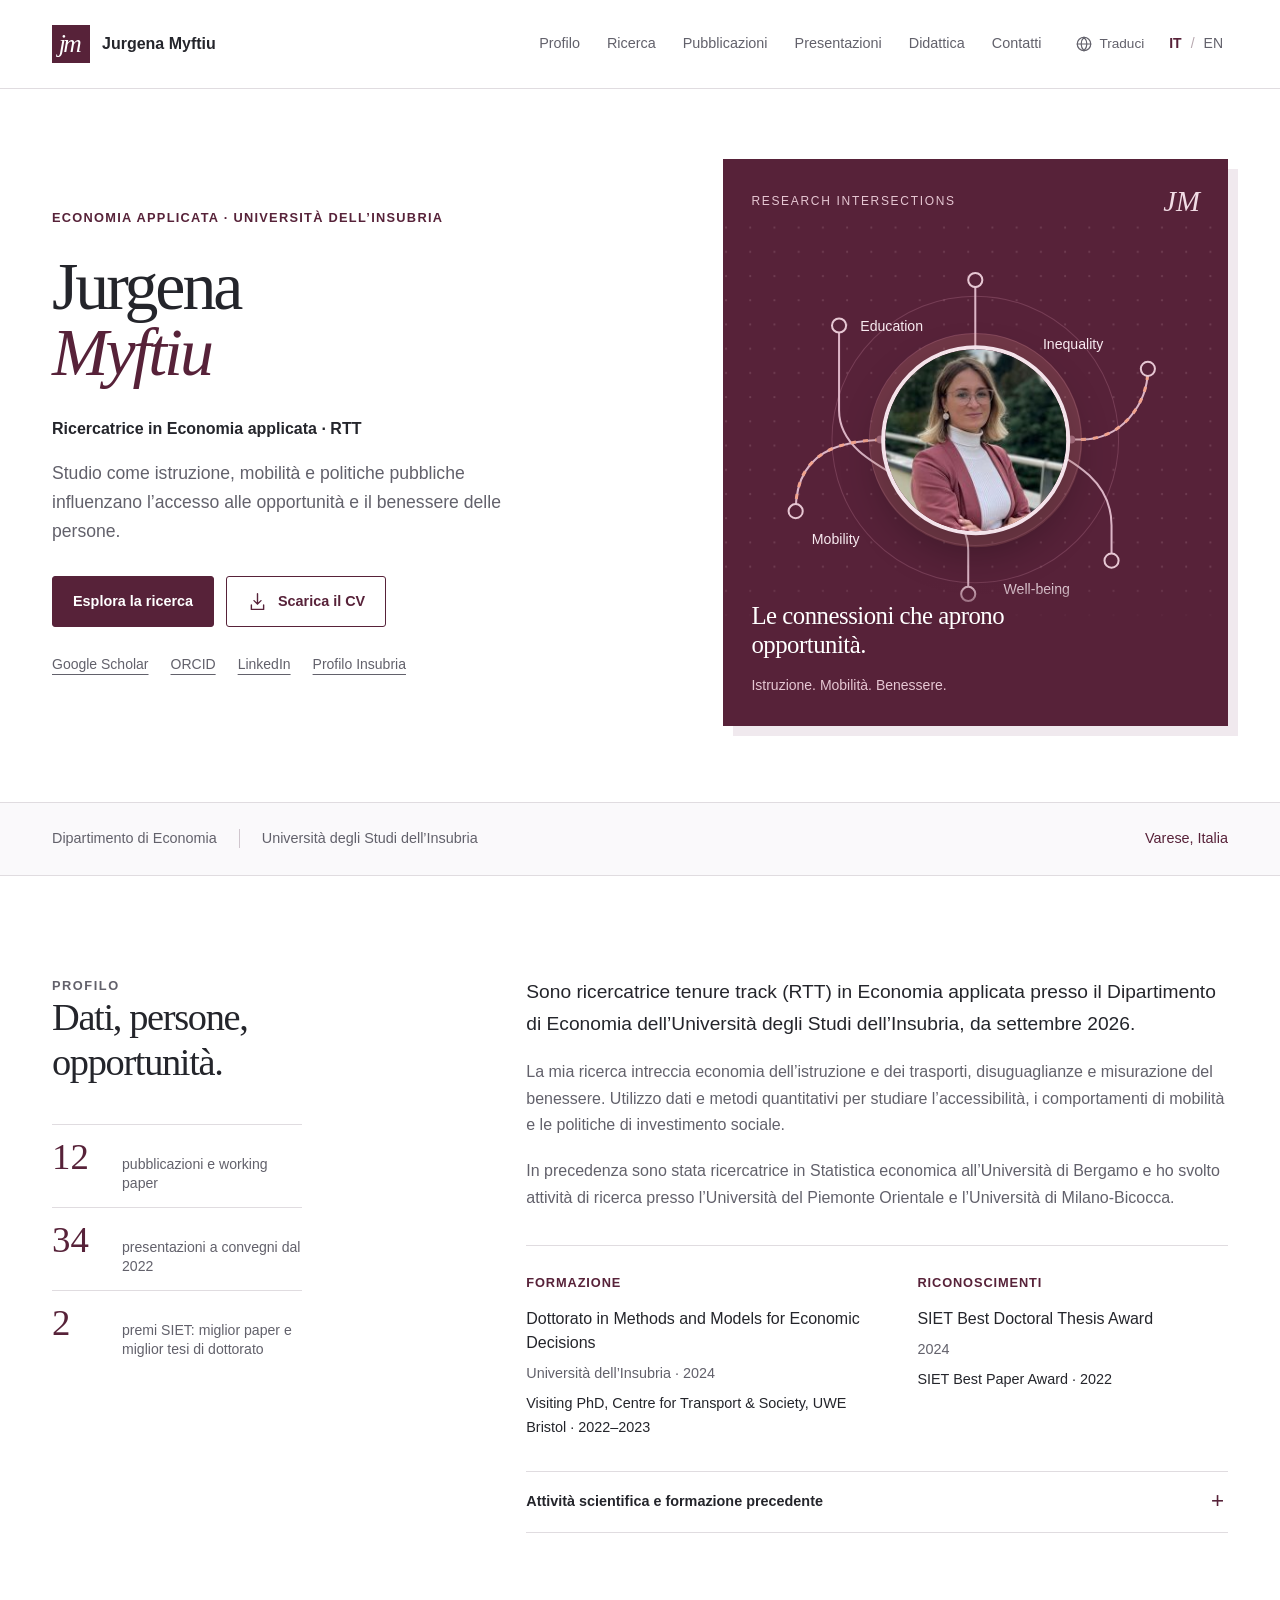
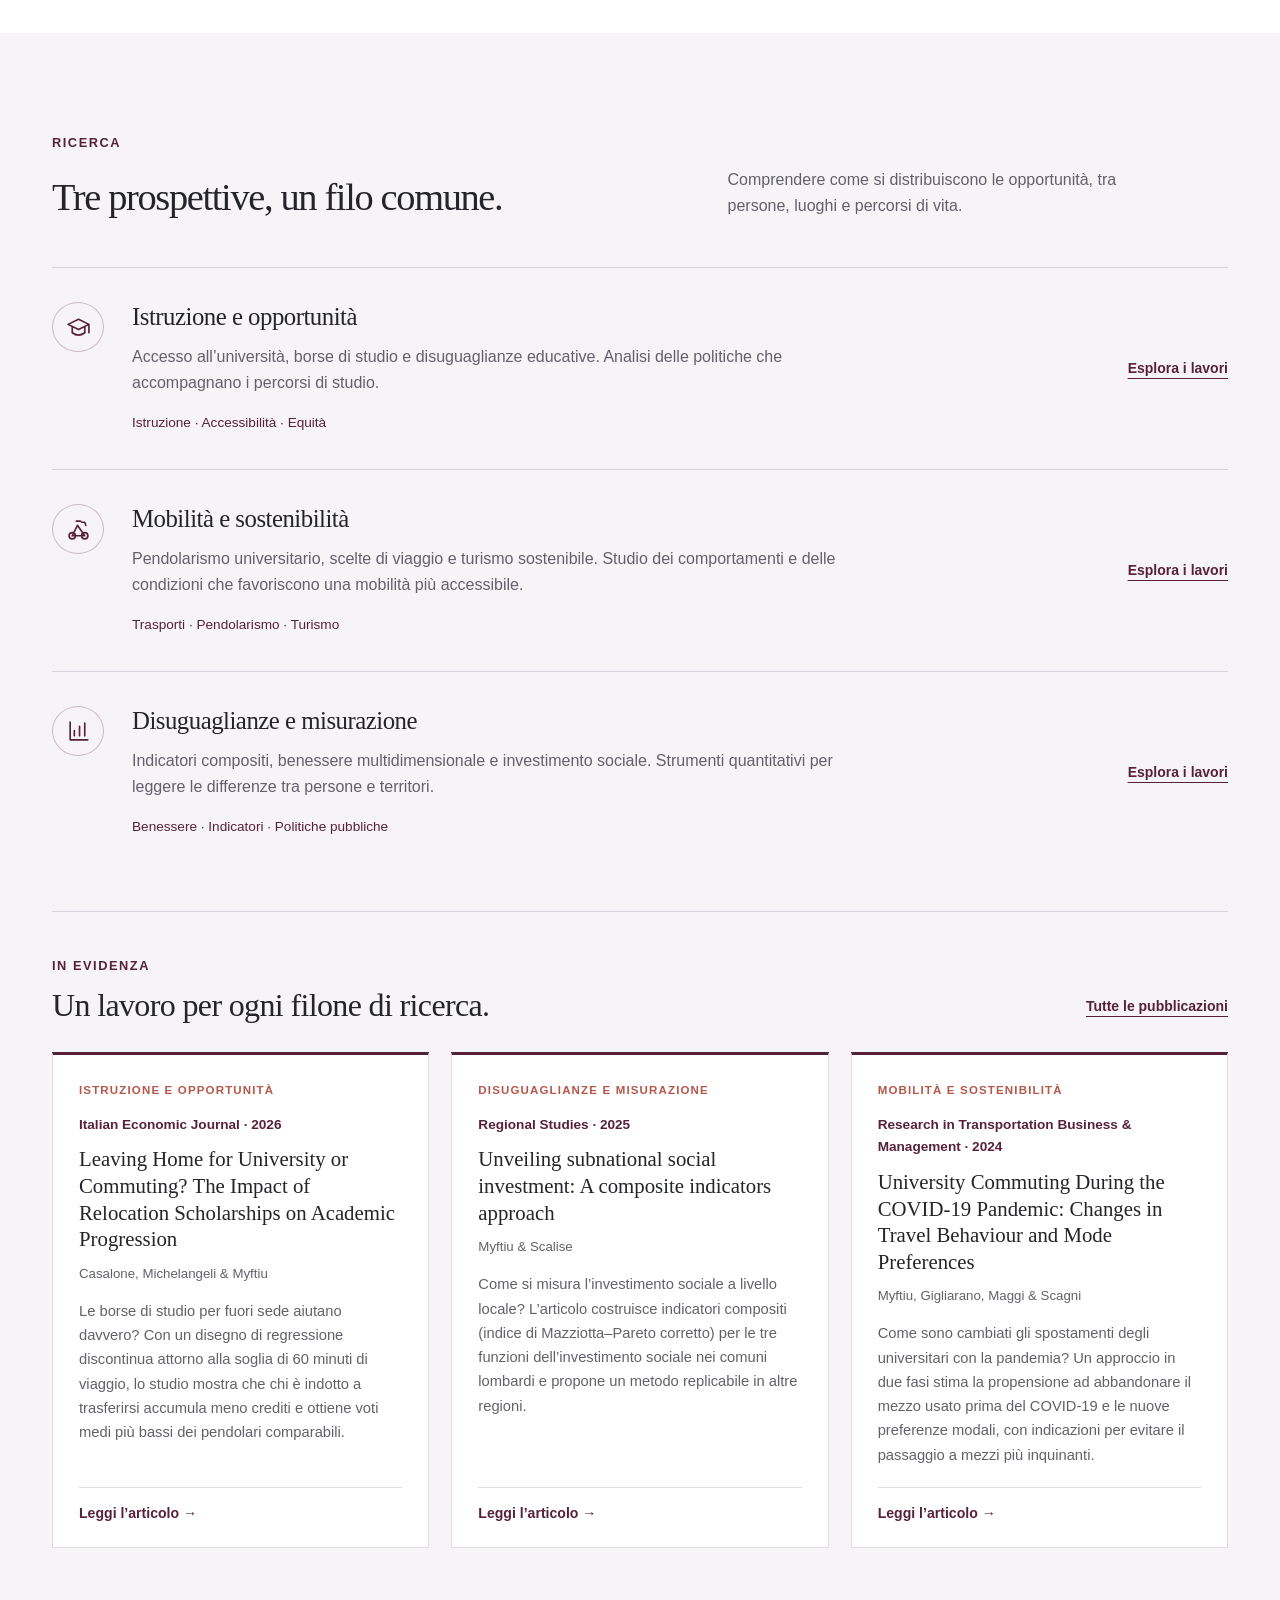
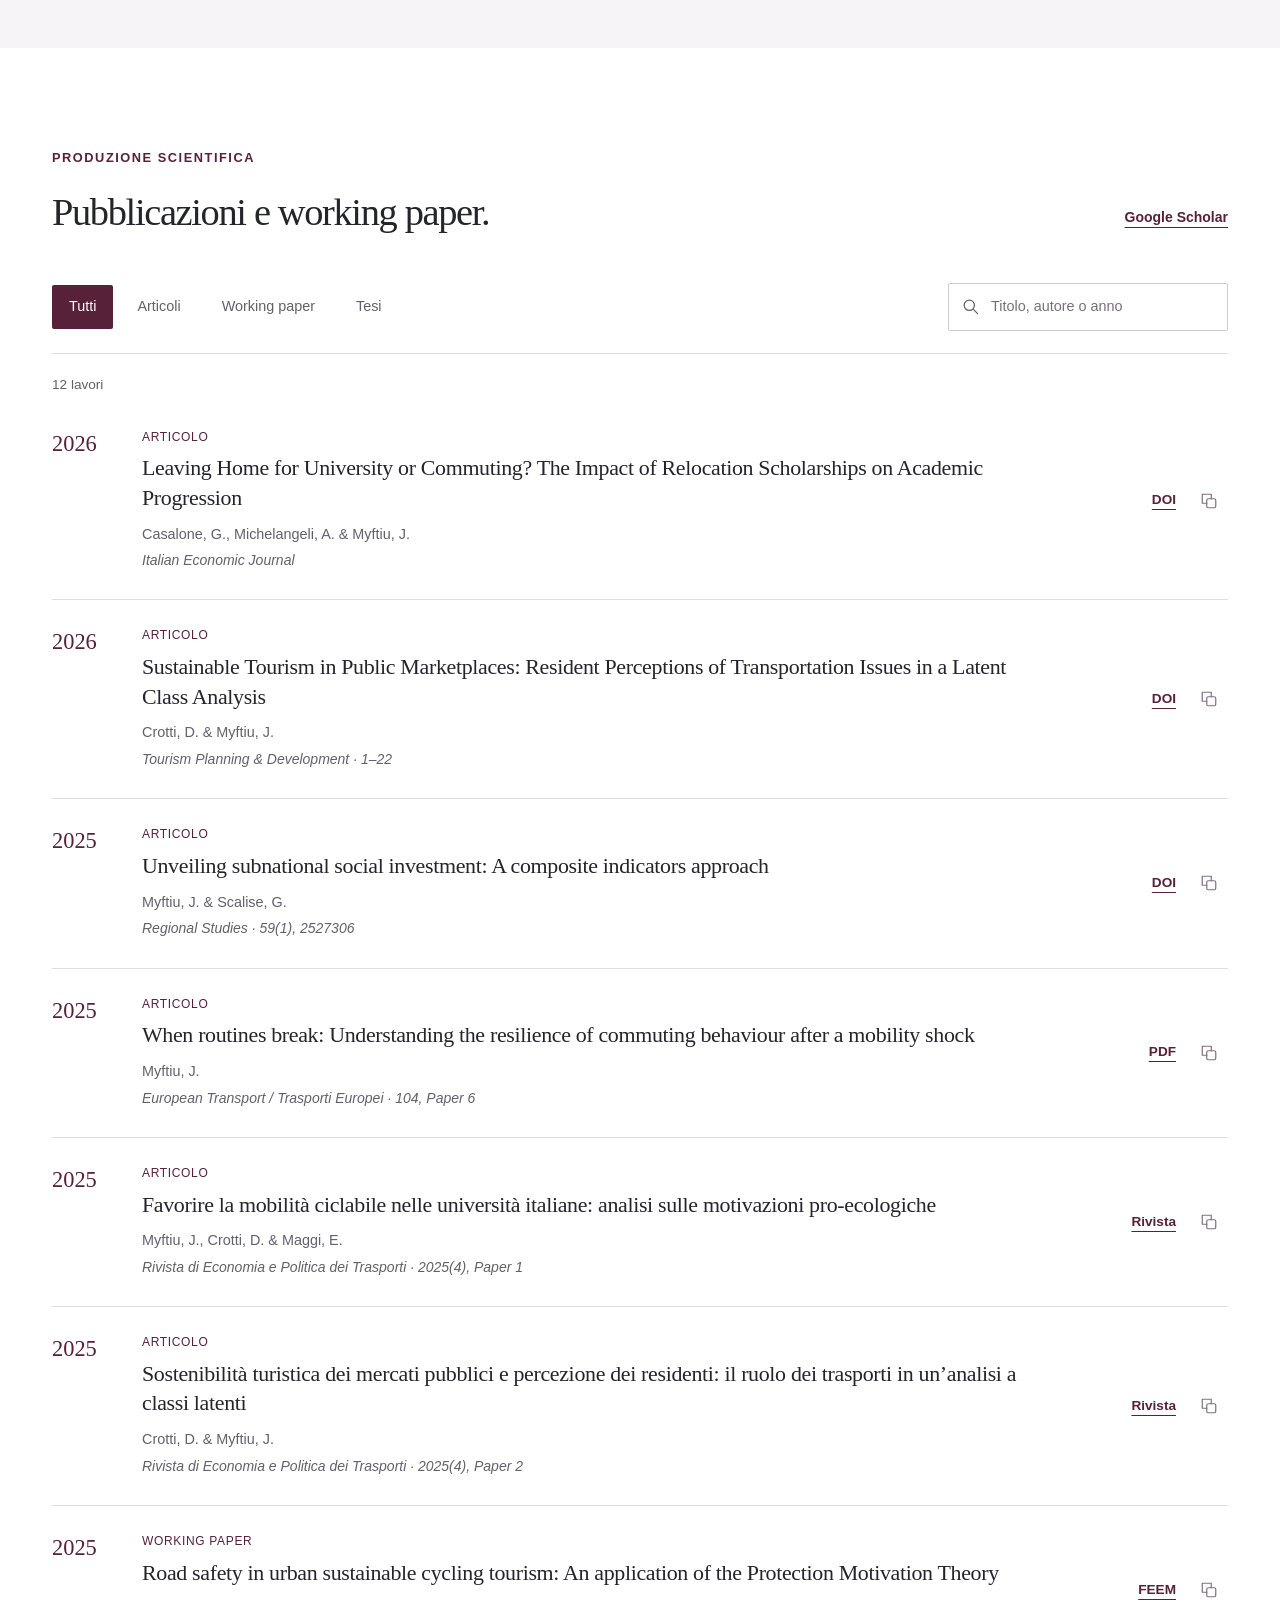
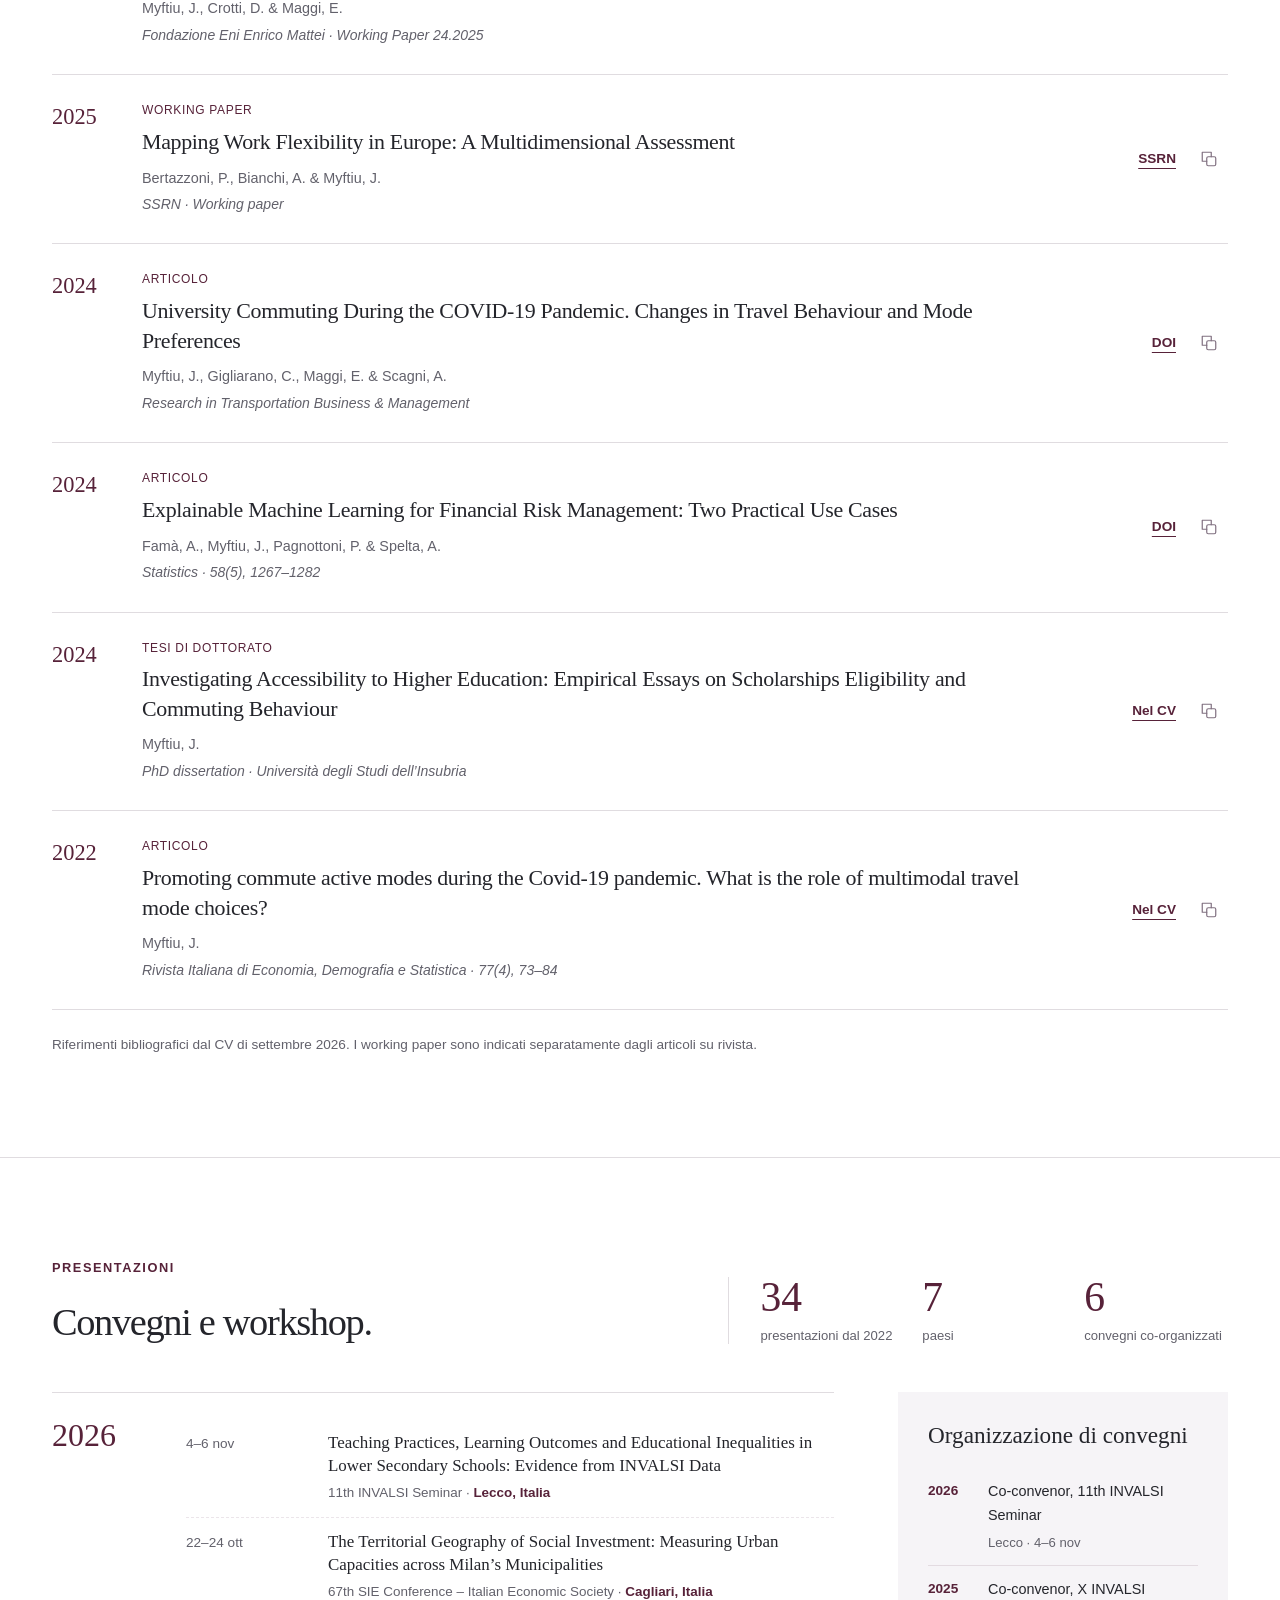
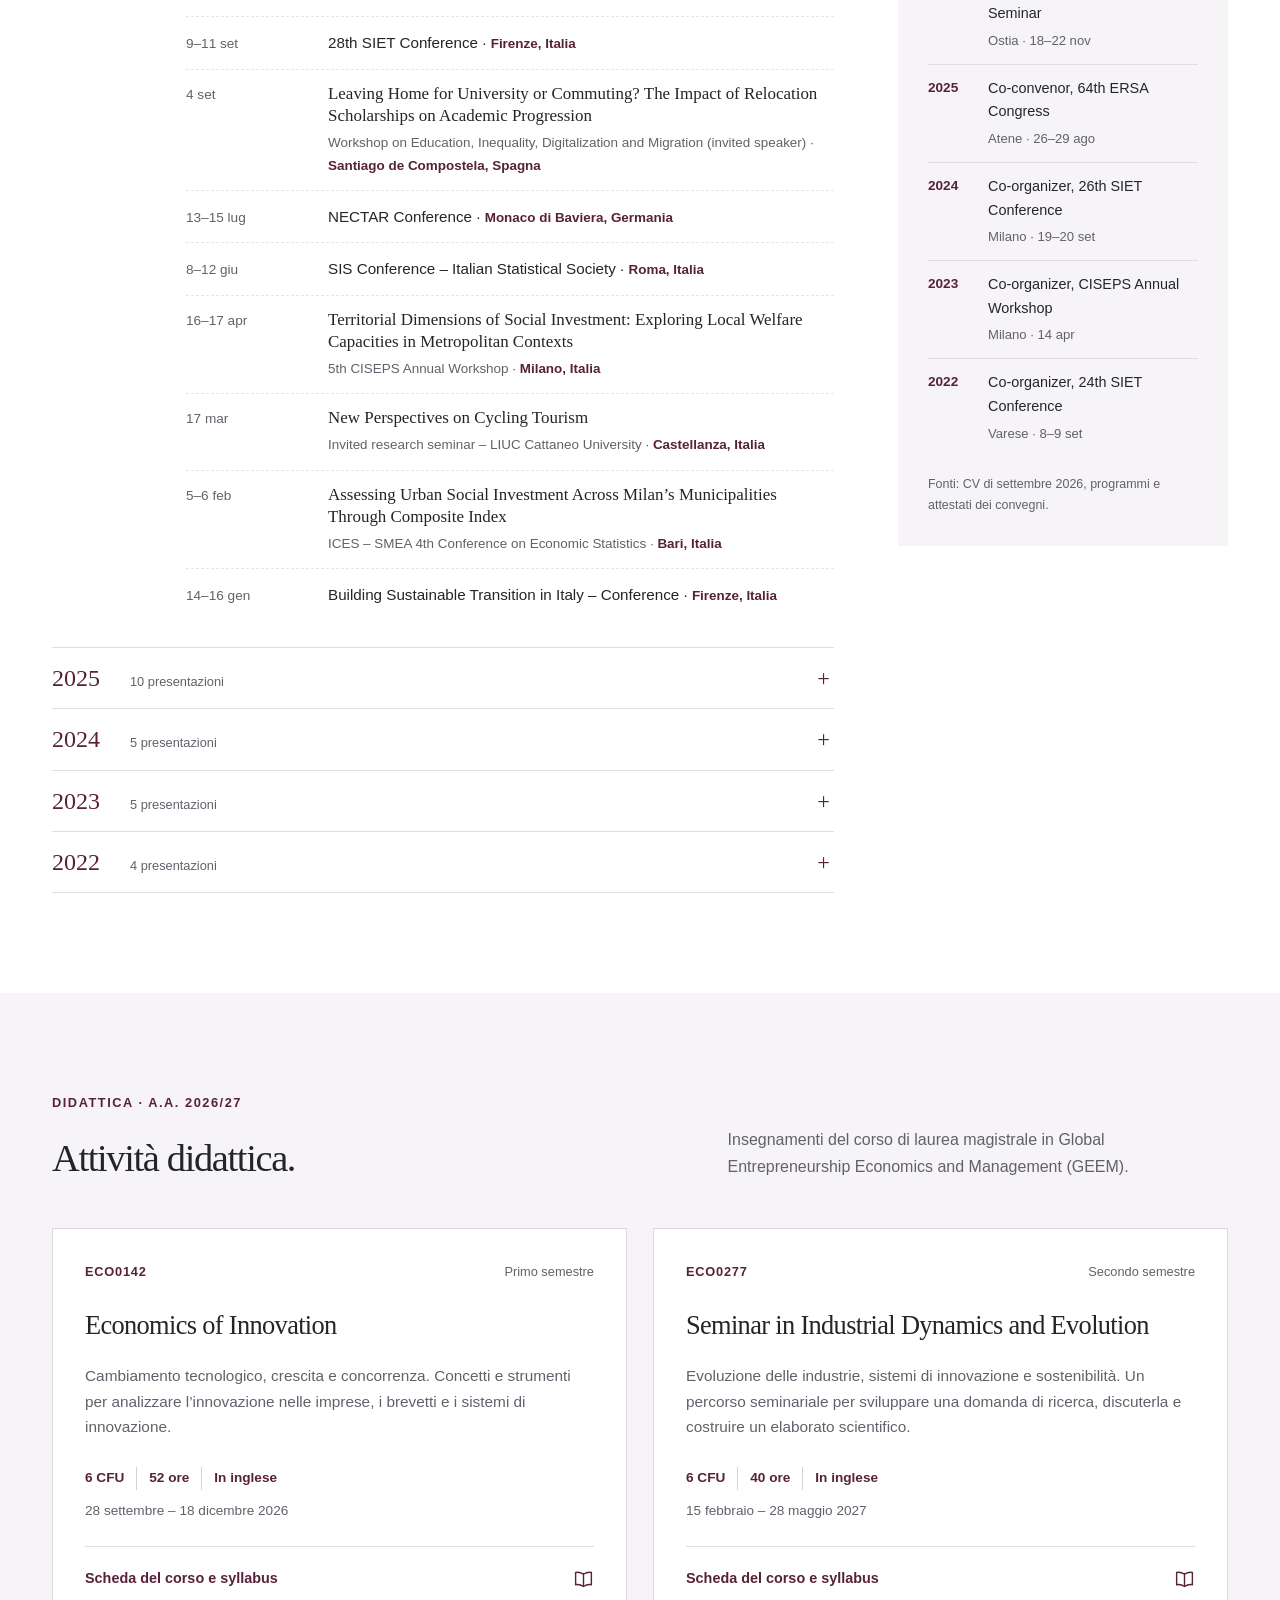
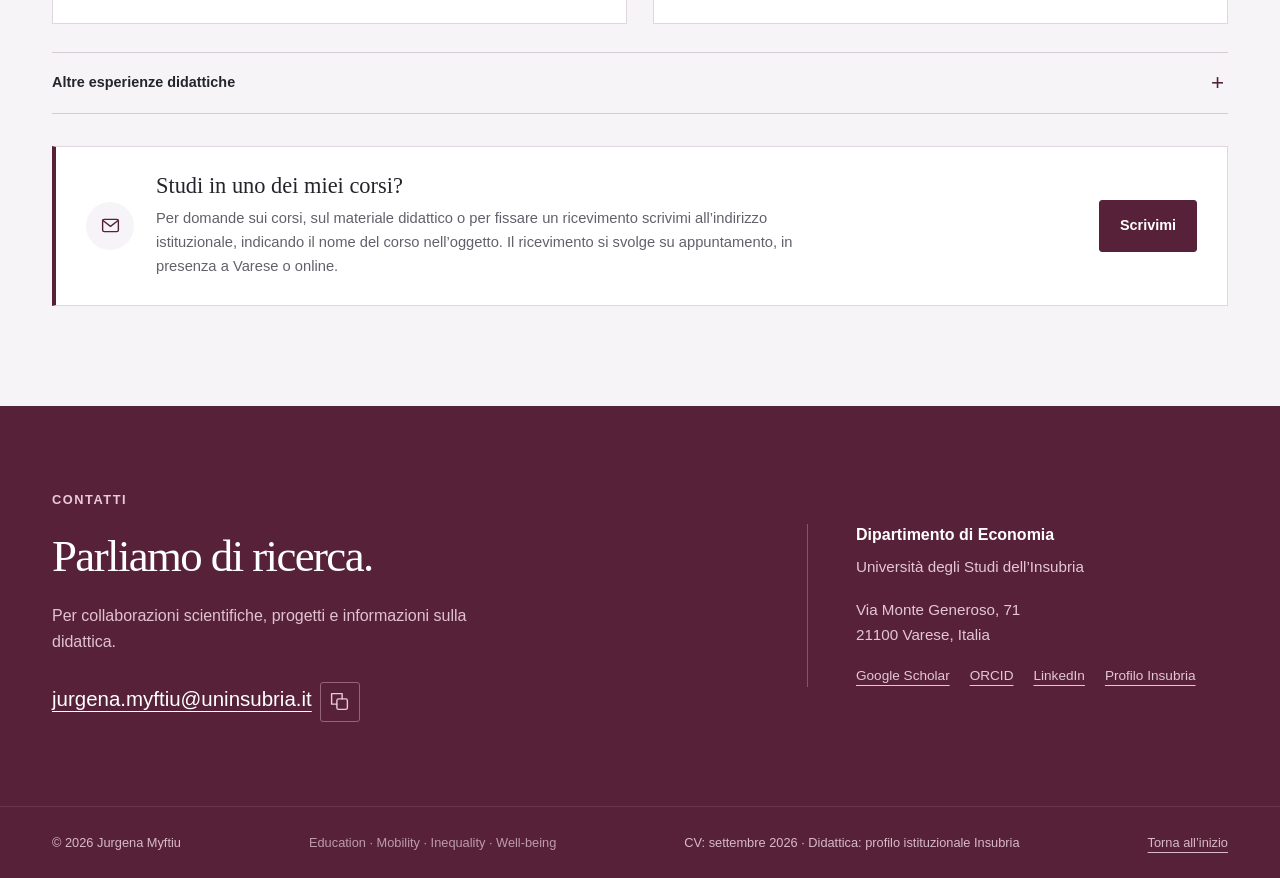
==== prova/index.html @ 6b708eaa "Create index.html" ====
<!doctype html>
<html lang="it"><head><meta charset="UTF-8"><meta name="viewport" content="width=device-width, initial-scale=1"><meta name="theme-color" content="#572239"><meta name="author" content="Jurgena Myftiu"><meta name="robots" content="noindex, nofollow">
<title>Jurgena Myftiu | Economia applicata · Università dell’Insubria</title>
<meta name="description" content="Jurgena Myftiu, ricercatrice RTT in Economia applicata all’Università degli Studi dell’Insubria. Ricerca su istruzione, mobilità, disuguaglianze e benessere.">
<link rel="canonical" href="https://myftiujurgena.github.io/"><meta property="og:title" content="Jurgena Myftiu · Applied Economics"><meta property="og:description" content="Education, mobility and inequality. Research, publications and teaching at the University of Insubria."><meta property="og:type" content="profile"><meta property="profile:first_name" content="Jurgena"><meta property="profile:last_name" content="Myftiu"><meta property="og:image" content="https://myftiujurgena.github.io/assets/jurgena-myftiu-portrait.png"><meta property="og:locale" content="it_IT"><meta property="og:locale:alternate" content="en_GB"><meta name="twitter:card" content="summary"><meta property="og:url" content="https://myftiujurgena.github.io/"><link rel="icon" type="image/svg+xml" href="../assets/favicon.svg"><link rel="stylesheet" href="../styles.css">
<style id="prova-css">
/* ---- trial: lighter typography ---- */
.hero h1{font-size:clamp(3.6rem,5.3vw,5rem);letter-spacing:-.045em}
.section-heading h2{font-size:clamp(2.05rem,3vw,2.7rem)}
.research-row h3{font-size:1.55rem}
.course h3{font-size:1.65rem}
.contact-section h2{font-size:2.8rem}
.art-bottom p{font-size:1.55rem}
.hero-art{box-shadow:10px 10px 0 #f0e9ee}
/* ---- trial: portrait in hero ---- */
.art-stage{position:absolute;inset:57px 0 auto;height:76%}
.art-stage .network-art{position:static;inset:auto;width:100%;height:100%;display:block}
.hero-photo{position:absolute;left:50%;top:52%;height:44%;width:auto;aspect-ratio:1;transform:translate(-50%,-50%);border-radius:50%;object-fit:cover;object-position:50% 20%;border:4px solid #f4e3ea;box-shadow:0 0 0 12px rgba(242,164,143,.16),0 18px 40px rgba(0,0,0,.28)}
@media(max-width:960px){.art-stage{inset:65px 0 auto;height:70%}}
@media(max-width:700px){.hero-art{aspect-ratio:.78;max-height:none}.art-stage{inset:52px 0 auto;height:66%}.art-stage .network-art{padding:0}.hero-photo{height:46%}.art-bottom p{font-size:1.35rem}}
.profile-stats{list-style:none;margin:40px 0 0;padding:0;display:grid;gap:0;max-width:250px}
.profile-stats li{display:flex;align-items:baseline;gap:14px;padding-block:14px;border-top:1px solid var(--line)}
.profile-stats strong{font:400 2.3rem/1 var(--serif);color:var(--wine);min-width:56px}
.profile-stats span{font-size:.88rem;color:var(--muted);line-height:1.35}
@media(max-width:700px){.profile-stats{grid-template-columns:repeat(3,1fr);max-width:none;gap:12px}.profile-stats li{flex-direction:column;gap:6px}}
/* ---- trial: featured papers ---- */
.featured{margin-top:72px;padding-top:44px;border-top:1px solid #dad3dd}
.featured-head{display:flex;justify-content:space-between;align-items:end;gap:30px;margin-bottom:28px}
.featured-head .eyebrow{margin-bottom:12px}
.featured-head h3{font:400 2rem/1.15 var(--serif);letter-spacing:-.02em;margin:0}
.featured-grid{display:grid;grid-template-columns:repeat(3,1fr);gap:22px}
.feature-card{background:#fff;border:1px solid #e3dbe1;border-top:3px solid var(--wine);padding:26px 26px 22px;display:flex;flex-direction:column;transition:transform .2s ease,box-shadow .2s ease}
.feature-card:hover{transform:translateY(-3px);box-shadow:0 16px 34px rgba(87,34,57,.10)}
.feature-strand{font-size:.72rem;font-weight:700;letter-spacing:.1em;text-transform:uppercase;color:#b4584a;margin-bottom:14px}
.feature-venue{font-size:.85rem;color:var(--wine);font-weight:600;margin:0 0 10px}
.feature-card h4{font:400 1.3rem/1.28 var(--serif);margin:0 0 10px;color:var(--ink)}
.feature-authors{font-size:.83rem;color:var(--muted);margin:0 0 14px}
.feature-summary{font-size:.92rem;color:var(--muted);margin:0 0 20px;flex:1}
.feature-link{color:var(--wine);font-weight:600;font-size:.88rem;text-decoration:none;border-top:1px solid var(--line);padding-top:14px}
.feature-link:hover{text-decoration:underline}
@media(max-width:1050px){.featured-grid{grid-template-columns:1fr}.featured-head{flex-direction:column;align-items:start}}
/* ---- trial: talks with titles ---- */
.talk{grid-template-columns:120px 1fr;gap:4px 22px;padding-block:13px}
.talk-body{min-width:0}
.talk-title{display:block;font:400 1.06rem/1.35 var(--serif);color:var(--ink)}
.talk-title+.talk-title{margin-top:4px}
.talk-meta{display:block;font-size:.84rem;color:var(--muted);margin-top:4px}
.talk-meta .talk-place{color:var(--wine);font-weight:600;font-size:.84rem;text-align:left}
.talk.no-title .talk-meta{font-size:.95rem;color:var(--ink);margin-top:0}
.talk-badge{display:inline-block;font:700 .66rem/1 var(--sans);letter-spacing:.08em;text-transform:uppercase;color:#fff;background:#b4584a;padding:4px 7px;margin-left:8px;vertical-align:2px}
.talks-years{border-top:1px solid var(--line)}
.talks-years details{border-bottom:1px solid var(--line)}
.talks-years summary{font:400 1.5rem/1 var(--serif);color:var(--wine);padding-block:18px;justify-content:flex-start;align-items:baseline}
.talks-years summary:after{margin-left:auto}
.talks-years summary small{font:500 .8rem var(--sans);color:var(--muted);margin-left:12px;letter-spacing:0}
.talks-years .talk-list{padding:0 0 14px 142px}
.talk-year .talk-list{padding:0}
@media(max-width:640px){.talk{grid-template-columns:1fr}.talks-years .talk-list{padding-left:0}}
</style>
<script type="application/ld+json">{"@context":"https://schema.org","@type":"ProfilePage","mainEntity":{"@type":"Person","name":"Jurgena Myftiu","image":"https://myftiujurgena.github.io/assets/jurgena-myftiu-portrait.png","jobTitle":"Assistant Professor in Applied Economics (Tenure Track)","affiliation":{"@type":"CollegeOrUniversity","name":"Università degli Studi dell’Insubria"},"email":"jurgena.myftiu@uninsubria.it","url":"https://myftiujurgena.github.io","sameAs":["https://uninsubria.unifind.cineca.it/individual?uri=http%3A%2F%2Firises.uninsubria.it%2Fresource%2Fperson%2F134957","https://scholar.google.com/citations?user=8hhi8RQAAAAJ&hl=it","https://orcid.org/0009-0006-5703-1846","https://www.linkedin.com/in/jurgena-myftiu-4376b6173/"],"knowsAbout":["Applied Economics","Education","Commuting","Social Investment","Composite Indicators","Sustainable Tourism"]}}</script>
<script src="../app.js" defer></script><script src="../extras.js" defer></script></head><body>
<a href="#main" class="skip-link"><span data-it="Vai al contenuto" data-en="Skip to content" >Vai al contenuto</span></a>
<header class="site-header"><div class="container header-inner"><a class="brand" href="#home" aria-label="Jurgena Myftiu, home"><span class="brand-mark">jm</span><span>Jurgena Myftiu</span></a><nav class="main-nav" id="main-nav" aria-label="Navigazione principale" data-aria-it="Navigazione principale" data-aria-en="Main navigation"><a href="#profilo"><span data-it="Profilo" data-en="About" >Profilo</span></a><a href="#ricerca"><span data-it="Ricerca" data-en="Research" >Ricerca</span></a><a href="#pubblicazioni"><span data-it="Pubblicazioni" data-en="Publications" >Pubblicazioni</span></a><a href="#presentazioni"><span data-it="Presentazioni" data-en="Talks">Presentazioni</span></a><a href="#didattica"><span data-it="Didattica" data-en="Teaching" >Didattica</span></a><a href="#contatti"><span data-it="Contatti" data-en="Contact" >Contatti</span></a></nav><div class="header-controls"><details class="translate-menu"><summary aria-label="Traduci la pagina" data-aria-it="Traduci la pagina" data-aria-en="Translate this page"><svg class="icon " viewBox="0 0 24 24" fill="none" stroke="currentColor" stroke-width="1.6" stroke-linecap="round" stroke-linejoin="round" aria-hidden="true"><circle cx="12" cy="12" r="9"/><path d="M3 12h18M12 3c2.5 2.5 3.8 5.5 3.8 9s-1.3 6.5-3.8 9c-2.5-2.5-3.8-5.5-3.8-9S9.5 5.5 12 3Z"/></svg><span class="translate-label" data-it="Traduci" data-en="Translate">Traduci</span></summary><div class="translate-panel"><p><span data-it="Traduzione automatica (Google Translate)" data-en="Machine translation (Google Translate)">Traduzione automatica (Google Translate)</span></p><ul><li><a href="#" data-translate="sq" lang="sq" rel="noopener" target="_blank">Shqip</a></li><li><a href="#" data-translate="es" lang="es" rel="noopener" target="_blank">Español</a></li><li><a href="#" data-translate="fr" lang="fr" rel="noopener" target="_blank">Français</a></li><li><a href="#" data-translate="de" lang="de" rel="noopener" target="_blank">Deutsch</a></li><li><a href="#" data-translate="pt" lang="pt" rel="noopener" target="_blank">Português</a></li><li><a href="#" data-translate="el" lang="el" rel="noopener" target="_blank">Ελληνικά</a></li><li><a href="#" data-translate="ro" lang="ro" rel="noopener" target="_blank">Română</a></li><li><a href="#" data-translate="tr" lang="tr" rel="noopener" target="_blank">Türkçe</a></li></ul></div></details><div class="language-switch" role="group" aria-label="Lingua / Language"><button type="button" data-lang="it" aria-pressed="true">IT</button><span aria-hidden="true">/</span><button type="button" data-lang="en" aria-pressed="false">EN</button></div><button type="button" class="menu-toggle" aria-controls="main-nav" aria-expanded="false" aria-label="Apri menu" data-aria-it="Apri menu" data-aria-en="Open menu"><svg class="icon " viewBox="0 0 24 24" fill="none" stroke="currentColor" stroke-width="1.6" stroke-linecap="round" stroke-linejoin="round" aria-hidden="true"><path d="M4 6h16M4 12h16M4 18h16"/></svg></button></div></div></header>
<main id="main">
<section class="hero container" id="home"><div class="hero-content"><p data-it="Economia applicata · Università dell’Insubria" data-en="Applied economics · University of Insubria" class="eyebrow">Economia applicata · Università dell’Insubria</p><h1>Jurgena<br><em>Myftiu</em></h1><p data-it="Ricercatrice in Economia applicata · RTT" data-en="Assistant Professor in Applied Economics · Tenure Track" class="hero-role">Ricercatrice in Economia applicata · RTT</p><p data-it="Studio come istruzione, mobilità e politiche pubbliche influenzano l’accesso alle opportunità e il benessere delle persone." data-en="I study how education, mobility and public policy shape access to opportunities and people’s well-being." class="hero-description">Studio come istruzione, mobilità e politiche pubbliche influenzano l’accesso alle opportunità e il benessere delle persone.</p><div class="hero-actions"><a href="#ricerca" class="button button-primary"><span data-it="Esplora la ricerca" data-en="Explore my research" >Esplora la ricerca</span></a><a href="../assets/jurgena-myftiu-cv.pdf" class="button button-outline" download="Jurgena-Myftiu-CV.pdf"><svg class="icon " viewBox="0 0 24 24" fill="none" stroke="currentColor" stroke-width="1.6" stroke-linecap="round" stroke-linejoin="round" aria-hidden="true"><path d="M12 3v12m-4-4 4 4 4-4M5 16v5h14v-5"/></svg><span data-it="Scarica il CV" data-en="Download CV" >Scarica il CV</span></a></div><div class="profile-links"><a href="https://scholar.google.com/citations?user=8hhi8RQAAAAJ&amp;hl=it" target="_blank" rel="noopener noreferrer">Google Scholar</a><a href="https://orcid.org/0009-0006-5703-1846" target="_blank" rel="noopener noreferrer">ORCID</a><a href="https://www.linkedin.com/in/jurgena-myftiu-4376b6173/" target="_blank" rel="noopener noreferrer">LinkedIn</a><a href="https://uninsubria.unifind.cineca.it/individual?uri=http%3A%2F%2Firises.uninsubria.it%2Fresource%2Fperson%2F134957" target="_blank" rel="noopener noreferrer"><span data-it="Profilo Insubria" data-en="Insubria profile" >Profilo Insubria</span></a></div></div>
<div class="hero-art" role="img" aria-label="Illustrazione di connessioni tra istruzione, mobilità e benessere" data-aria-it="Illustrazione di connessioni tra istruzione, mobilità e benessere" data-aria-en="Illustration of connections between education, mobility and well-being">
<div class="art-top"><span>RESEARCH INTERSECTIONS</span><span class="art-monogram">JM</span></div><div class="art-stage"><svg viewBox="0 0 500 410" class="network-art" aria-hidden="true"><defs><pattern id="dots" width="24" height="24" patternUnits="userSpaceOnUse"><circle cx="3" cy="3" r="1" fill="#e6bdc9" opacity=".18"/></pattern></defs><rect width="500" height="410" fill="url(#dots)"/><circle cx="250" cy="213" r="142" stroke="#a56680" fill="none" opacity=".4"/><circle cx="250" cy="213" r="105" stroke="#a56680" fill="none" opacity=".35"/><path d="M72 284C72 213 135 213 177 213H355c39 0 66-34 66-70M115 100v84c0 68 128 70 128 139v43M385 333v-35c0-84-135-76-135-151V55" stroke="#dcb5c6" stroke-width="2" fill="none"/><path d="M72 284C72 213 135 213 177 213H355c39 0 66-34 66-70" stroke="#f2a48f" stroke-width="3" fill="none" stroke-dasharray="5 7"/><circle cx="250" cy="213" r="35" fill="#6e324c" stroke="#e9c5d3" stroke-width="1.5"/><circle cx="250" cy="213" r="7" fill="#f2a48f"/><g fill="#572239" stroke="#e6c7d3" stroke-width="2"><circle cx="115" cy="100" r="7"/><circle cx="72" cy="284" r="7"/><circle cx="421" cy="143" r="7"/><circle cx="385" cy="333" r="7"/><circle cx="250" cy="55" r="7"/><circle cx="243" cy="366" r="7"/></g><g fill="#f8eaf0" font-family="Segoe UI,Arial,sans-serif" font-size="14"><text x="136" y="105">Education</text><text x="88" y="317">Mobility</text><text x="317" y="123">Inequality</text><text x="278" y="366">Well-being</text></g><g fill="#9c667e"><circle cx="156" cy="213" r="4"/><circle cx="345" cy="213" r="4"/><circle cx="293" cy="279" r="4"/></g></svg><img class="hero-photo" src="../assets/jurgena-myftiu-portrait.png" alt="Jurgena Myftiu" width="194" height="256" decoding="async" fetchpriority="high"></div>
<div class="art-bottom"><p data-it="Le connessioni che aprono opportunità." data-en="The connections that open opportunities." >Le connessioni che aprono opportunità.</p><span data-it="Istruzione. Mobilità. Benessere." data-en="Education. Mobility. Well-being." >Istruzione. Mobilità. Benessere.</span></div></div>
</section>
<div class="affiliation-bar"><div class="container affiliation-inner"><span data-it="Dipartimento di Economia" data-en="Department of Economics" >Dipartimento di Economia</span><span class="affiliation-divider" aria-hidden="true"></span><span data-it="Università degli Studi dell’Insubria" data-en="University of Insubria" >Università degli Studi dell’Insubria</span><span class="affiliation-location">Varese, Italia</span></div></div>
<section id="profilo" class="section container about"><div class="section-heading"><p data-it="Profilo" data-en="About" class="eyebrow">Profilo</p><h2 data-it="Dati, persone, opportunità." data-en="Data, people, opportunity." >Dati, persone, opportunità.</h2><ul class="profile-stats"><li><strong>12</strong><span data-it="pubblicazioni e working paper" data-en="publications and working papers">pubblicazioni e working paper</span></li><li><strong>34</strong><span data-it="presentazioni a convegni dal 2022" data-en="conference talks since 2022">presentazioni a convegni dal 2022</span></li><li><strong>2</strong><span data-it="premi SIET: miglior paper e miglior tesi di dottorato" data-en="SIET awards: best paper and best PhD thesis">premi SIET: miglior paper e miglior tesi di dottorato</span></li></ul></div><div class="about-content"><p data-it="Sono ricercatrice tenure track (RTT) in Economia applicata presso il Dipartimento di Economia dell’Università degli Studi dell’Insubria, da settembre 2026." data-en="I am a tenure-track Assistant Professor in Applied Economics in the Department of Economics at the University of Insubria, since September 2026." class="lead">Sono ricercatrice tenure track (RTT) in Economia applicata presso il Dipartimento di Economia dell’Università degli Studi dell’Insubria, da settembre 2026.</p><p data-it="La mia ricerca intreccia economia dell’istruzione e dei trasporti, disuguaglianze e misurazione del benessere. Utilizzo dati e metodi quantitativi per studiare l’accessibilità, i comportamenti di mobilità e le politiche di investimento sociale." data-en="My research connects the economics of education and transport with inequality and well-being measurement. I use data and quantitative methods to study accessibility, mobility behaviours and social investment policies." >La mia ricerca intreccia economia dell’istruzione e dei trasporti, disuguaglianze e misurazione del benessere. Utilizzo dati e metodi quantitativi per studiare l’accessibilità, i comportamenti di mobilità e le politiche di investimento sociale.</p><p data-it="In precedenza sono stata ricercatrice in Statistica economica all’Università di Bergamo e ho svolto attività di ricerca presso l’Università del Piemonte Orientale e l’Università di Milano-Bicocca." data-en="Previously, I was an Assistant Professor in Economic Statistics at the University of Bergamo and held research positions at the University of Piemonte Orientale and the University of Milano-Bicocca." >In precedenza sono stata ricercatrice in Statistica economica all’Università di Bergamo e ho svolto attività di ricerca presso l’Università del Piemonte Orientale e l’Università di Milano-Bicocca.</p>
<div class="about-facts"><div><h3 data-it="Formazione" data-en="Education" >Formazione</h3><p data-it="Dottorato in Methods and Models for Economic Decisions" data-en="PhD in Methods and Models for Economic Decisions" class="fact-title">Dottorato in Methods and Models for Economic Decisions</p><p data-it="Università dell’Insubria · 2024" data-en="University of Insubria · 2024" class="muted">Università dell’Insubria · 2024</p><p data-it="Visiting PhD, Centre for Transport &amp; Society, UWE Bristol · 2022–2023" data-en="Visiting PhD, Centre for Transport &amp; Society, UWE Bristol · 2022–2023" class="small">Visiting PhD, Centre for Transport &amp; Society, UWE Bristol · 2022–2023</p></div><div><h3 data-it="Riconoscimenti" data-en="Recognition" >Riconoscimenti</h3><p class="fact-title">SIET Best Doctoral Thesis Award</p><p class="muted">2024</p><p data-it="SIET Best Paper Award · 2022" data-en="SIET Best Paper Award · 2022" class="small">SIET Best Paper Award · 2022</p></div></div>
<details class="profile-details"><summary><span data-it="Attività scientifica e formazione precedente" data-en="Academic service and earlier education" >Attività scientifica e formazione precedente</span></summary><div class="details-content"><ul><li><span data-it="Associate Editor, Rivista di Economia e Politica dei Trasporti (REPoT), dal 2025." data-en="Associate Editor, Rivista di Economia e Politica dei Trasporti (REPoT), since 2025." >Associate Editor, Rivista di Economia e Politica dei Trasporti (REPoT), dal 2025.</span></li><li><span data-it="Membro del Gruppo di lavoro Mobilità RUS, sottogruppo SG3, dal 2025." data-en="Member of the RUS Mobility Working Group, subgroup SG3, since 2025." >Membro del Gruppo di lavoro Mobilità RUS, sottogruppo SG3, dal 2025.</span></li><li><span data-it="Laurea magistrale in Scienze statistiche ed economiche, Università di Milano-Bicocca · 2020." data-en="MSc in Statistical and Economic Sciences, University of Milano-Bicocca · 2020." >Laurea magistrale in Scienze statistiche ed economiche, Università di Milano-Bicocca · 2020.</span></li><li><span data-it="Laurea in Finanza, assicurazioni e impresa, Università di Bologna · 2017." data-en="BSc in Finance, Insurance and Enterprise, University of Bologna · 2017." >Laurea in Finanza, assicurazioni e impresa, Università di Bologna · 2017.</span></li><li><span data-it="Erasmus Traineeship, ESSEC Business School, Parigi · 2019." data-en="Erasmus Traineeship, ESSEC Business School, Paris · 2019.">Erasmus Traineeship, ESSEC Business School, Parigi · 2019.</span></li><li><span data-it="Cultrice della materia in Macroeconomia, Università dell’Insubria, dal 2023." data-en="Teaching expert (cultore della materia) in Macroeconomics, University of Insubria, since 2023.">Cultrice della materia in Macroeconomia, Università dell’Insubria, dal 2023.</span></li><li><span data-it="Selezionata tra i candidati al Premio SIE per le migliori tesi di dottorato in economia (XXIV edizione) · 2024." data-en="Shortlisted for the SIE Prize for the best PhD theses in economics (24th edition) · 2024.">Selezionata tra i candidati al Premio SIE per le migliori tesi di dottorato in economia (XXIV edizione) · 2024.</span></li><li><span data-it="Progetti finanziati da Fondazione Cariplo: disuguaglianze educative e ruolo delle scuole (2022-1548, 2024–2025); CITILab, investimento sociale e inclusione lavorativa (2022-1301, 2023–2024); scenari di povertà e vulnerabilità post-COVID (2020-4216, 2021–2022)." data-en="Cariplo Foundation funded projects: schools and educational inequalities (2022-1548, 2024–2025); CITILab, social investment and labour-market inclusion (2022-1301, 2023–2024); post-COVID poverty and vulnerability scenarios (2020-4216, 2021–2022).">Progetti finanziati da Fondazione Cariplo: disuguaglianze educative e ruolo delle scuole (2022-1548, 2024–2025); CITILab, investimento sociale e inclusione lavorativa (2022-1301, 2023–2024); scenari di povertà e vulnerabilità post-COVID (2020-4216, 2021–2022).</span></li><li><span data-it="Lingue: albanese e italiano (madrelingua), inglese (fluente), francese (base)." data-en="Languages: Albanian and Italian (native), English (fluent), French (basic).">Lingue: albanese e italiano (madrelingua), inglese (fluente), francese (base).</span></li></ul></div></details></div></section>
<section id="ricerca" class="research-section"><div class="container section"><div class="section-heading research-heading"><div><p data-it="Ricerca" data-en="Research" class="eyebrow">Ricerca</p><h2 data-it="Tre prospettive, un filo comune." data-en="Three perspectives, one common thread." >Tre prospettive, un filo comune.</h2></div><p data-it="Comprendere come si distribuiscono le opportunità, tra persone, luoghi e percorsi di vita." data-en="Understanding how opportunities are distributed across people, places and life paths." >Comprendere come si distribuiscono le opportunità, tra persone, luoghi e percorsi di vita.</p></div><div class="research-list"><article class="research-row"><div class="research-icon"><svg class="icon " viewBox="0 0 24 24" fill="none" stroke="currentColor" stroke-width="1.6" stroke-linecap="round" stroke-linejoin="round" aria-hidden="true"><path d="m2 9 10-5 10 5-10 5L2 9Zm4 2v6c4 3 8 3 12 0v-6M22 9v8"/></svg></div><div><h3 data-it="Istruzione e opportunità" data-en="Education and opportunity" >Istruzione e opportunità</h3><p data-it="Accesso all’università, borse di studio e disuguaglianze educative. Analisi delle politiche che accompagnano i percorsi di studio." data-en="Access to university, scholarships and educational inequalities. Analysis of policies supporting students’ educational pathways." >Accesso all’università, borse di studio e disuguaglianze educative. Analisi delle politiche che accompagnano i percorsi di studio.</p><span data-it="Istruzione · Accessibilità · Equità" data-en="Education · Accessibility · Equity" class="topic-meta">Istruzione · Accessibilità · Equità</span></div><button class="text-link research-filter" type="button" data-topic="education"><span data-it="Esplora i lavori" data-en="Explore papers" >Esplora i lavori</span></button></article><article class="research-row"><div class="research-icon"><svg class="icon " viewBox="0 0 24 24" fill="none" stroke="currentColor" stroke-width="1.6" stroke-linecap="round" stroke-linejoin="round" aria-hidden="true"><circle cx="6" cy="18" r="3"/><circle cx="18" cy="18" r="3"/><path d="m6 18 5-10 7 10H6m4-14h4m1 1h3l1 3"/></svg></div><div><h3 data-it="Mobilità e sostenibilità" data-en="Mobility and sustainability" >Mobilità e sostenibilità</h3><p data-it="Pendolarismo universitario, scelte di viaggio e turismo sostenibile. Studio dei comportamenti e delle condizioni che favoriscono una mobilità più accessibile." data-en="University commuting, travel choices and sustainable tourism. Studying behaviours and the conditions supporting more accessible mobility." >Pendolarismo universitario, scelte di viaggio e turismo sostenibile. Studio dei comportamenti e delle condizioni che favoriscono una mobilità più accessibile.</p><span data-it="Trasporti · Pendolarismo · Turismo" data-en="Transport · Commuting · Tourism" class="topic-meta">Trasporti · Pendolarismo · Turismo</span></div><button class="text-link research-filter" type="button" data-topic="mobility"><span data-it="Esplora i lavori" data-en="Explore papers" >Esplora i lavori</span></button></article><article class="research-row"><div class="research-icon"><svg class="icon " viewBox="0 0 24 24" fill="none" stroke="currentColor" stroke-width="1.6" stroke-linecap="round" stroke-linejoin="round" aria-hidden="true"><path d="M4 3v17h17M8 16v-5m5 5V7m5 9V4"/></svg></div><div><h3 data-it="Disuguaglianze e misurazione" data-en="Inequality and measurement" >Disuguaglianze e misurazione</h3><p data-it="Indicatori compositi, benessere multidimensionale e investimento sociale. Strumenti quantitativi per leggere le differenze tra persone e territori." data-en="Composite indicators, multidimensional well-being and social investment. Quantitative tools to understand differences across people and places." >Indicatori compositi, benessere multidimensionale e investimento sociale. Strumenti quantitativi per leggere le differenze tra persone e territori.</p><span data-it="Benessere · Indicatori · Politiche pubbliche" data-en="Well-being · Indicators · Public policy" class="topic-meta">Benessere · Indicatori · Politiche pubbliche</span></div><button class="text-link research-filter" type="button" data-topic="inequality"><span data-it="Esplora i lavori" data-en="Explore papers" >Esplora i lavori</span></button></article></div><div class="featured"><div class="featured-head"><div><p class="eyebrow" data-it="In evidenza" data-en="Featured papers">In evidenza</p><h3 data-it="Un lavoro per ogni filone di ricerca." data-en="One paper for each research strand.">Un lavoro per ogni filone di ricerca.</h3></div><a class="text-link" href="#pubblicazioni"><span data-it="Tutte le pubblicazioni" data-en="All publications">Tutte le pubblicazioni</span></a></div><div class="featured-grid"><article class="feature-card"><span class="feature-strand" data-it="Istruzione e opportunità" data-en="Education and opportunity">Istruzione e opportunità</span><p class="feature-venue">Italian Economic Journal · 2026</p><h4>Leaving Home for University or Commuting? The Impact of Relocation Scholarships on Academic Progression</h4><p class="feature-authors">Casalone, Michelangeli &amp; Myftiu</p><p class="feature-summary" data-it="Le borse di studio per fuori sede aiutano davvero? Con un disegno di regressione discontinua attorno alla soglia di 60 minuti di viaggio, lo studio mostra che chi è indotto a trasferirsi accumula meno crediti e ottiene voti medi più bassi dei pendolari comparabili." data-en="Do relocation grants really help? Using a fuzzy regression discontinuity design around a 60-minute travel-time threshold, the study shows that students induced to relocate earn fewer credits and lower average grades than comparable commuters.">Le borse di studio per fuori sede aiutano davvero? Con un disegno di regressione discontinua attorno alla soglia di 60 minuti di viaggio, lo studio mostra che chi è indotto a trasferirsi accumula meno crediti e ottiene voti medi più bassi dei pendolari comparabili.</p><a class="feature-link" href="https://doi.org/10.1007/s40797-026-00389-y" target="_blank" rel="noopener noreferrer"><span data-it="Leggi l’articolo →" data-en="Read the article →">Leggi l’articolo →</span></a></article><article class="feature-card"><span class="feature-strand" data-it="Disuguaglianze e misurazione" data-en="Inequality and measurement">Disuguaglianze e misurazione</span><p class="feature-venue">Regional Studies · 2025</p><h4>Unveiling subnational social investment: A composite indicators approach</h4><p class="feature-authors">Myftiu &amp; Scalise</p><p class="feature-summary" data-it="Come si misura l’investimento sociale a livello locale? L’articolo costruisce indicatori compositi (indice di Mazziotta–Pareto corretto) per le tre funzioni dell’investimento sociale nei comuni lombardi e propone un metodo replicabile in altre regioni." data-en="How can social investment be measured locally? The article builds composite indicators (adjusted Mazziotta–Pareto index) for the three social investment functions across Lombardy’s municipalities and offers a method that other regions can replicate.">Come si misura l’investimento sociale a livello locale? L’articolo costruisce indicatori compositi (indice di Mazziotta–Pareto corretto) per le tre funzioni dell’investimento sociale nei comuni lombardi e propone un metodo replicabile in altre regioni.</p><a class="feature-link" href="https://doi.org/10.1080/00343404.2025.2527306" target="_blank" rel="noopener noreferrer"><span data-it="Leggi l’articolo →" data-en="Read the article →">Leggi l’articolo →</span></a></article><article class="feature-card"><span class="feature-strand" data-it="Mobilità e sostenibilità" data-en="Mobility and sustainability">Mobilità e sostenibilità</span><p class="feature-venue">Research in Transportation Business &amp; Management · 2024</p><h4>University Commuting During the COVID-19 Pandemic: Changes in Travel Behaviour and Mode Preferences</h4><p class="feature-authors">Myftiu, Gigliarano, Maggi &amp; Scagni</p><p class="feature-summary" data-it="Come sono cambiati gli spostamenti degli universitari con la pandemia? Un approccio in due fasi stima la propensione ad abbandonare il mezzo usato prima del COVID-19 e le nuove preferenze modali, con indicazioni per evitare il passaggio a mezzi più inquinanti." data-en="How did university commuting change during the pandemic? A two-step approach estimates the propensity to abandon the pre-COVID-19 travel mode and the new mode preferences, with guidance on preventing a shift to more polluting modes.">Come sono cambiati gli spostamenti degli universitari con la pandemia? Un approccio in due fasi stima la propensione ad abbandonare il mezzo usato prima del COVID-19 e le nuove preferenze modali, con indicazioni per evitare il passaggio a mezzi più inquinanti.</p><a class="feature-link" href="https://doi.org/10.1016/j.rtbm.2023.101091" target="_blank" rel="noopener noreferrer"><span data-it="Leggi l’articolo →" data-en="Read the article →">Leggi l’articolo →</span></a></article></div></div></div></section>
<section id="pubblicazioni" class="section container"><div class="section-heading publications-heading"><div><p data-it="Produzione scientifica" data-en="Scientific work" class="eyebrow">Produzione scientifica</p><h2 data-it="Pubblicazioni e working paper." data-en="Publications and working papers." >Pubblicazioni e working paper.</h2></div><a href="https://scholar.google.com/citations?user=8hhi8RQAAAAJ&amp;hl=it" target="_blank" rel="noopener noreferrer" class="text-link">Google Scholar</a></div>
<div class="publication-tools"><div class="filter-tabs" role="group" aria-label="Tipo di pubblicazione" data-aria-it="Tipo di pubblicazione" data-aria-en="Publication type"><button type="button" data-filter="all" aria-pressed="true"><span data-it="Tutti" data-en="All" >Tutti</span></button><button type="button" data-filter="article" aria-pressed="false"><span data-it="Articoli" data-en="Articles" >Articoli</span></button><button type="button" data-filter="working" aria-pressed="false">Working paper</button><button type="button" data-filter="thesis" aria-pressed="false"><span data-it="Tesi" data-en="Dissertation" >Tesi</span></button></div><div class="publication-search"><svg class="icon " viewBox="0 0 24 24" fill="none" stroke="currentColor" stroke-width="1.6" stroke-linecap="round" stroke-linejoin="round" aria-hidden="true"><circle cx="10.5" cy="10.5" r="6.5"/><path d="m16 16 5 5"/></svg><label class="sr-only" for="publication-search"><span data-it="Cerca nelle pubblicazioni" data-en="Search publications" >Cerca nelle pubblicazioni</span></label><input id="publication-search" type="search" placeholder="Titolo, autore o anno" data-placeholder-it="Titolo, autore o anno" data-placeholder-en="Title, author or year" autocomplete="off"></div></div>
<div class="results-bar"><span id="publication-count" aria-live="polite">12 lavori</span><button type="button" id="clear-filters" class="text-link" hidden><span data-it="Rimuovi filtri" data-en="Clear filters" >Rimuovi filtri</span></button></div><div id="publication-list"><article class="publication" data-type="article" data-topic="education" data-index="0">
<div class="pub-year">2026</div><div class="pub-main"><div class="pub-kind"><span data-it="Articolo" data-en="Article" >Articolo</span></div><h3>Leaving Home for University or Commuting? The Impact of Relocation Scholarships on Academic Progression</h3><p class="authors">Casalone, G., Michelangeli, A. &amp; Myftiu, J.</p><p data-it="Italian Economic Journal" data-en="Italian Economic Journal" class="journal">Italian Economic Journal</p></div><div class="pub-actions"><a class="paper-link" href="https://doi.org/10.1007/s40797-026-00389-y" target="_blank" rel="noopener noreferrer"><span data-it="DOI" data-en="DOI" >DOI</span></a><button class="copy-citation" type="button" data-index="0" aria-label="Copia citazione: Leaving Home for University or Commuting? The Impact of Relocation Scholarships on Academic Progression" title="Copia citazione"><svg class="icon " viewBox="0 0 24 24" fill="none" stroke="currentColor" stroke-width="1.6" stroke-linecap="round" stroke-linejoin="round" aria-hidden="true"><rect x="9" y="9" width="12" height="12" rx="2"/><path d="M15 9V3H3v12h6"/></svg></button></div></article><article class="publication" data-type="article" data-topic="mobility" data-index="1">
<div class="pub-year">2026</div><div class="pub-main"><div class="pub-kind"><span data-it="Articolo" data-en="Article" >Articolo</span></div><h3>Sustainable Tourism in Public Marketplaces: Resident Perceptions of Transportation Issues in a Latent Class Analysis</h3><p class="authors">Crotti, D. &amp; Myftiu, J.</p><p data-it="Tourism Planning &amp; Development · 1–22" data-en="Tourism Planning &amp; Development · 1–22" class="journal">Tourism Planning &amp; Development · 1–22</p></div><div class="pub-actions"><a class="paper-link" href="https://doi.org/10.1080/21568316.2026.2656208" target="_blank" rel="noopener noreferrer"><span data-it="DOI" data-en="DOI" >DOI</span></a><button class="copy-citation" type="button" data-index="1" aria-label="Copia citazione: Sustainable Tourism in Public Marketplaces: Resident Perceptions of Transportation Issues in a Latent Class Analysis" title="Copia citazione"><svg class="icon " viewBox="0 0 24 24" fill="none" stroke="currentColor" stroke-width="1.6" stroke-linecap="round" stroke-linejoin="round" aria-hidden="true"><rect x="9" y="9" width="12" height="12" rx="2"/><path d="M15 9V3H3v12h6"/></svg></button></div></article><article class="publication" data-type="article" data-topic="inequality" data-index="2">
<div class="pub-year">2025</div><div class="pub-main"><div class="pub-kind"><span data-it="Articolo" data-en="Article" >Articolo</span></div><h3>Unveiling subnational social investment: A composite indicators approach</h3><p class="authors">Myftiu, J. &amp; Scalise, G.</p><p data-it="Regional Studies · 59(1), 2527306" data-en="Regional Studies · 59(1), 2527306" class="journal">Regional Studies · 59(1), 2527306</p></div><div class="pub-actions"><a class="paper-link" href="https://doi.org/10.1080/00343404.2025.2527306" target="_blank" rel="noopener noreferrer"><span data-it="DOI" data-en="DOI" >DOI</span></a><button class="copy-citation" type="button" data-index="2" aria-label="Copia citazione: Unveiling subnational social investment: A composite indicators approach" title="Copia citazione"><svg class="icon " viewBox="0 0 24 24" fill="none" stroke="currentColor" stroke-width="1.6" stroke-linecap="round" stroke-linejoin="round" aria-hidden="true"><rect x="9" y="9" width="12" height="12" rx="2"/><path d="M15 9V3H3v12h6"/></svg></button></div></article><article class="publication" data-type="article" data-topic="mobility" data-index="3">
<div class="pub-year">2025</div><div class="pub-main"><div class="pub-kind"><span data-it="Articolo" data-en="Article" >Articolo</span></div><h3>When routines break: Understanding the resilience of commuting behaviour after a mobility shock</h3><p class="authors">Myftiu, J.</p><p data-it="European Transport / Trasporti Europei · 104, Paper 6" data-en="European Transport / Trasporti Europei · 104, Paper 6" class="journal">European Transport / Trasporti Europei · 104, Paper 6</p></div><div class="pub-actions"><a class="paper-link" href="https://www.istiee.unict.it/sites/default/files/files/ET_2025_104_6.pdf" target="_blank" rel="noopener noreferrer"><span data-it="PDF" data-en="PDF" >PDF</span></a><button class="copy-citation" type="button" data-index="3" aria-label="Copia citazione: When routines break: Understanding the resilience of commuting behaviour after a mobility shock" title="Copia citazione"><svg class="icon " viewBox="0 0 24 24" fill="none" stroke="currentColor" stroke-width="1.6" stroke-linecap="round" stroke-linejoin="round" aria-hidden="true"><rect x="9" y="9" width="12" height="12" rx="2"/><path d="M15 9V3H3v12h6"/></svg></button></div></article><article class="publication" data-type="article" data-topic="mobility" data-index="4">
<div class="pub-year">2025</div><div class="pub-main"><div class="pub-kind"><span data-it="Articolo" data-en="Article" >Articolo</span></div><h3>Favorire la mobilità ciclabile nelle università italiane: analisi sulle motivazioni pro-ecologiche</h3><p class="authors">Myftiu, J., Crotti, D. &amp; Maggi, E.</p><p data-it="Rivista di Economia e Politica dei Trasporti · 2025(4), Paper 1" data-en="Rivista di Economia e Politica dei Trasporti · 2025(4), Paper 1" class="journal">Rivista di Economia e Politica dei Trasporti · 2025(4), Paper 1</p></div><div class="pub-actions"><a class="paper-link" href="http://www.sietitalia.org/sito%20REPT/iniziale.htm" target="_blank" rel="noopener noreferrer"><span data-it="Rivista" data-en="Journal" >Rivista</span></a><button class="copy-citation" type="button" data-index="4" aria-label="Copia citazione: Favorire la mobilità ciclabile nelle università italiane: analisi sulle motivazioni pro-ecologiche" title="Copia citazione"><svg class="icon " viewBox="0 0 24 24" fill="none" stroke="currentColor" stroke-width="1.6" stroke-linecap="round" stroke-linejoin="round" aria-hidden="true"><rect x="9" y="9" width="12" height="12" rx="2"/><path d="M15 9V3H3v12h6"/></svg></button></div></article><article class="publication" data-type="article" data-topic="mobility" data-index="5">
<div class="pub-year">2025</div><div class="pub-main"><div class="pub-kind"><span data-it="Articolo" data-en="Article" >Articolo</span></div><h3>Sostenibilità turistica dei mercati pubblici e percezione dei residenti: il ruolo dei trasporti in un’analisi a classi latenti</h3><p class="authors">Crotti, D. &amp; Myftiu, J.</p><p data-it="Rivista di Economia e Politica dei Trasporti · 2025(4), Paper 2" data-en="Rivista di Economia e Politica dei Trasporti · 2025(4), Paper 2" class="journal">Rivista di Economia e Politica dei Trasporti · 2025(4), Paper 2</p></div><div class="pub-actions"><a class="paper-link" href="http://www.sietitalia.org/sito%20REPT/iniziale.htm" target="_blank" rel="noopener noreferrer"><span data-it="Rivista" data-en="Journal" >Rivista</span></a><button class="copy-citation" type="button" data-index="5" aria-label="Copia citazione: Sostenibilità turistica dei mercati pubblici e percezione dei residenti: il ruolo dei trasporti in un’analisi a classi latenti" title="Copia citazione"><svg class="icon " viewBox="0 0 24 24" fill="none" stroke="currentColor" stroke-width="1.6" stroke-linecap="round" stroke-linejoin="round" aria-hidden="true"><rect x="9" y="9" width="12" height="12" rx="2"/><path d="M15 9V3H3v12h6"/></svg></button></div></article><article class="publication" data-type="working" data-topic="mobility" data-index="6">
<div class="pub-year">2025</div><div class="pub-main"><div class="pub-kind"><span data-it="Working paper" data-en="Working paper" >Working paper</span></div><h3>Road safety in urban sustainable cycling tourism: An application of the Protection Motivation Theory</h3><p class="authors">Myftiu, J., Crotti, D. &amp; Maggi, E.</p><p data-it="Fondazione Eni Enrico Mattei · Working Paper 24.2025" data-en="Fondazione Eni Enrico Mattei · Working Paper 24.2025" class="journal">Fondazione Eni Enrico Mattei · Working Paper 24.2025</p></div><div class="pub-actions"><a class="paper-link" href="https://www.feem.it/publications/road-safety-in-urban-sustainable-cycling-tourism-an-application-of-the-protection-motivation-theory/" target="_blank" rel="noopener noreferrer"><span data-it="FEEM" data-en="FEEM" >FEEM</span></a><button class="copy-citation" type="button" data-index="6" aria-label="Copia citazione: Road safety in urban sustainable cycling tourism: An application of the Protection Motivation Theory" title="Copia citazione"><svg class="icon " viewBox="0 0 24 24" fill="none" stroke="currentColor" stroke-width="1.6" stroke-linecap="round" stroke-linejoin="round" aria-hidden="true"><rect x="9" y="9" width="12" height="12" rx="2"/><path d="M15 9V3H3v12h6"/></svg></button></div></article><article class="publication" data-type="working" data-topic="inequality" data-index="7">
<div class="pub-year">2025</div><div class="pub-main"><div class="pub-kind"><span data-it="Working paper" data-en="Working paper" >Working paper</span></div><h3>Mapping Work Flexibility in Europe: A Multidimensional Assessment</h3><p class="authors">Bertazzoni, P., Bianchi, A. &amp; Myftiu, J.</p><p data-it="SSRN · Working paper" data-en="SSRN · Working paper" class="journal">SSRN · Working paper</p></div><div class="pub-actions"><a class="paper-link" href="https://ssrn.com/abstract=5732243" target="_blank" rel="noopener noreferrer"><span data-it="SSRN" data-en="SSRN" >SSRN</span></a><button class="copy-citation" type="button" data-index="7" aria-label="Copia citazione: Mapping Work Flexibility in Europe: A Multidimensional Assessment" title="Copia citazione"><svg class="icon " viewBox="0 0 24 24" fill="none" stroke="currentColor" stroke-width="1.6" stroke-linecap="round" stroke-linejoin="round" aria-hidden="true"><rect x="9" y="9" width="12" height="12" rx="2"/><path d="M15 9V3H3v12h6"/></svg></button></div></article><article class="publication" data-type="article" data-topic="mobility" data-index="8">
<div class="pub-year">2024</div><div class="pub-main"><div class="pub-kind"><span data-it="Articolo" data-en="Article" >Articolo</span></div><h3>University Commuting During the COVID-19 Pandemic. Changes in Travel Behaviour and Mode Preferences</h3><p class="authors">Myftiu, J., Gigliarano, C., Maggi, E. &amp; Scagni, A.</p><p data-it="Research in Transportation Business &amp; Management" data-en="Research in Transportation Business &amp; Management" class="journal">Research in Transportation Business &amp; Management</p></div><div class="pub-actions"><a class="paper-link" href="https://doi.org/10.1016/j.rtbm.2023.101091" target="_blank" rel="noopener noreferrer"><span data-it="DOI" data-en="DOI" >DOI</span></a><button class="copy-citation" type="button" data-index="8" aria-label="Copia citazione: University Commuting During the COVID-19 Pandemic. Changes in Travel Behaviour and Mode Preferences" title="Copia citazione"><svg class="icon " viewBox="0 0 24 24" fill="none" stroke="currentColor" stroke-width="1.6" stroke-linecap="round" stroke-linejoin="round" aria-hidden="true"><rect x="9" y="9" width="12" height="12" rx="2"/><path d="M15 9V3H3v12h6"/></svg></button></div></article><article class="publication" data-type="article" data-topic="methods" data-index="9">
<div class="pub-year">2024</div><div class="pub-main"><div class="pub-kind"><span data-it="Articolo" data-en="Article" >Articolo</span></div><h3>Explainable Machine Learning for Financial Risk Management: Two Practical Use Cases</h3><p class="authors">Famà, A., Myftiu, J., Pagnottoni, P. &amp; Spelta, A.</p><p data-it="Statistics · 58(5), 1267–1282" data-en="Statistics · 58(5), 1267–1282" class="journal">Statistics · 58(5), 1267–1282</p></div><div class="pub-actions"><a class="paper-link" href="https://doi.org/10.1080/02331888.2024.2401078" target="_blank" rel="noopener noreferrer"><span data-it="DOI" data-en="DOI" >DOI</span></a><button class="copy-citation" type="button" data-index="9" aria-label="Copia citazione: Explainable Machine Learning for Financial Risk Management: Two Practical Use Cases" title="Copia citazione"><svg class="icon " viewBox="0 0 24 24" fill="none" stroke="currentColor" stroke-width="1.6" stroke-linecap="round" stroke-linejoin="round" aria-hidden="true"><rect x="9" y="9" width="12" height="12" rx="2"/><path d="M15 9V3H3v12h6"/></svg></button></div></article><article class="publication" data-type="thesis" data-topic="education" data-index="10">
<div class="pub-year">2024</div><div class="pub-main"><div class="pub-kind"><span data-it="Tesi di dottorato" data-en="PhD dissertation" >Tesi di dottorato</span></div><h3>Investigating Accessibility to Higher Education: Empirical Essays on Scholarships Eligibility and Commuting Behaviour</h3><p class="authors">Myftiu, J.</p><p data-it="PhD dissertation · Università degli Studi dell’Insubria" data-en="PhD dissertation · University of Insubria" class="journal">PhD dissertation · Università degli Studi dell’Insubria</p></div><div class="pub-actions"><a class="paper-link" href="../assets/jurgena-myftiu-cv.pdf#page=7" target="_blank" rel="noopener noreferrer"><span data-it="Nel CV" data-en="In the CV" >Nel CV</span></a><button class="copy-citation" type="button" data-index="10" aria-label="Copia citazione: Investigating Accessibility to Higher Education: Empirical Essays on Scholarships Eligibility and Commuting Behaviour" title="Copia citazione"><svg class="icon " viewBox="0 0 24 24" fill="none" stroke="currentColor" stroke-width="1.6" stroke-linecap="round" stroke-linejoin="round" aria-hidden="true"><rect x="9" y="9" width="12" height="12" rx="2"/><path d="M15 9V3H3v12h6"/></svg></button></div></article><article class="publication" data-type="article" data-topic="mobility" data-index="11">
<div class="pub-year">2022</div><div class="pub-main"><div class="pub-kind"><span data-it="Articolo" data-en="Article" >Articolo</span></div><h3>Promoting commute active modes during the Covid-19 pandemic. What is the role of multimodal travel mode choices?</h3><p class="authors">Myftiu, J.</p><p data-it="Rivista Italiana di Economia, Demografia e Statistica · 77(4), 73–84" data-en="Rivista Italiana di Economia, Demografia e Statistica · 77(4), 73–84" class="journal">Rivista Italiana di Economia, Demografia e Statistica · 77(4), 73–84</p></div><div class="pub-actions"><a class="paper-link" href="../assets/jurgena-myftiu-cv.pdf#page=6" target="_blank" rel="noopener noreferrer"><span data-it="Nel CV" data-en="In the CV" >Nel CV</span></a><button class="copy-citation" type="button" data-index="11" aria-label="Copia citazione: Promoting commute active modes during the Covid-19 pandemic. What is the role of multimodal travel mode choices?" title="Copia citazione"><svg class="icon " viewBox="0 0 24 24" fill="none" stroke="currentColor" stroke-width="1.6" stroke-linecap="round" stroke-linejoin="round" aria-hidden="true"><rect x="9" y="9" width="12" height="12" rx="2"/><path d="M15 9V3H3v12h6"/></svg></button></div></article></div><p id="no-results" hidden><span data-it="Nessun lavoro trovato. Prova un’altra ricerca o rimuovi i filtri." data-en="No papers found. Try another search or clear the filters." >Nessun lavoro trovato. Prova un’altra ricerca o rimuovi i filtri.</span></p><p data-it="Riferimenti bibliografici dal CV di settembre 2026. I working paper sono indicati separatamente dagli articoli su rivista." data-en="Bibliographic references from the September 2026 CV. Working papers are identified separately from journal articles." class="publications-note">Riferimenti bibliografici dal CV di settembre 2026. I working paper sono indicati separatamente dagli articoli su rivista.</p></section>
<section id="presentazioni" class="talks-section"><div class="container section"><div class="section-heading talks-heading"><div><p class="eyebrow" data-it="Presentazioni" data-en="Talks">Presentazioni</p><h2 data-it="Convegni e workshop." data-en="Conferences and workshops.">Convegni e workshop.</h2></div><div class="talks-stats"><div><strong>34</strong><span data-it="presentazioni dal 2022" data-en="talks since 2022">presentazioni dal 2022</span></div><div><strong>7</strong><span data-it="paesi" data-en="countries">paesi</span></div><div><strong>6</strong><span data-it="convegni co-organizzati" data-en="events co-organised">convegni co-organizzati</span></div></div></div><div class="talks-grid"><div class="talks-main"><div class="talk-year"><h3>2026</h3><ol class="talk-list"><li class="talk"><span class="talk-date" data-it="4–6 nov" data-en="4–6 Nov">4–6 nov</span><div class="talk-body"><span class="talk-title">Teaching Practices, Learning Outcomes and Educational Inequalities in Lower Secondary Schools: Evidence from INVALSI Data</span><span class="talk-meta">11th INVALSI Seminar · <span class="talk-place" data-it="Lecco, Italia" data-en="Lecco, Italy">Lecco, Italia</span></span></div></li><li class="talk"><span class="talk-date" data-it="22–24 ott" data-en="22–24 Oct">22–24 ott</span><div class="talk-body"><span class="talk-title">The Territorial Geography of Social Investment: Measuring Urban Capacities across Milan’s Municipalities</span><span class="talk-meta">67th SIE Conference – Italian Economic Society · <span class="talk-place" data-it="Cagliari, Italia" data-en="Cagliari, Italy">Cagliari, Italia</span></span></div></li><li class="talk no-title"><span class="talk-date" data-it="9–11 set" data-en="9–11 Sep">9–11 set</span><div class="talk-body"><span class="talk-meta">28th SIET Conference · <span class="talk-place" data-it="Firenze, Italia" data-en="Florence, Italy">Firenze, Italia</span></span></div></li><li class="talk"><span class="talk-date" data-it="4 set" data-en="4 Sep">4 set</span><div class="talk-body"><span class="talk-title">Leaving Home for University or Commuting? The Impact of Relocation Scholarships on Academic Progression</span><span class="talk-meta">Workshop on Education, Inequality, Digitalization and Migration (invited speaker) · <span class="talk-place" data-it="Santiago de Compostela, Spagna" data-en="Santiago de Compostela, Spain">Santiago de Compostela, Spagna</span></span></div></li><li class="talk no-title"><span class="talk-date" data-it="13–15 lug" data-en="13–15 Jul">13–15 lug</span><div class="talk-body"><span class="talk-meta">NECTAR Conference · <span class="talk-place" data-it="Monaco di Baviera, Germania" data-en="Munich, Germany">Monaco di Baviera, Germania</span></span></div></li><li class="talk no-title"><span class="talk-date" data-it="8–12 giu" data-en="8–12 Jun">8–12 giu</span><div class="talk-body"><span class="talk-meta">SIS Conference – Italian Statistical Society · <span class="talk-place" data-it="Roma, Italia" data-en="Rome, Italy">Roma, Italia</span></span></div></li><li class="talk"><span class="talk-date" data-it="16–17 apr" data-en="16–17 Apr">16–17 apr</span><div class="talk-body"><span class="talk-title">Territorial Dimensions of Social Investment: Exploring Local Welfare Capacities in Metropolitan Contexts</span><span class="talk-meta">5th CISEPS Annual Workshop · <span class="talk-place" data-it="Milano, Italia" data-en="Milan, Italy">Milano, Italia</span></span></div></li><li class="talk"><span class="talk-date" data-it="17 mar" data-en="17 Mar">17 mar</span><div class="talk-body"><span class="talk-title">New Perspectives on Cycling Tourism</span><span class="talk-meta">Invited research seminar – LIUC Cattaneo University · <span class="talk-place" data-it="Castellanza, Italia" data-en="Castellanza, Italy">Castellanza, Italia</span></span></div></li><li class="talk"><span class="talk-date" data-it="5–6 feb" data-en="5–6 Feb">5–6 feb</span><div class="talk-body"><span class="talk-title">Assessing Urban Social Investment Across Milan’s Municipalities Through Composite Index</span><span class="talk-meta">ICES – SMEA 4th Conference on Economic Statistics · <span class="talk-place" data-it="Bari, Italia" data-en="Bari, Italy">Bari, Italia</span></span></div></li><li class="talk no-title"><span class="talk-date" data-it="14–16 gen" data-en="14–16 Jan">14–16 gen</span><div class="talk-body"><span class="talk-meta">Building Sustainable Transition in Italy – Conference · <span class="talk-place" data-it="Firenze, Italia" data-en="Florence, Italy">Firenze, Italia</span></span></div></li></ol></div><div class="talks-years"><details><summary>2025<small><span data-it="10 presentazioni" data-en="10 talks">10 presentazioni</span></small></summary><ol class="talk-list"><li class="talk no-title"><span class="talk-date" data-it="23–25 ott" data-en="23–25 Oct">23–25 ott</span><div class="talk-body"><span class="talk-meta">66th SIE Conference – Italian Economic Society · <span class="talk-place" data-it="Napoli, Italia" data-en="Naples, Italy">Napoli, Italia</span></span></div></li><li class="talk"><span class="talk-date" data-it="19–22 ott" data-en="19–22 Oct">19–22 ott</span><div class="talk-body"><span class="talk-title">Why Do Some Schools Perform Better Than Others? Exploring the Black Box of the School Effect</span><span class="talk-meta">10th INVALSI Seminar · <span class="talk-place" data-it="Roma, Italia" data-en="Rome, Italy">Roma, Italia</span></span></div></li><li class="talk"><span class="talk-date" data-it="7–8 ott" data-en="7–8 Oct">7–8 ott</span><div class="talk-body"><span class="talk-title">Far from the madding crowd on two wheels: Applying Protection Motivation Theory to extra-urban cycling tourism in Italy</span><span class="talk-meta">NECTAR Cluster 5 Workshop · <span class="talk-place" data-it="Kyoto, Giappone" data-en="Kyoto, Japan">Kyoto, Giappone</span></span></div></li><li class="talk no-title"><span class="talk-date" data-it="18–19 set" data-en="18–19 Sep">18–19 set</span><div class="talk-body"><span class="talk-meta">37th SIEP Conference – Italian Society of Public Economics · <span class="talk-place" data-it="Napoli, Italia" data-en="Naples, Italy">Napoli, Italia</span></span></div></li><li class="talk"><span class="talk-date" data-it="10–11 set" data-en="10–11 Sep">10–11 set</span><div class="talk-body"><span class="talk-title">From Metrics to Meaning: Developing a Composite Index for Tourism Degrowth using the Adjusted Mazziotta-Pareto Index</span><span class="talk-meta">NECTAR Cluster 5 Workshop · <span class="talk-place" data-it="Como, Italia" data-en="Como, Italy">Como, Italia</span></span></div></li><li class="talk no-title"><span class="talk-date" data-it="8–9 set" data-en="8–9 Sep">8–9 set</span><div class="talk-body"><span class="talk-meta">27th SIET Conference · <span class="talk-place" data-it="Monopoli, Italia" data-en="Monopoli, Italy">Monopoli, Italia</span></span></div></li><li class="talk"><span class="talk-date" data-it="26–29 ago" data-en="26–29 Aug">26–29 ago</span><div class="talk-body"><span class="talk-title">Measuring Work Flexibility Across Europe: A Multidimensional Composite Indicator Approach</span><span class="talk-title">Why Do Some Schools Perform Better Than Others? Exploring the Black Box of the School Effect</span><span class="talk-meta">64th ERSA Congress · <span class="talk-place" data-it="Atene, Grecia" data-en="Athens, Greece">Atene, Grecia</span></span></div></li><li class="talk"><span class="talk-date" data-it="16–18 giu" data-en="16–18 Jun">16–18 giu</span><div class="talk-body"><span class="talk-title">Road risks and cyclists’ accidents as obstacles to urban bike tourism: A protection motivation approach</span><span class="talk-meta">SIS Conference – Italian Statistical Society · <span class="talk-place" data-it="Genova, Italia" data-en="Genoa, Italy">Genova, Italia</span></span></div></li><li class="talk no-title"><span class="talk-date" data-it="28–30 mag" data-en="28–30 May">28–30 mag</span><div class="talk-body"><span class="talk-meta">61st SIEDS Conference · <span class="talk-place" data-it="Roma, Italia" data-en="Rome, Italy">Roma, Italia</span></span></div></li><li class="talk"><span class="talk-date" data-it="22 gen" data-en="22 Jan">22 gen</span><div class="talk-body"><span class="talk-title">Unveiling subnational social investment: a composite indicators approach</span><span class="talk-meta">DSE Winter Workshop – University of Bergamo · <span class="talk-place" data-it="Bratto, Italia" data-en="Bratto, Italy">Bratto, Italia</span></span></div></li></ol></details><details><summary>2024<small><span data-it="5 presentazioni" data-en="5 talks">5 presentazioni</span></small></summary><ol class="talk-list"><li class="talk"><span class="talk-date" data-it="18–20 set" data-en="18–20 Sep">18–20 set</span><div class="talk-body"><span class="talk-title">Health issues in cycling tourism and the role of road safety: an application of the Protection Motivation Theory</span><span class="talk-title">Scholarship eligibility criteria based on public transport home–college distance</span><span class="talk-meta">26th SIET Conference · <span class="talk-place" data-it="Milano, Italia" data-en="Milan, Italy">Milano, Italia</span></span></div></li><li class="talk"><span class="talk-date" data-it="2–5 lug" data-en="2–5 Jul">2–5 lug</span><div class="talk-body"><span class="talk-title">Residents’ perspective on sustainable tourism: the role of transportation issues</span><span class="talk-title">Health issues in cycling tourism and the role of road safety: an application of the Protection Motivation Theory</span><span class="talk-meta">NECTAR Conference · <span class="talk-place" data-it="Bruxelles, Belgio" data-en="Brussels, Belgium">Bruxelles, Belgio</span></span></div></li><li class="talk no-title"><span class="talk-date" data-it="19–21 giu" data-en="19–21 Jun">19–21 giu</span><div class="talk-body"><span class="talk-meta">10th International ASTMed Conference · <span class="talk-place" data-it="Bertinoro, Italia" data-en="Bertinoro, Italy">Bertinoro, Italia</span></span></div></li><li class="talk"><span class="talk-date" data-it="22–24 mag" data-en="22–24 May">22–24 mag</span><div class="talk-body"><span class="talk-title">Unveiling social investment in metropolitan regions: a composite indicators approach</span><span class="talk-title">Health issues in cycling tourism and the role of road safety: an application of the Protection Motivation Theory</span><span class="talk-meta">60th SIEDS Conference · <span class="talk-place" data-it="Milano e Castellanza, Italia" data-en="Milan and Castellanza, Italy">Milano e Castellanza, Italia</span></span></div></li><li class="talk"><span class="talk-date" data-it="31 gen – 3 feb" data-en="31 Jan – 3 Feb">31 gen – 3 feb</span><div class="talk-body"><span class="talk-title">Do social investment policies work for vulnerable workers? A comparison between two metropolitan regions in Europe</span><span class="talk-meta">8th SISEC Conference – Italian Society of Economic Sociology · <span class="talk-place" data-it="Cagliari, Italia" data-en="Cagliari, Italy">Cagliari, Italia</span></span></div></li></ol></details><details><summary>2023<small><span data-it="5 presentazioni" data-en="5 talks">5 presentazioni</span></small></summary><ol class="talk-list"><li class="talk"><span class="talk-date" data-it="16–18 nov" data-en="16–18 Nov">16–18 nov</span><div class="talk-body"><span class="talk-title">Residents’ perspective on sustainable tourism in local marketplaces. A tourism lifecycle approach</span><span class="talk-meta">15th SISTUR Conference · <span class="talk-place" data-it="Taormina, Italia" data-en="Taormina, Italy">Taormina, Italia</span></span></div></li><li class="talk no-title"><span class="talk-date" data-it="13–15 set" data-en="13–15 Sep">13–15 set</span><div class="talk-body"><span class="talk-meta">16th ESPAnet Italia Conference · <span class="talk-place" data-it="Milano, Italia" data-en="Milan, Italy">Milano, Italia</span></span></div></li><li class="talk"><span class="talk-date" data-it="28 ago – 1 set" data-en="28 Aug – 1 Sep">28 ago – 1 set</span><div class="talk-body"><span class="talk-title">Residents’ perspective on sustainable tourism in local marketplaces. A tourism lifecycle approach</span><span class="talk-title">Do birds of a feather flock together? Eligibility criteria for higher education scholarships and inequality in academic outcomes</span><span class="talk-meta">62nd ERSA Congress · <span class="talk-place" data-it="Alicante, Spagna" data-en="Alicante, Spain">Alicante, Spagna</span></span></div></li><li class="talk"><span class="talk-date" data-it="22–23 giu" data-en="22–23 Jun">22–23 giu</span><div class="talk-body"><span class="talk-title">Travel to work behaviour during the Covid-19 pandemic</span><span class="talk-meta">25th SIET Conference · <span class="talk-place" data-it="Trieste, Italia" data-en="Trieste, Italy">Trieste, Italia</span></span></div></li><li class="talk"><span class="talk-date" data-it="25–26 mag" data-en="25–26 May">25–26 mag</span><div class="talk-body"><span class="talk-title">Do birds of a feather flock together? Eligibility criteria for higher education scholarships and inequality in academic outcomes</span><span class="talk-meta">59th SIEDS Conference · <span class="talk-place" data-it="Napoli, Italia" data-en="Naples, Italy">Napoli, Italia</span></span></div></li></ol></details><details><summary>2022<small><span data-it="4 presentazioni" data-en="4 talks">4 presentazioni</span></small></summary><ol class="talk-list"><li class="talk"><span class="talk-date" data-it="8–9 set" data-en="8–9 Sep">8–9 set</span><div class="talk-body"><span class="talk-title">Promoting commute active modes during the Covid-19 pandemic. What is the role of multimodal travel mode choices?<span class="talk-badge">Best Paper Award</span></span><span class="talk-title">Commuting to university in times of Covid-19. Changes in travel behavior and mode preferences</span><span class="talk-meta">24th SIET Conference · <span class="talk-place" data-it="Varese, Italia" data-en="Varese, Italy">Varese, Italia</span></span></div></li><li class="talk no-title"><span class="talk-date" data-it="5–7 set" data-en="5–7 Sep">5–7 set</span><div class="talk-body"><span class="talk-meta">43rd AISRe Conference · <span class="talk-place" data-it="Milano, Italia" data-en="Milan, Italy">Milano, Italia</span></span></div></li><li class="talk"><span class="talk-date" data-it="22–26 ago" data-en="22–26 Aug">22–26 ago</span><div class="talk-body"><span class="talk-title">Commuting to university in times of Covid-19. Changes in travel behavior and mode preferences</span><span class="talk-meta">61st ERSA Congress · <span class="talk-place" data-it="Pécs, Ungheria" data-en="Pécs, Hungary">Pécs, Ungheria</span></span></div></li><li class="talk"><span class="talk-date" data-it="26–27 mag" data-en="26–27 May">26–27 mag</span><div class="talk-body"><span class="talk-title">Promoting commute active modes during the Covid-19 pandemic. What is the role of multimodal travel mode choices?</span><span class="talk-meta">58th SIEDS Conference · <span class="talk-place" data-it="Palermo, Italia" data-en="Palermo, Italy">Palermo, Italia</span></span></div></li></ol></details></div></div><aside class="talks-org"><h3><span data-it="Organizzazione di convegni" data-en="Conference organisation">Organizzazione di convegni</span></h3><ul><li><span class="org-year">2026</span><span class="org-event">Co-convenor, 11th INVALSI Seminar</span><span class="org-meta" data-it="Lecco · 4–6 nov" data-en="Lecco · 4–6 Nov">Lecco · 4–6 nov</span></li><li><span class="org-year">2025</span><span class="org-event">Co-convenor, X INVALSI Seminar</span><span class="org-meta" data-it="Ostia · 18–22 nov" data-en="Ostia · 18–22 Nov">Ostia · 18–22 nov</span></li><li><span class="org-year">2025</span><span class="org-event">Co-convenor, 64th ERSA Congress</span><span class="org-meta" data-it="Atene · 26–29 ago" data-en="Athens · 26–29 Aug">Atene · 26–29 ago</span></li><li><span class="org-year">2024</span><span class="org-event">Co-organizer, 26th SIET Conference</span><span class="org-meta" data-it="Milano · 19–20 set" data-en="Milan · 19–20 Sep">Milano · 19–20 set</span></li><li><span class="org-year">2023</span><span class="org-event">Co-organizer, CISEPS Annual Workshop</span><span class="org-meta" data-it="Milano · 14 apr" data-en="Milan · 14 Apr">Milano · 14 apr</span></li><li><span class="org-year">2022</span><span class="org-event">Co-organizer, 24th SIET Conference</span><span class="org-meta" data-it="Varese · 8–9 set" data-en="Varese · 8–9 Sep">Varese · 8–9 set</span></li></ul><p class="talks-note" data-it="Fonti: CV di settembre 2026, programmi e attestati dei convegni." data-en="Sources: September 2026 CV, conference programmes and certificates.">Fonti: CV di settembre 2026, programmi e attestati dei convegni.</p></aside></div></div></section>
<section id="didattica" class="teaching-section"><div class="section container"><div class="section-heading teaching-heading"><div><p data-it="Didattica · a.a. 2026/27" data-en="Teaching · academic year 2026/27" class="eyebrow">Didattica · a.a. 2026/27</p><h2 data-it="Attività didattica." data-en="Teaching activities." >Attività didattica.</h2></div><p data-it="Insegnamenti del corso di laurea magistrale in Global Entrepreneurship Economics and Management (GEEM)." data-en="Courses in the MSc in Global Entrepreneurship Economics and Management (GEEM)." >Insegnamenti del corso di laurea magistrale in Global Entrepreneurship Economics and Management (GEEM).</p></div><div class="courses-grid"><article class="course"><div class="course-top"><span class="course-code">ECO0142</span><span data-it="Primo semestre" data-en="First semester" class="semester">Primo semestre</span></div><h3>Economics of Innovation</h3><p data-it="Cambiamento tecnologico, crescita e concorrenza. Concetti e strumenti per analizzare l’innovazione nelle imprese, i brevetti e i sistemi di innovazione." data-en="Technological change, growth and competition. Concepts and tools to analyse innovation in firms, patents and innovation systems." class="course-description">Cambiamento tecnologico, crescita e concorrenza. Concetti e strumenti per analizzare l’innovazione nelle imprese, i brevetti e i sistemi di innovazione.</p><div class="course-meta"><span>6 CFU</span><span data-it="52 ore" data-en="52 hours" >52 ore</span><span data-it="In inglese" data-en="Taught in English" >In inglese</span></div><p data-it="28 settembre – 18 dicembre 2026" data-en="28 September – 18 December 2026" class="course-dates">28 settembre – 18 dicembre 2026</p><a href="https://uninsubria.unifind.cineca.it/individual?uri=http%3A%2F%2Firises.uninsubria.it%2Fresource%2Faf%2F366551%255F455342" target="_blank" rel="noopener noreferrer" class="course-link"><span data-it="Scheda del corso e syllabus" data-en="Course details and syllabus" >Scheda del corso e syllabus</span><svg class="icon " viewBox="0 0 24 24" fill="none" stroke="currentColor" stroke-width="1.6" stroke-linecap="round" stroke-linejoin="round" aria-hidden="true"><path d="M12 5v15M3 4c4-1 6 0 9 2 3-2 5-3 9-2v14c-4-1-6 0-9 2-3-2-5-3-9-2V4Z"/></svg></a></article><article class="course"><div class="course-top"><span class="course-code">ECO0277</span><span data-it="Secondo semestre" data-en="Second semester" class="semester">Secondo semestre</span></div><h3>Seminar in Industrial Dynamics and Evolution</h3><p data-it="Evoluzione delle industrie, sistemi di innovazione e sostenibilità. Un percorso seminariale per sviluppare una domanda di ricerca, discuterla e costruire un elaborato scientifico." data-en="Industry evolution, innovation systems and sustainability. A seminar-based course to develop and discuss a research question and produce an academic paper." class="course-description">Evoluzione delle industrie, sistemi di innovazione e sostenibilità. Un percorso seminariale per sviluppare una domanda di ricerca, discuterla e costruire un elaborato scientifico.</p><div class="course-meta"><span>6 CFU</span><span data-it="40 ore" data-en="40 hours" >40 ore</span><span data-it="In inglese" data-en="Taught in English" >In inglese</span></div><p data-it="15 febbraio – 28 maggio 2027" data-en="15 February – 28 May 2027" class="course-dates">15 febbraio – 28 maggio 2027</p><a href="https://uninsubria.unifind.cineca.it/individual?uri=http%3A%2F%2Firises.uninsubria.it%2Fresource%2Faf%2F366540%255F455340" target="_blank" rel="noopener noreferrer" class="course-link"><span data-it="Scheda del corso e syllabus" data-en="Course details and syllabus" >Scheda del corso e syllabus</span><svg class="icon " viewBox="0 0 24 24" fill="none" stroke="currentColor" stroke-width="1.6" stroke-linecap="round" stroke-linejoin="round" aria-hidden="true"><path d="M12 5v15M3 4c4-1 6 0 9 2 3-2 5-3 9-2v14c-4-1-6 0-9 2-3-2-5-3-9-2V4Z"/></svg></a></article></div><details class="teaching-history"><summary><span data-it="Altre esperienze didattiche" data-en="Earlier teaching experience" >Altre esperienze didattiche</span></summary><div class="details-content"><div class="teaching-history-row"><div><h3 data-it="Università di Bergamo" data-en="University of Bergamo" >Università di Bergamo</h3><span>2024–2026</span></div><p>Statistics for Accounting · Statistica Aziendale Avanzata · CSR for Management and Marketing</p></div><div class="teaching-history-row"><div><h3 data-it="Università dell’Insubria" data-en="University of Insubria" >Università dell’Insubria</h3><span>2020–2026</span></div><p data-it="Docenze di dottorato su economia dei trasporti, innovazione e sostenibilità; cultrice della materia in Macroeconomia; attività integrativa e tutorato in statistica, matematica, microeconomia e macroeconomia." data-en="PhD lectures on transport economics, innovation and sustainability; teaching expert (cultore della materia) in Macroeconomics; teaching assistance and tutoring in statistics, mathematics, microeconomics and macroeconomics." >Docenze di dottorato su economia dei trasporti, innovazione e sostenibilità; cultrice della materia in Macroeconomia; attività integrativa e tutorato in statistica, matematica, microeconomia e macroeconomia.</p></div><div class="teaching-history-row"><div><h3 data-it="Università di Prishtina" data-en="University of Prishtina" >Università di Prishtina</h3><span>2026</span></div><p>Processing and Visualisation of Tourism Data</p></div></div></details><div class="student-box"><div class="student-icon"><svg class="icon " viewBox="0 0 24 24" fill="none" stroke="currentColor" stroke-width="1.6" stroke-linecap="round" stroke-linejoin="round" aria-hidden="true"><rect x="3" y="5" width="18" height="14" rx="2"/><path d="m3 6 9 7 9-7"/></svg></div><div><h3 data-it="Studi in uno dei miei corsi?" data-en="Are you one of my students?">Studi in uno dei miei corsi?</h3><p data-it="Per domande sui corsi, sul materiale didattico o per fissare un ricevimento scrivimi all’indirizzo istituzionale, indicando il nome del corso nell’oggetto. Il ricevimento si svolge su appuntamento, in presenza a Varese o online." data-en="For questions about the courses or teaching materials, or to book office hours, email me at my institutional address with the course name in the subject line. Office hours are by appointment, in person in Varese or online.">Per domande sui corsi, sul materiale didattico o per fissare un ricevimento scrivimi all’indirizzo istituzionale, indicando il nome del corso nell’oggetto. Il ricevimento si svolge su appuntamento, in presenza a Varese o online.</p></div><a class="button button-primary" href="mailto:jurgena.myftiu@uninsubria.it?subject=%5BGEEM%5D%20"><span data-it="Scrivimi" data-en="Email me">Scrivimi</span></a></div></div></section>
<section id="contatti" class="contact-section"><div class="container contact-inner"><div><p data-it="Contatti" data-en="Contact" class="eyebrow">Contatti</p><h2 data-it="Parliamo di ricerca." data-en="Let’s talk research." >Parliamo di ricerca.</h2><p data-it="Per collaborazioni scientifiche, progetti e informazioni sulla didattica." data-en="For research collaborations, projects and teaching enquiries." class="contact-intro">Per collaborazioni scientifiche, progetti e informazioni sulla didattica.</p><a class="contact-email" href="mailto:jurgena.myftiu@uninsubria.it">jurgena.myftiu@uninsubria.it</a><button type="button" class="copy-email" aria-label="Copia indirizzo email" data-aria-it="Copia indirizzo email" data-aria-en="Copy email address"><svg class="icon " viewBox="0 0 24 24" fill="none" stroke="currentColor" stroke-width="1.6" stroke-linecap="round" stroke-linejoin="round" aria-hidden="true"><rect x="9" y="9" width="12" height="12" rx="2"/><path d="M15 9V3H3v12h6"/></svg></button></div><div class="contact-address"><h3 data-it="Dipartimento di Economia" data-en="Department of Economics" >Dipartimento di Economia</h3><p data-it="Università degli Studi dell’Insubria" data-en="University of Insubria" >Università degli Studi dell’Insubria</p><p>Via Monte Generoso, 71<br>21100 Varese, Italia</p><div class="contact-profiles"><a href="https://scholar.google.com/citations?user=8hhi8RQAAAAJ&amp;hl=it" target="_blank" rel="noopener noreferrer">Google Scholar</a><a href="https://orcid.org/0009-0006-5703-1846" target="_blank" rel="noopener noreferrer">ORCID</a><a href="https://www.linkedin.com/in/jurgena-myftiu-4376b6173/" target="_blank" rel="noopener noreferrer">LinkedIn</a><a href="https://uninsubria.unifind.cineca.it/individual?uri=http%3A%2F%2Firises.uninsubria.it%2Fresource%2Fperson%2F134957" target="_blank" rel="noopener noreferrer"><span data-it="Profilo Insubria" data-en="Insubria profile" >Profilo Insubria</span></a></div></div></div></section>
</main><footer><div class="container footer-inner"><span>© 2026 Jurgena Myftiu</span><span class="footer-tags">Education · Mobility · Inequality · Well-being</span><p data-it="CV: settembre 2026 · Didattica: profilo istituzionale Insubria" data-en="CV: September 2026 · Teaching: Insubria institutional profile" >CV: settembre 2026 · Didattica: profilo istituzionale Insubria</p><a href="#home"><span data-it="Torna all’inizio" data-en="Back to top" >Torna all’inizio</span></a></div></footer><div class="toast" id="toast" role="status" aria-live="polite"></div><dialog id="copy-dialog"><form method="dialog"><button class="dialog-close" aria-label="Chiudi / Close">×</button><h2 data-it="Testo da copiare" data-en="Text to copy" >Testo da copiare</h2><p data-it="Seleziona e copia il testo qui sotto." data-en="Select and copy the text below." >Seleziona e copia il testo qui sotto.</p><textarea id="copy-text" readonly rows="6" aria-label="Testo da copiare / Text to copy"></textarea><button class="button button-primary"><span data-it="Chiudi" data-en="Close" >Chiudi</span></button></form></dialog>
</body></html>
---- styles.css ----
:root{--ink:#24252b;--muted:#62616b;--wine:#572239;--wine-dark:#42172b;--coral:#e99d8c;--line:#e0dce0;--soft:#f6f4f7;--white:#fff;--max:1232px;--serif:Georgia,"Times New Roman",serif;--sans:"Segoe UI",Arial,sans-serif}
*{box-sizing:border-box}html{scroll-behavior:smooth;scroll-padding-top:104px}body{margin:0;color:var(--ink);background:var(--white);font-family:var(--sans);font-size:1rem;line-height:1.65;-webkit-font-smoothing:antialiased}button,input,textarea{font:inherit}button,a{-webkit-tap-highlight-color:transparent}a{color:inherit;text-underline-offset:5px}button{cursor:pointer}button:disabled{cursor:default}a:focus-visible,button:focus-visible,input:focus-visible,summary:focus-visible,textarea:focus-visible{outline:3px solid #a94c70;outline-offset:5px}button{color:inherit}button svg{pointer-events:none}[hidden]{display:none!important}.container{width:min(calc(100% - 104px),var(--max));margin-inline:auto}.icon{width:21px;height:21px;flex:none;vertical-align:middle}.eyebrow{font-size:.8rem;line-height:1.5;font-weight:650;letter-spacing:.12em;text-transform:uppercase;color:var(--wine);margin:0 0 23px}.section{padding-top:100px;padding-bottom:100px}.section-heading h2{font-family:var(--serif);font-weight:400;font-size:clamp(2.35rem,3.5vw,3.25rem);line-height:1.16;letter-spacing:-.035em;margin:0}.section-heading>p{max-width:410px;color:var(--muted);margin:0}.section-heading{margin-bottom:48px}p{margin:0 0 20px}h3{line-height:1.35}.muted{color:var(--muted)}.small{font-size:.9rem}.sr-only{position:absolute;width:1px;height:1px;overflow:hidden;clip:rect(0,0,0,0);white-space:nowrap}.skip-link{position:fixed;left:20px;top:-100px;padding:12px 20px;background:var(--wine);color:white;z-index:100}.skip-link:focus{top:12px}
.site-header{position:sticky;top:0;z-index:30;background:rgba(255,255,255,.96);border-bottom:1px solid var(--line);backdrop-filter:blur(12px)}.header-inner{height:88px;display:flex;align-items:center;justify-content:space-between;gap:28px}.brand{display:flex;align-items:center;gap:12px;text-decoration:none;font-size:1rem;font-weight:600;white-space:nowrap}.brand-mark{display:inline-grid;place-items:center;width:38px;height:38px;background:var(--wine);color:#fff;font:italic 1.6rem var(--serif);letter-spacing:-.1em;padding-right:4px}.main-nav{display:flex;gap:27px;margin-left:auto;align-items:center}.main-nav a{font-size:.9rem;text-decoration:none;color:var(--muted);padding-block:10px;position:relative}.main-nav a:hover,.main-nav a[aria-current]{color:var(--wine)}.main-nav a[aria-current]:after{content:"";position:absolute;bottom:1px;left:0;width:100%;height:2px;background:var(--wine)}.header-controls{display:flex;align-items:center;gap:14px}.language-switch{display:flex;align-items:center;gap:4px;font-size:.875rem}.language-switch button{border:0;background:transparent;padding:8px 5px;color:var(--muted);min-height:40px}.language-switch button[aria-pressed=true]{color:var(--wine);font-weight:700}.language-switch>span{color:#b7a8af}.menu-toggle{display:none;padding:10px;background:none;border:1px solid var(--line);width:44px;height:44px}
.hero{display:grid;grid-template-columns:1.18fr 1fr;align-items:center;gap:76px;padding-block:70px 76px}.hero-content .eyebrow{letter-spacing:.1em;font-size:.8rem;margin-bottom:26px}.hero h1{font-family:var(--serif);font-size:clamp(4.25rem,6.6vw,6rem);font-weight:400;line-height:.98;letter-spacing:-.055em;margin:0 0 30px}.hero h1 em{font-weight:400;color:var(--wine)}.hero-role{font-weight:600;font-size:1rem;line-height:1.5;max-width:470px;margin-bottom:18px}.hero-description{font-size:1.1rem;line-height:1.65;max-width:490px;color:var(--muted);margin-bottom:30px}.hero-actions{display:flex;align-items:center;gap:12px;flex-wrap:wrap}.button{display:inline-flex;align-items:center;justify-content:center;gap:10px;text-decoration:none;font-size:.9rem;font-weight:600;padding:13px 20px;min-height:50px;border:1px solid var(--wine);border-radius:3px;transition:background .15s,color .15s}.button-primary{background:var(--wine);color:#fff}.button-primary:hover{background:var(--wine-dark)}.button-outline{color:var(--wine);background:transparent}.button-outline:hover{background:var(--soft)}.profile-links{display:flex;gap:22px;flex-wrap:wrap;margin-top:26px}.profile-links a{font-size:.875rem;color:var(--muted);text-decoration-thickness:1px}.profile-links a:hover{color:var(--wine)}
.hero-art{isolation:isolate;position:relative;overflow:hidden;background:var(--wine);color:#fff;min-width:0;aspect-ratio:.89;display:flex;flex-direction:column;justify-content:space-between;box-shadow:16px 16px 0 #f0e9ee}.art-top{padding:26px 28px 0;display:flex;align-items:center;justify-content:space-between;gap:16px}.art-top>span:first-child{font-size:.75rem;letter-spacing:.14em;color:#e6c7d3}.art-monogram{font:italic 1.8rem var(--serif);color:#f1dce5}.network-art{width:100%;position:absolute;inset:57px 0 auto;height:76%}.art-bottom{position:relative;padding:22px 28px 28px;background:linear-gradient(transparent,var(--wine) 30%)}.art-bottom p{font:1.85rem/1.18 var(--serif);max-width:330px;margin:0 0 12px;letter-spacing:-.02em}.art-bottom>span{font-size:.875rem;color:#e6c7d3}.affiliation-bar{border-top:1px solid var(--line);border-bottom:1px solid var(--line);background:#faf9fb}.affiliation-inner{display:flex;align-items:center;gap:22px;min-height:72px;font-size:.9rem;color:var(--muted);padding-block:18px}.affiliation-divider{width:1px;height:19px;background:#d0c6ce}.affiliation-location{margin-left:auto;color:var(--wine)}
.about{display:grid;grid-template-columns:.8fr 1.5fr;gap:100px}.about .section-heading{max-width:300px}.about-content .lead{font-size:1.2rem;line-height:1.65;color:var(--ink)}.about-content>p{color:var(--muted)}.about-facts{display:grid;grid-template-columns:1.15fr 1fr;gap:34px;border-top:1px solid var(--line);margin-top:34px;padding-top:28px}.about-facts h3{font-weight:650;font-size:.8rem;text-transform:uppercase;letter-spacing:.07em;color:var(--wine);margin:0 0 15px}.about-facts p{margin-bottom:7px;font-size:.9rem}.about-facts .fact-title{color:var(--ink);font-size:1rem;line-height:1.5}.profile-details{margin-top:24px;border-top:1px solid var(--line);border-bottom:1px solid var(--line)}details summary{cursor:pointer;display:flex;justify-content:space-between;gap:18px;align-items:center;list-style:none;font-weight:600;font-size:.9rem;padding-block:18px}details summary::-webkit-details-marker{display:none}details summary:after{content:"+";font-size:1.4rem;font-weight:400;line-height:1;color:var(--wine);margin-right:4px}details[open] summary:after{content:"−"}.details-content{padding-block:0 24px}.details-content ul{padding-left:20px;margin:0;color:var(--muted);font-size:.95rem}.details-content li+li{margin-top:12px}
.research-section{background:var(--soft)}.research-heading{display:grid;grid-template-columns:1.15fr 1fr;align-items:end;gap:100px}.research-heading h2{max-width:500px}.research-row{display:grid;grid-template-columns:52px 1fr auto;gap:28px;align-items:start;padding:34px 0;border-top:1px solid #dad3dd}.research-row:last-child{padding-bottom:0}.research-icon{border:1px solid #cbb9c5;border-radius:50%;height:50px;display:grid;place-items:center;color:var(--wine)}.research-icon .icon{width:25px;height:25px}.research-row h3{font:1.8rem/1.2 var(--serif);letter-spacing:-.02em;margin:0 0 12px}.research-row p{max-width:730px;margin:0 0 12px;color:var(--muted)}.topic-meta{font-size:.85rem;color:var(--wine)}.text-link{font-size:.875rem;border:0;background:transparent;color:var(--wine);text-decoration:underline;text-underline-offset:5px;font-weight:600;padding:6px 0;white-space:nowrap}.research-row .text-link{align-self:center;margin-left:28px}
.publications-heading{display:flex;align-items:end;justify-content:space-between;gap:40px}.publications-heading h2{max-width:650px}.publication-tools{display:flex;justify-content:space-between;gap:24px;align-items:center;border-bottom:1px solid var(--line);padding-bottom:22px}.filter-tabs{display:flex;gap:7px;flex-wrap:wrap}.filter-tabs button{padding:9px 16px;border:1px solid transparent;border-radius:2px;background:transparent;font-size:.9rem;color:var(--muted)}.filter-tabs button:hover{background:var(--soft)}.filter-tabs button[aria-pressed=true]{background:var(--wine);color:white}.publication-search{position:relative;width:280px;flex-shrink:0}.publication-search>.icon{position:absolute;left:13px;top:14px;width:19px;height:19px;color:var(--muted)}.publication-search input{padding:11px 12px 11px 42px;width:100%;min-height:46px;border:1px solid #d4cbd2;border-radius:2px;font-size:.9rem;background:#fff;color:var(--ink)}.publication-search input::placeholder{color:#75707a;opacity:1}.results-bar{display:flex;align-items:center;justify-content:space-between;gap:20px;padding-top:15px;min-height:48px;font-size:.85rem;color:var(--muted)}.publication{display:grid;grid-template-columns:66px 1fr 92px;gap:24px;padding:27px 0;border-bottom:1px solid var(--line)}.pub-year{font-family:var(--serif);font-size:1.4rem;color:var(--wine);line-height:1.35}.pub-kind{font-size:.75rem;line-height:1.4;letter-spacing:.055em;text-transform:uppercase;color:var(--wine);margin-bottom:8px}.pub-main h3{font-family:var(--serif);font-size:1.37rem;line-height:1.35;font-weight:400;letter-spacing:-.015em;margin:0 0 10px;max-width:880px}.authors{font-size:.9rem;color:var(--muted);margin:0 0 3px}.journal{font-size:.875rem;color:var(--muted);font-style:italic;margin:0}.pub-actions{display:flex;align-items:center;justify-content:flex-end;gap:14px;align-self:center}.paper-link{color:var(--wine);font-weight:600;font-size:.85rem;white-space:nowrap}.copy-citation{display:grid;place-items:center;flex-shrink:0;width:38px;height:38px;padding:9px;border:1px solid transparent;background:none;color:#807080;border-radius:2px}.copy-citation:hover{border-color:var(--line);background:var(--soft);color:var(--wine)}.copy-citation .icon{width:18px;height:18px}.publications-note{font-size:.85rem;color:var(--muted);margin:24px 0 0;max-width:750px}#no-results{padding:40px 0;border-bottom:1px solid var(--line);color:var(--muted)}
.teaching-section{background:var(--soft)}.teaching-heading{display:grid;grid-template-columns:1.15fr 1fr;align-items:end;gap:100px}.courses-grid{display:grid;grid-template-columns:1fr 1fr;gap:26px}.course{display:flex;flex-direction:column;background:white;border:1px solid #dfd7de;padding:32px}.course-top{display:flex;justify-content:space-between;align-items:center;gap:16px;margin-bottom:28px;font-size:.8rem}.course-code{color:var(--wine);font-weight:650;letter-spacing:.06em}.semester{color:var(--muted)}.course h3{font:1.9rem/1.18 var(--serif);letter-spacing:-.025em;font-weight:400;margin:0 0 22px;max-width:470px}.course-description{color:var(--muted);font-size:.96rem;flex:1;margin:0 0 28px}.course-meta{display:flex;flex-wrap:wrap;gap:10px 0;align-items:center;color:var(--wine);font-size:.85rem;font-weight:600;margin-bottom:10px}.course-meta span+span{border-left:1px solid #d9cdd6;padding-left:12px;margin-left:12px}.course-dates{color:var(--muted);font-size:.85rem;margin:0 0 24px}.course-link{border-top:1px solid var(--line);padding-top:20px;display:flex;justify-content:space-between;align-items:center;gap:18px;text-decoration:none;color:var(--wine);font-size:.9rem;font-weight:600}.course-link:hover>span{text-decoration:underline}.teaching-history{border-top:1px solid #d5cbd3;border-bottom:1px solid #d5cbd3;margin-top:28px}.teaching-history-row{display:grid;grid-template-columns:220px 1fr;gap:24px;padding-top:18px}.teaching-history-row+.teaching-history-row{border-top:1px solid var(--line);margin-top:18px}.teaching-history-row h3{font-size:.95rem;margin:0}.teaching-history-row span,.teaching-history-row p{font-size:.9rem;color:var(--muted);margin:0}.office-hours{display:flex;align-items:center;gap:14px;margin-top:28px;color:var(--muted);font-size:.9rem}.office-hours .icon{color:var(--wine)}.office-hours p{margin:0}.office-hours a{color:var(--wine)}
.contact-section{background:var(--wine);color:#fff;padding-block:84px}.contact-inner{display:grid;grid-template-columns:1.4fr .9fr;gap:100px;align-items:center}.contact-section .eyebrow{color:#ecc9d8}.contact-section h2{font:400 3.4rem/1.1 var(--serif);letter-spacing:-.035em;margin:0 0 22px}.contact-intro{color:#e2c2d1;max-width:470px;margin-bottom:26px}.contact-email{font-size:clamp(1rem,1.6vw,1.35rem);text-decoration-thickness:1px;overflow-wrap:anywhere}.copy-email{display:inline-grid;place-items:center;width:40px;height:40px;border:1px solid #96647a;border-radius:3px;color:#e9cbd8;background:transparent;margin-left:8px;vertical-align:middle}.copy-email:hover{background:#6a304b}.contact-address{border-left:1px solid #885269;padding-left:48px;font-size:.95rem;color:#e4c7d5}.contact-address h3{color:#fff;font-size:1rem;font-weight:600;margin:0 0 8px}.contact-address p{margin-bottom:18px}.contact-profiles{display:flex;flex-wrap:wrap;gap:10px 20px;font-size:.85rem}.contact-profiles a:hover{color:white}footer{border-top:1px solid #68354b;background:var(--wine);color:#d9b9c8;padding-block:25px}.footer-inner{display:flex;align-items:center;justify-content:space-between;gap:24px;font-size:.8rem}.footer-inner p{margin:0}.footer-inner a{white-space:nowrap}
.toast{position:fixed;left:50%;bottom:30px;transform:translate(-50%,15px);background:var(--ink);color:white;padding:13px 24px;border-radius:4px;font-size:.9rem;box-shadow:0 5px 20px #0002;z-index:60;opacity:0;visibility:hidden;transition:opacity .2s,transform .2s;max-width:90vw;text-align:center}.toast.visible{opacity:1;visibility:visible;transform:translate(-50%,0)}dialog{border:1px solid var(--line);border-radius:5px;padding:32px;max-width:600px;width:calc(100% - 40px);color:var(--ink)}dialog::backdrop{background:#24101dbb}dialog h2{font:2rem var(--serif);margin-top:0}dialog textarea{width:100%;resize:vertical;min-height:140px;font-size:1rem;margin-bottom:20px}.dialog-close{float:right;font-size:1.8rem;border:0;background:none;padding:0 7px}
@media(min-width:1500px){.hero{gap:110px}.hero-art{aspect-ratio:.96}}
@media(max-width:1150px){.container{width:calc(100% - 72px)}.header-inner{gap:20px}.main-nav{gap:17px}.brand{font-size:.95rem}.hero{gap:46px}.hero h1{font-size:5rem}.hero-role{font-size:.95rem}.hero-content .eyebrow{font-size:.75rem}.hero-description{font-size:1rem}.about{gap:65px}.research-heading,.teaching-heading{gap:60px}.contact-inner{gap:60px}.contact-address{padding-left:35px}.art-bottom p{font-size:1.65rem}.publication-tools{gap:12px}.filter-tabs{gap:3px}.filter-tabs button{padding-inline:13px}.publication-search{width:250px}}
@media(max-width:960px){.header-inner{height:76px}.main-nav{display:none;position:absolute;top:75px;left:0;right:0;background:white;padding:20px 36px 28px;border-bottom:1px solid var(--line);box-shadow:0 16px 20px #3012260c;align-items:stretch}.main-nav.open{display:flex;flex-direction:column;gap:5px}.main-nav a{padding:9px 0;max-width:max-content;font-size:1rem}.header-controls{margin-left:auto}.menu-toggle{display:grid;place-items:center}.hero{gap:35px;grid-template-columns:1.1fr 1fr;padding-block:50px 65px}.hero h1{font-size:4.4rem}.hero-description{font-size:1rem}.hero-actions{gap:9px}.button{padding-inline:14px}.hero-art{aspect-ratio:.75}.art-top{padding:22px 20px 0}.art-top>span:first-child{font-size:.75rem;letter-spacing:.08em}.network-art{inset:65px 0 auto;height:70%}.art-bottom{padding:20px}.art-bottom p{font-size:1.5rem}.art-bottom>span{font-size:.8rem}.about{grid-template-columns:.75fr 1.25fr;gap:50px}.section{padding-block:78px}.about-facts{grid-template-columns:1fr;gap:24px}.research-row{grid-template-columns:46px 1fr;gap:22px}.research-row .text-link{grid-column:2;margin:0;justify-self:start;align-self:start}.research-icon{height:46px}.research-heading,.teaching-heading{gap:45px}.publication-tools{align-items:stretch;flex-direction:column;gap:20px}.publication-search{width:min(100%,400px)}.course{padding:26px}.course h3{font-size:1.65rem}.course-top{gap:10px}.course-meta{font-size:.8rem}.contact-inner{grid-template-columns:1.1fr .9fr;gap:40px}.contact-section h2{font-size:2.8rem}.contact-address{padding-left:28px}.contact-email{font-size:1rem}.copy-email{margin-left:0;width:34px;height:34px}.footer-inner{flex-wrap:wrap;gap:14px 28px}.footer-inner p{order:3;flex-basis:100%}.footer-inner a{margin-left:auto}}
@media(max-width:700px){html{scroll-padding-top:91px}.container{width:calc(100% - 40px)}.header-inner{gap:8px;height:72px}.brand{gap:9px;font-size:.9rem}.brand-mark{width:32px;height:32px;font-size:1.4rem}.header-controls{gap:9px}.language-switch{font-size:.8rem;gap:0}.language-switch button{padding-inline:5px}.menu-toggle{width:38px;height:38px;padding:7px}.main-nav{top:71px;padding-inline:20px}.hero{display:flex;flex-direction:column;align-items:stretch;gap:42px;padding-block:44px 52px}.hero-content .eyebrow{font-size:.75rem;margin-bottom:23px;letter-spacing:.08em}.hero h1{font-size:5rem;line-height:.95;margin-bottom:25px}.hero-role{font-size:.95rem;max-width:360px}.hero-description{font-size:1.05rem;max-width:480px}.hero-actions{gap:11px}.button{font-size:.875rem;padding-inline:17px}.profile-links{gap:19px;margin-top:23px}.profile-links a{font-size:.85rem}.hero-art{aspect-ratio:1.12;max-height:420px;box-shadow:9px 9px 0 #f0e9ee}.art-top{padding:20px 23px 0}.art-top>span:first-child{font-size:.75rem;letter-spacing:.12em}.art-monogram{font-size:1.6rem}.network-art{inset:15px 0 auto;height:95%;width:100%;padding-bottom:35px}.art-bottom{padding:20px 23px}.art-bottom p{max-width:260px;font-size:1.6rem;margin-bottom:7px}.art-bottom>span{font-size:.8rem}.affiliation-inner{flex-wrap:wrap;gap:3px 16px;font-size:.8rem;min-height:80px;padding-block:15px}.affiliation-divider{display:none}.affiliation-inner>span:first-child{flex-basis:100%}.affiliation-location{margin-left:auto}.section{padding-block:60px}.section-heading{margin-bottom:30px}.section-heading h2{font-size:2.5rem;max-width:470px}.eyebrow{margin-bottom:17px;font-size:.75rem}.about{display:block}.about .section-heading{max-width:400px}.about-content .lead{font-size:1.1rem}.about-facts{grid-template-columns:1fr 1fr;gap:24px}.about-facts .fact-title{font-size:.95rem}.about-facts .small{font-size:.85rem}.research-heading,.teaching-heading{display:block}.research-heading>p,.teaching-heading>p{margin-top:22px;max-width:480px}.research-row{gap:20px;padding-block:28px;grid-template-columns:38px 1fr}.research-icon{height:38px}.research-icon .icon{width:21px;height:21px}.research-row h3{font-size:1.6rem}.research-row p{font-size:.96rem}.topic-meta{font-size:.8rem}.research-row .text-link{font-size:.85rem}.publications-heading{display:block}.publications-heading>.text-link{display:inline-block;margin-top:20px}.publication-tools{padding-bottom:18px}.filter-tabs{gap:4px}.filter-tabs button{padding:8px 12px;font-size:.85rem}.publication-search{width:100%}.publication{grid-template-columns:45px 1fr;gap:10px 16px;padding-block:24px}.pub-year{font-size:1.2rem}.pub-kind{font-size:.75rem}.pub-main h3{font-size:1.25rem}.authors,.journal{font-size:.85rem}.pub-actions{grid-column:2;justify-content:flex-start;gap:20px}.copy-citation{width:36px;height:36px}.publications-note{font-size:.8rem}.courses-grid{grid-template-columns:1fr;gap:22px}.course{padding:27px}.course h3{font-size:1.9rem}.course-top{margin-bottom:24px;font-size:.8rem}.course-meta{font-size:.85rem}.course-description{font-size:1rem}.course-dates{font-size:.85rem}.teaching-history-row{grid-template-columns:1fr;gap:10px}.office-hours{align-items:flex-start}.contact-section{padding-block:60px}.contact-inner{display:block}.contact-section h2{font-size:2.8rem}.contact-email{font-size:1rem;display:inline}.copy-email{margin-left:5px}.contact-address{margin-top:40px;padding:28px 0 0;border-left:0;border-top:1px solid #885269}.contact-profiles{gap:13px 23px}.footer-inner{font-size:.75rem;gap:14px}.footer-inner p{max-width:300px}footer{padding-block:22px}}
@media(max-width:370px){.container{width:calc(100% - 32px)}.brand>span:last-child{font-size:.84rem}.hero h1{font-size:4.5rem}.hero-actions .button{padding-inline:12px}.about-facts{grid-template-columns:1fr}.filter-tabs button{padding-inline:10px}.course{padding:22px}.course-top{font-size:.75rem}.contact-email{font-size:.91rem}.copy-email{margin-left:0}.affiliation-location{margin-left:0}}
@media(prefers-reduced-motion:reduce){html{scroll-behavior:auto}*,*:before,*:after{transition:none!important;animation:none!important}}

/* Portrait supplied by the Site owner, in the profile section. */
.profile-portrait{margin:30px 0 0;width:100%;max-width:232px;box-shadow:10px 10px 0 #f0e9ee;overflow:hidden}.profile-portrait img{display:block;width:100%;height:auto}@media(max-width:700px){.profile-portrait{max-width:210px;margin-top:28px;box-shadow:8px 8px 0 #f0e9ee}}

/* --- additions: translate menu, talks, student box --- */
.translate-menu{position:relative;font-size:.85rem}
.translate-menu summary{display:flex;align-items:center;gap:6px;padding:8px 6px;min-height:40px;color:var(--muted);font-weight:500;font-size:.85rem}
.translate-menu summary:after{content:none}
.translate-menu summary:hover,.translate-menu[open] summary{color:var(--wine)}
.translate-menu .icon{width:18px;height:18px}
.translate-panel{position:absolute;right:0;top:calc(100% + 6px);background:#fff;border:1px solid var(--line);box-shadow:0 14px 40px rgba(36,37,43,.12);padding:14px 16px;min-width:230px;z-index:60}
.translate-panel p{margin:0 0 8px;font-size:.75rem;color:var(--muted)}
.translate-panel ul{list-style:none;margin:0;padding:0;display:grid;grid-template-columns:1fr 1fr;gap:2px 14px}
.translate-panel a{display:block;padding:6px 0;text-decoration:none;color:var(--ink)}
.translate-panel a:hover{color:var(--wine);text-decoration:underline}
.talks-section{border-top:1px solid var(--line)}
.talks-heading{display:grid;grid-template-columns:1.15fr 1fr;align-items:end;gap:100px}
.talks-stats{display:grid;grid-template-columns:repeat(3,1fr);gap:18px;border-left:1px solid var(--line);padding-left:32px}
.talks-stats strong{display:block;font:400 2.6rem/1 var(--serif);color:var(--wine);margin-bottom:8px}
.talks-stats span{font-size:.82rem;color:var(--muted);line-height:1.35;display:block}
.talks-grid{display:grid;grid-template-columns:1fr 330px;gap:64px;align-items:start}
.talk-year{display:grid;grid-template-columns:110px 1fr;gap:24px;border-top:1px solid var(--line);padding-block:26px}
.talk-year h3{font:400 2rem/1 var(--serif);color:var(--wine);margin:0}
.talk-list{list-style:none;margin:0;padding:0}
.talk{display:grid;grid-template-columns:130px 1fr 190px;gap:18px;padding-block:10px;font-size:.93rem;align-items:baseline}
.talk+.talk{border-top:1px dashed #ebe5ea}
.talk-date{color:var(--muted);font-size:.85rem;font-variant-numeric:tabular-nums}
.talk-event{color:var(--ink)}
.talk-place{color:var(--wine);font-size:.85rem;font-weight:600;text-align:right}
.talks-older{border-top:1px solid var(--line);border-bottom:1px solid var(--line)}
.talks-older .talk-year:first-child{border-top:0;padding-top:4px}
.talks-org{background:var(--soft);padding:30px;position:sticky;top:100px}
.talks-org h3{font:400 1.45rem/1.2 var(--serif);margin:0 0 18px}
.talks-org ul{list-style:none;margin:0;padding:0}
.talks-org li{display:grid;grid-template-columns:48px 1fr;gap:4px 12px;padding-block:12px;font-size:.9rem}
.talks-org li+li{border-top:1px solid #e3dbe1}
.org-year{grid-row:span 2;color:var(--wine);font-weight:700;font-size:.85rem}
.org-meta{color:var(--muted);font-size:.82rem}
.talks-note{font-size:.78rem;color:var(--muted);margin:18px 0 0}
.student-box{display:grid;grid-template-columns:auto 1fr auto;gap:22px;align-items:center;margin-top:32px;background:#fff;border:1px solid #dfd7de;border-left:4px solid var(--wine);padding:26px 30px}
.student-icon{width:48px;height:48px;border-radius:50%;background:var(--soft);display:grid;place-items:center;color:var(--wine)}
.student-box h3{font:400 1.4rem/1.2 var(--serif);margin:0 0 6px}
.student-box p{margin:0;color:var(--muted);font-size:.92rem;max-width:680px}
.footer-tags{opacity:.8}
@media (max-width:1180px){.talk{grid-template-columns:110px 1fr}.talk-place{grid-column:2;text-align:left;margin-top:-6px}.talks-grid{grid-template-columns:1fr 300px;gap:40px}}
@media (max-width:960px){.talks-heading{grid-template-columns:1fr;gap:32px}.talks-stats{border-left:0;padding-left:0;border-top:1px solid var(--line);padding-top:24px}.talks-grid{grid-template-columns:1fr}.talks-org{position:static}.translate-label{display:none}}
@media (max-width:640px){.talk-year{grid-template-columns:1fr;gap:10px}.talk{grid-template-columns:1fr;gap:2px}.talk-place{grid-column:auto;margin-top:0}.talks-stats strong{font-size:2.1rem}.student-box{grid-template-columns:1fr;padding:22px}.student-icon{display:none}.translate-panel{right:-60px}}
.translate-menu[open] summary:after{content:none}
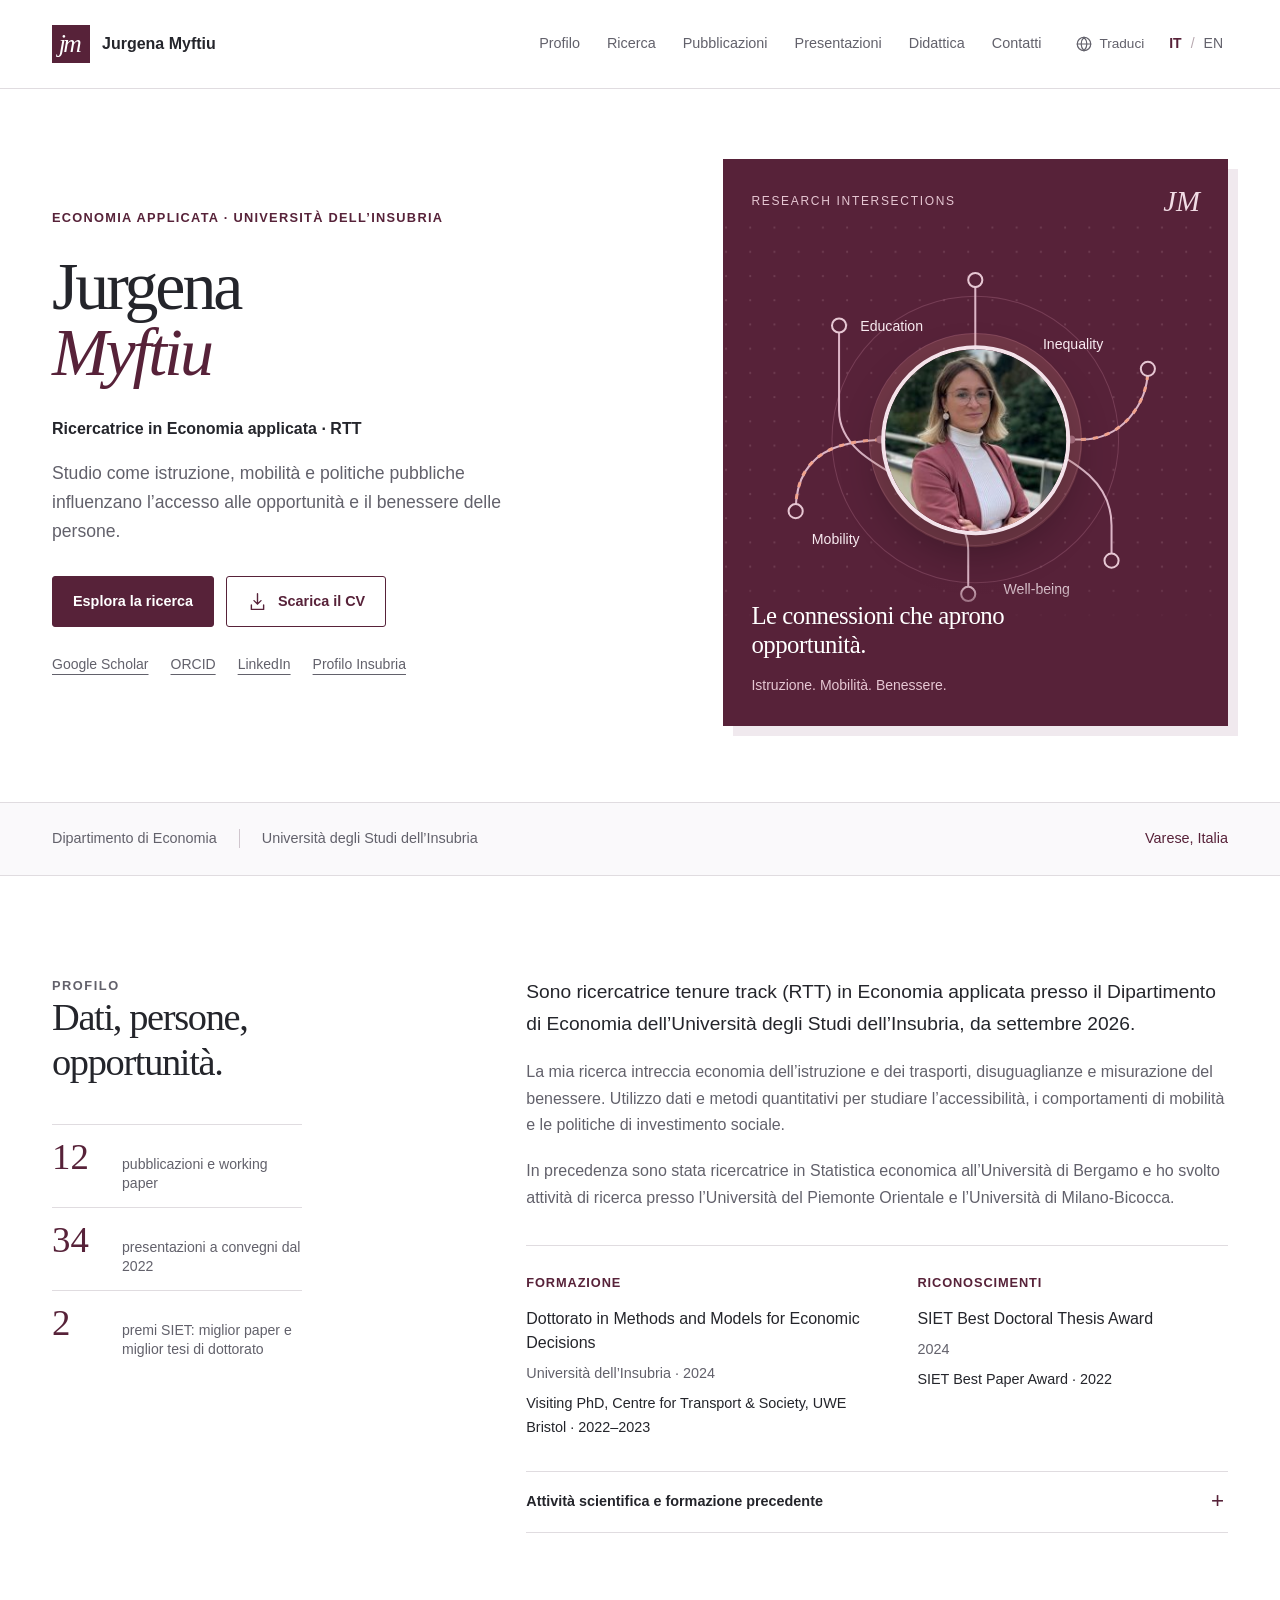
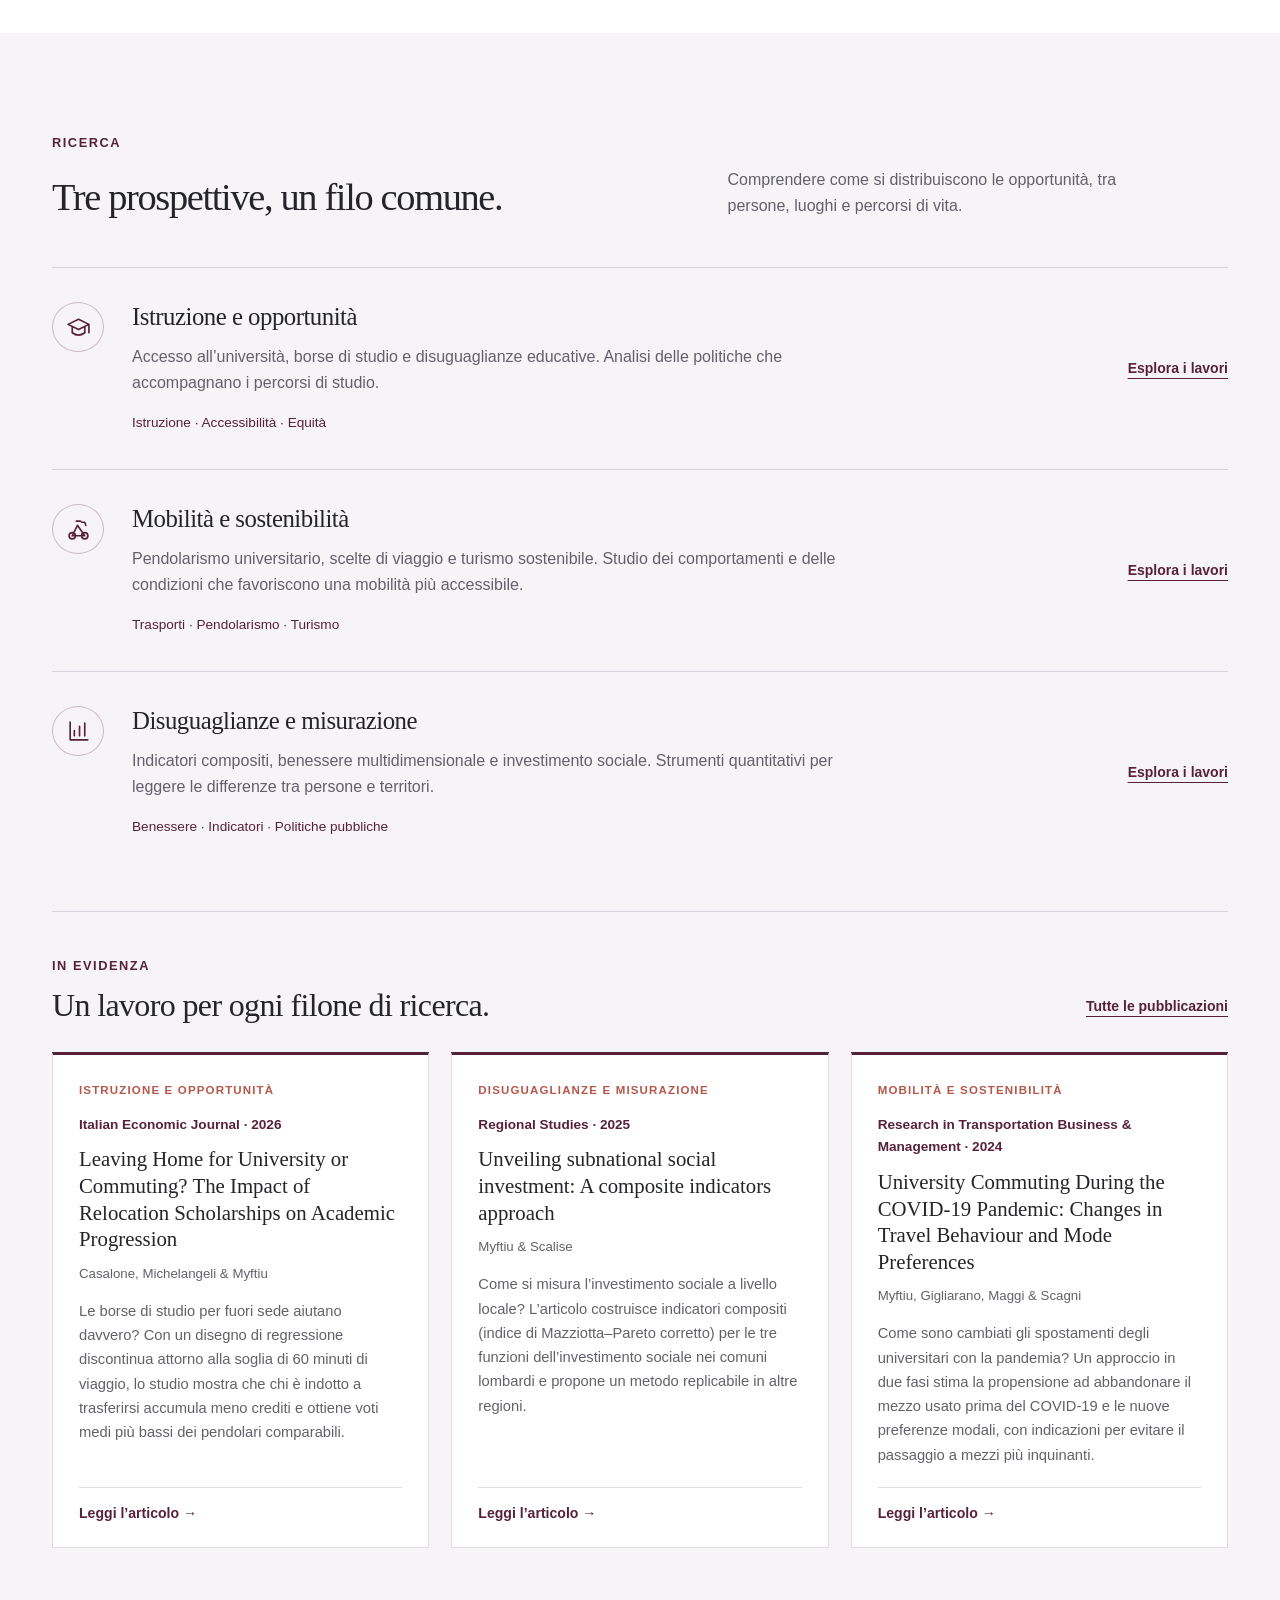
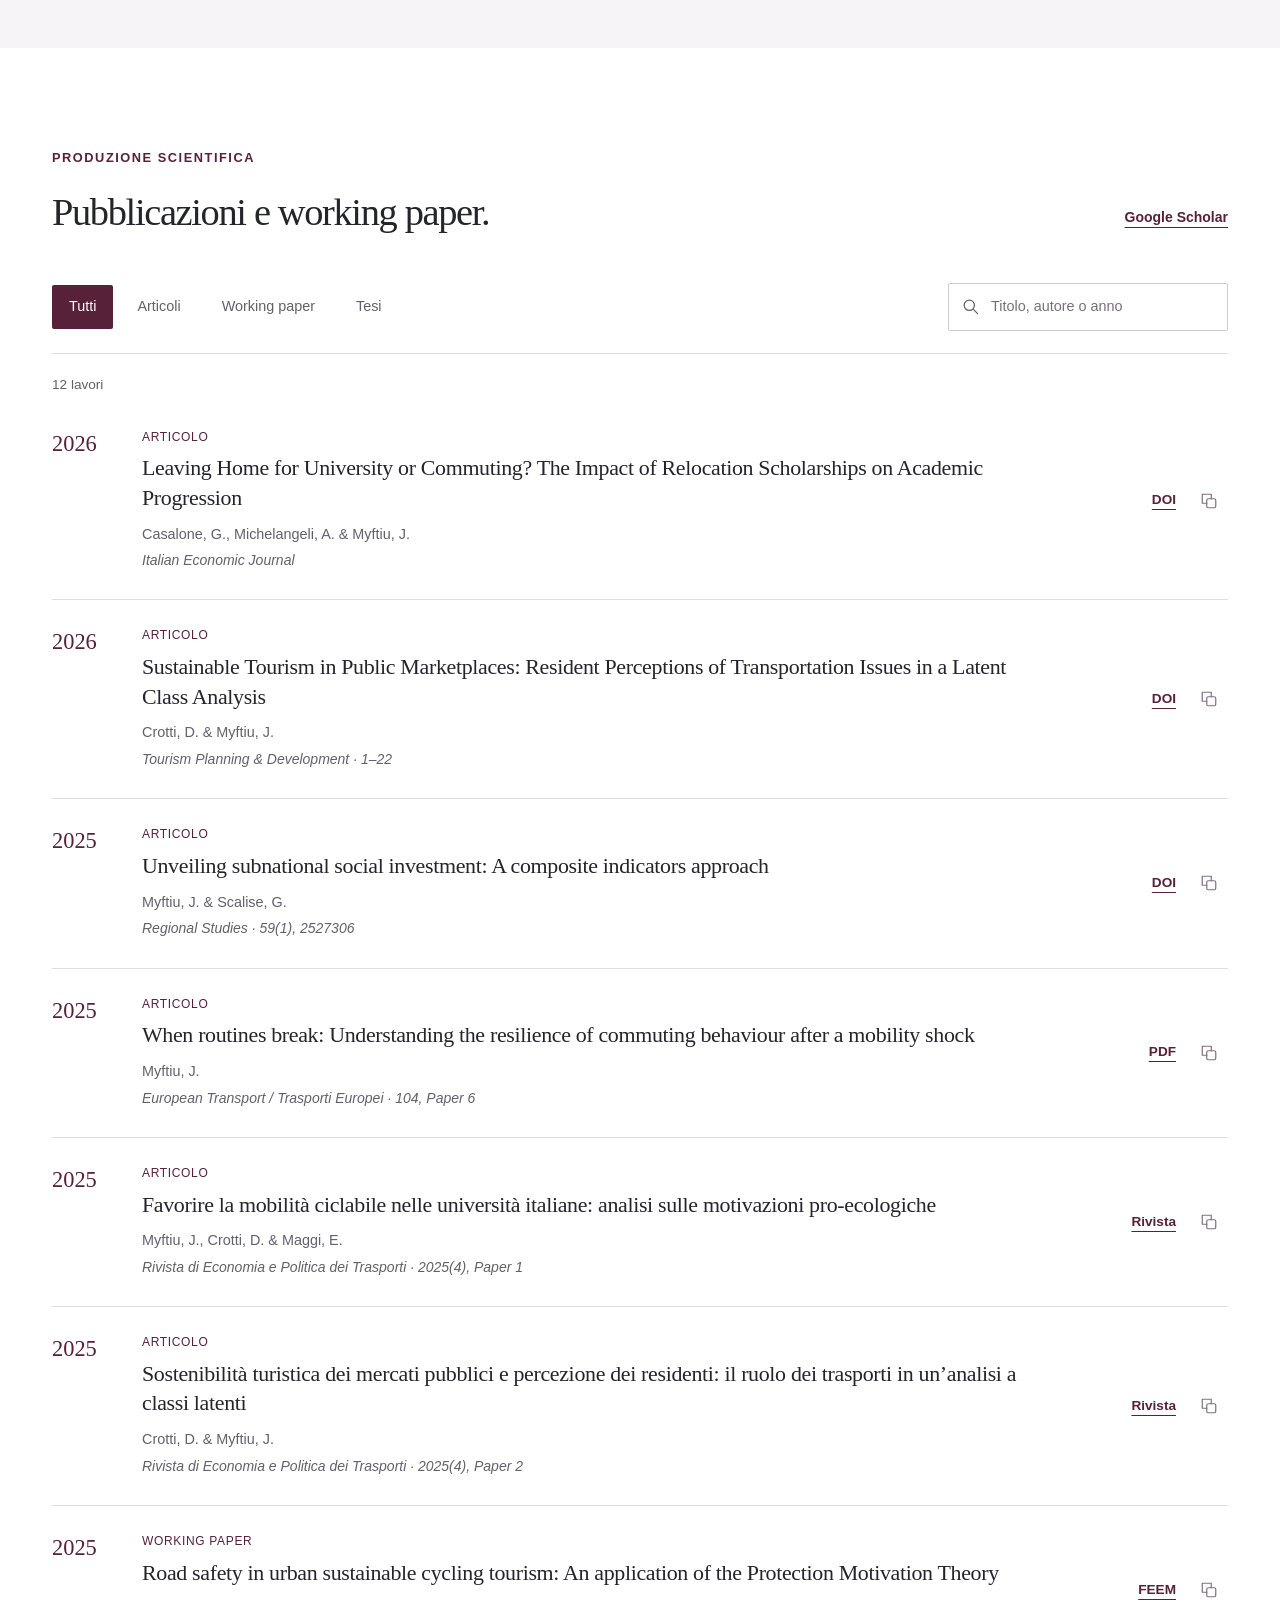
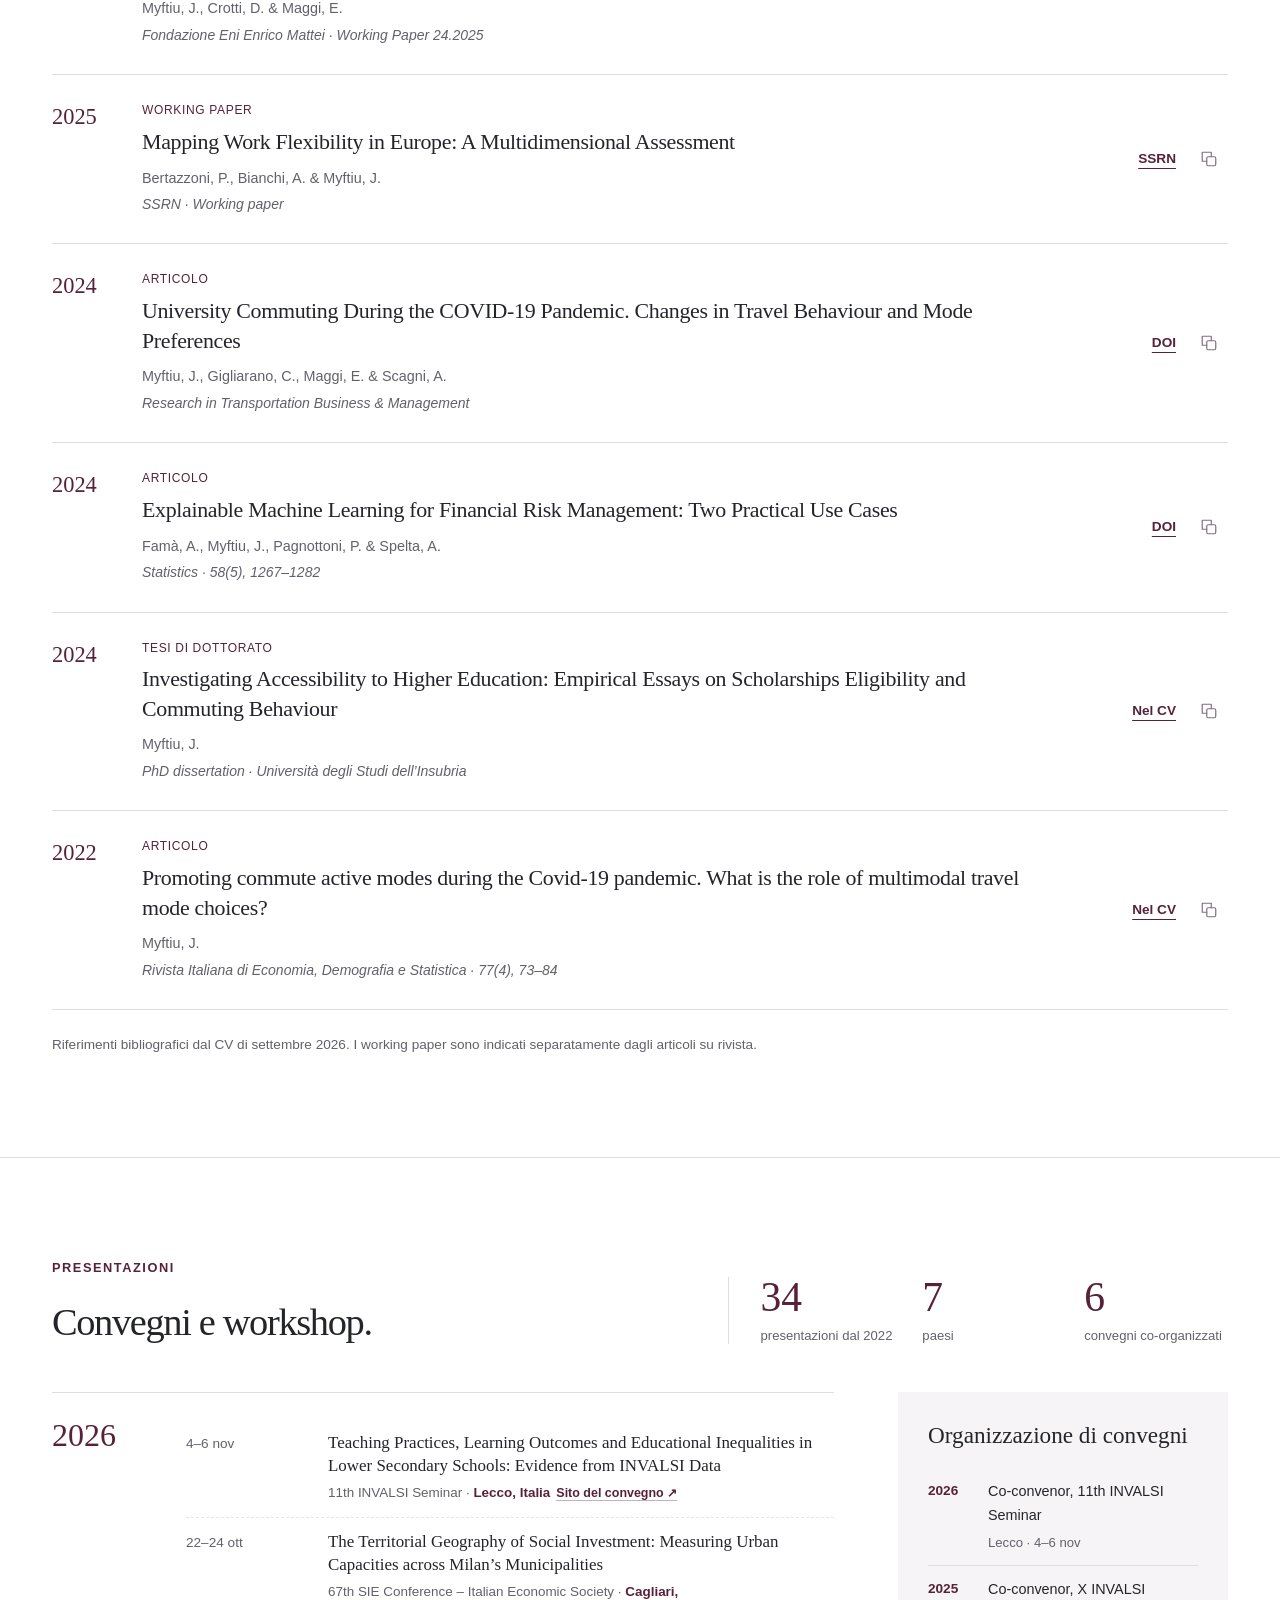
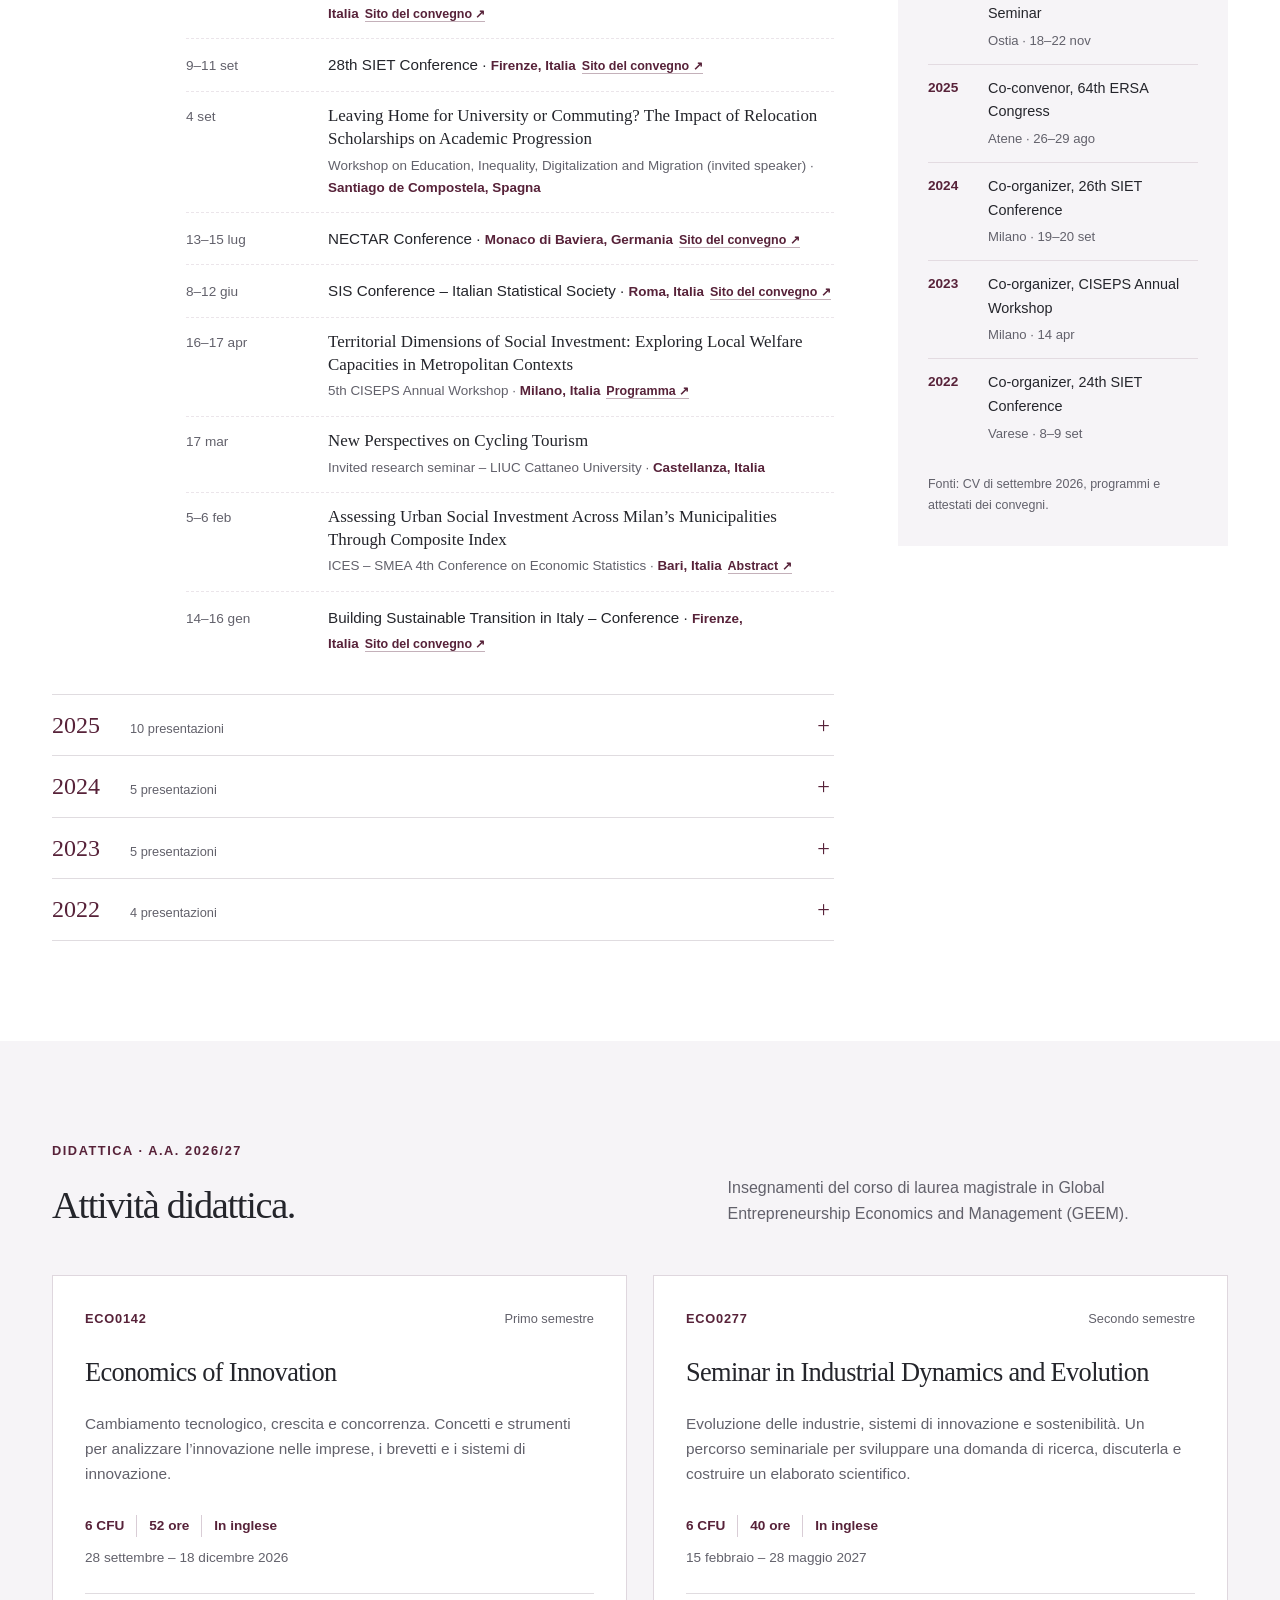
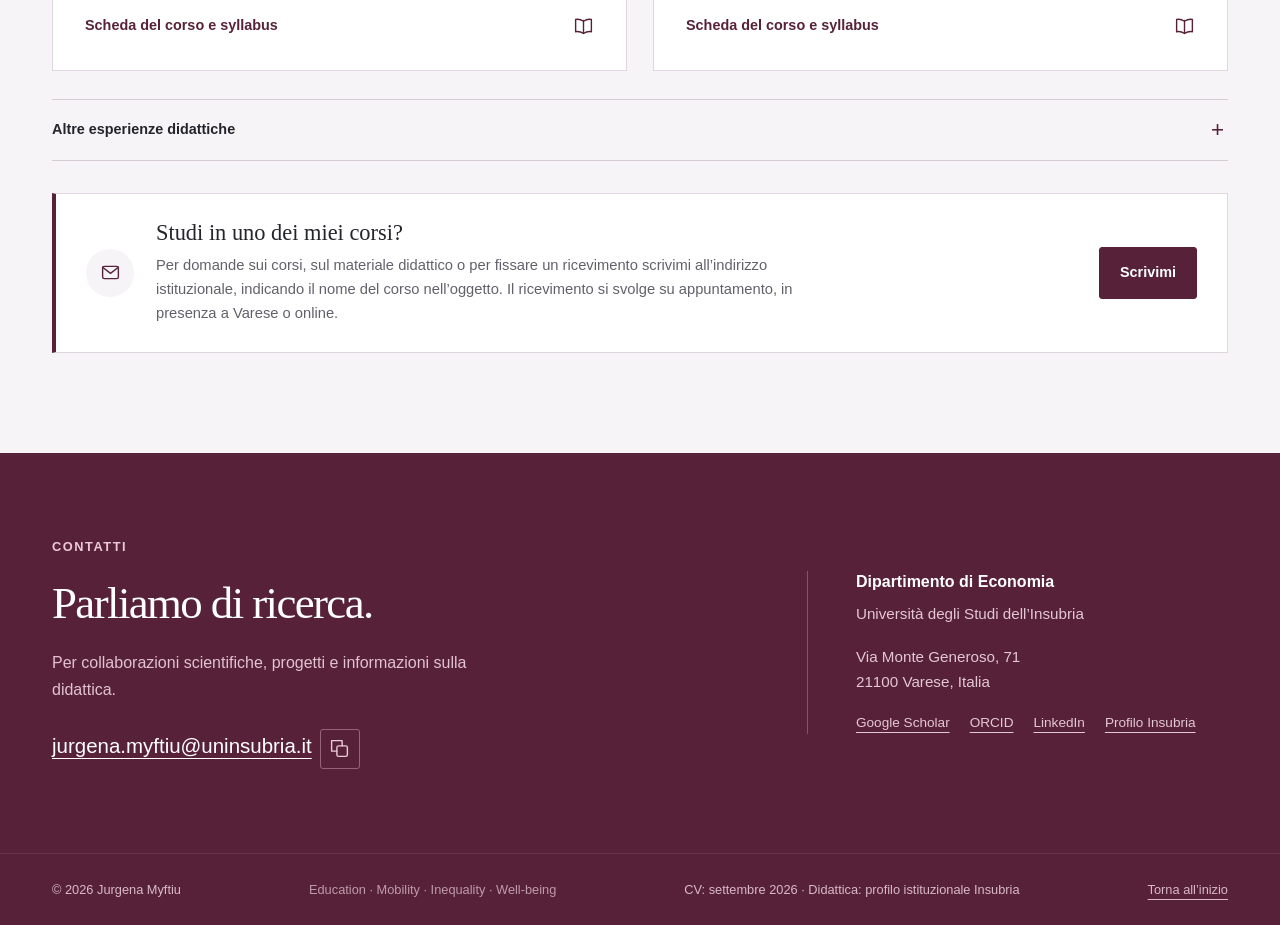
==== commit be25f83f: "Update index.html" ====
--- a/prova/index.html
+++ b/prova/index.html
@@ -56,6 +56,8 @@
 .talks-years .talk-list{padding:0 0 14px 142px}
 .talk-year .talk-list{padding:0}
 @media(max-width:640px){.talk{grid-template-columns:1fr}.talks-years .talk-list{padding-left:0}}
+.talk-link{color:var(--wine);font-weight:600;font-size:.78rem;text-decoration:none;border-bottom:1px solid rgba(87,34,57,.35);white-space:nowrap;margin-left:6px}
+.talk-link:hover{border-bottom-color:var(--wine)}
 </style>
 <script type="application/ld+json">{"@context":"https://schema.org","@type":"ProfilePage","mainEntity":{"@type":"Person","name":"Jurgena Myftiu","image":"https://myftiujurgena.github.io/assets/jurgena-myftiu-portrait.png","jobTitle":"Assistant Professor in Applied Economics (Tenure Track)","affiliation":{"@type":"CollegeOrUniversity","name":"Università degli Studi dell’Insubria"},"email":"jurgena.myftiu@uninsubria.it","url":"https://myftiujurgena.github.io","sameAs":["https://uninsubria.unifind.cineca.it/individual?uri=http%3A%2F%2Firises.uninsubria.it%2Fresource%2Fperson%2F134957","https://scholar.google.com/citations?user=8hhi8RQAAAAJ&hl=it","https://orcid.org/0009-0006-5703-1846","https://www.linkedin.com/in/jurgena-myftiu-4376b6173/"],"knowsAbout":["Applied Economics","Education","Commuting","Social Investment","Composite Indicators","Sustainable Tourism"]}}</script>
 <script src="../app.js" defer></script><script src="../extras.js" defer></script></head><body>
@@ -87,7 +89,7 @@
 <div class="pub-year">2024</div><div class="pub-main"><div class="pub-kind"><span data-it="Articolo" data-en="Article" >Articolo</span></div><h3>Explainable Machine Learning for Financial Risk Management: Two Practical Use Cases</h3><p class="authors">Famà, A., Myftiu, J., Pagnottoni, P. &amp; Spelta, A.</p><p data-it="Statistics · 58(5), 1267–1282" data-en="Statistics · 58(5), 1267–1282" class="journal">Statistics · 58(5), 1267–1282</p></div><div class="pub-actions"><a class="paper-link" href="https://doi.org/10.1080/02331888.2024.2401078" target="_blank" rel="noopener noreferrer"><span data-it="DOI" data-en="DOI" >DOI</span></a><button class="copy-citation" type="button" data-index="9" aria-label="Copia citazione: Explainable Machine Learning for Financial Risk Management: Two Practical Use Cases" title="Copia citazione"><svg class="icon " viewBox="0 0 24 24" fill="none" stroke="currentColor" stroke-width="1.6" stroke-linecap="round" stroke-linejoin="round" aria-hidden="true"><rect x="9" y="9" width="12" height="12" rx="2"/><path d="M15 9V3H3v12h6"/></svg></button></div></article><article class="publication" data-type="thesis" data-topic="education" data-index="10">
 <div class="pub-year">2024</div><div class="pub-main"><div class="pub-kind"><span data-it="Tesi di dottorato" data-en="PhD dissertation" >Tesi di dottorato</span></div><h3>Investigating Accessibility to Higher Education: Empirical Essays on Scholarships Eligibility and Commuting Behaviour</h3><p class="authors">Myftiu, J.</p><p data-it="PhD dissertation · Università degli Studi dell’Insubria" data-en="PhD dissertation · University of Insubria" class="journal">PhD dissertation · Università degli Studi dell’Insubria</p></div><div class="pub-actions"><a class="paper-link" href="../assets/jurgena-myftiu-cv.pdf#page=7" target="_blank" rel="noopener noreferrer"><span data-it="Nel CV" data-en="In the CV" >Nel CV</span></a><button class="copy-citation" type="button" data-index="10" aria-label="Copia citazione: Investigating Accessibility to Higher Education: Empirical Essays on Scholarships Eligibility and Commuting Behaviour" title="Copia citazione"><svg class="icon " viewBox="0 0 24 24" fill="none" stroke="currentColor" stroke-width="1.6" stroke-linecap="round" stroke-linejoin="round" aria-hidden="true"><rect x="9" y="9" width="12" height="12" rx="2"/><path d="M15 9V3H3v12h6"/></svg></button></div></article><article class="publication" data-type="article" data-topic="mobility" data-index="11">
 <div class="pub-year">2022</div><div class="pub-main"><div class="pub-kind"><span data-it="Articolo" data-en="Article" >Articolo</span></div><h3>Promoting commute active modes during the Covid-19 pandemic. What is the role of multimodal travel mode choices?</h3><p class="authors">Myftiu, J.</p><p data-it="Rivista Italiana di Economia, Demografia e Statistica · 77(4), 73–84" data-en="Rivista Italiana di Economia, Demografia e Statistica · 77(4), 73–84" class="journal">Rivista Italiana di Economia, Demografia e Statistica · 77(4), 73–84</p></div><div class="pub-actions"><a class="paper-link" href="../assets/jurgena-myftiu-cv.pdf#page=6" target="_blank" rel="noopener noreferrer"><span data-it="Nel CV" data-en="In the CV" >Nel CV</span></a><button class="copy-citation" type="button" data-index="11" aria-label="Copia citazione: Promoting commute active modes during the Covid-19 pandemic. What is the role of multimodal travel mode choices?" title="Copia citazione"><svg class="icon " viewBox="0 0 24 24" fill="none" stroke="currentColor" stroke-width="1.6" stroke-linecap="round" stroke-linejoin="round" aria-hidden="true"><rect x="9" y="9" width="12" height="12" rx="2"/><path d="M15 9V3H3v12h6"/></svg></button></div></article></div><p id="no-results" hidden><span data-it="Nessun lavoro trovato. Prova un’altra ricerca o rimuovi i filtri." data-en="No papers found. Try another search or clear the filters." >Nessun lavoro trovato. Prova un’altra ricerca o rimuovi i filtri.</span></p><p data-it="Riferimenti bibliografici dal CV di settembre 2026. I working paper sono indicati separatamente dagli articoli su rivista." data-en="Bibliographic references from the September 2026 CV. Working papers are identified separately from journal articles." class="publications-note">Riferimenti bibliografici dal CV di settembre 2026. I working paper sono indicati separatamente dagli articoli su rivista.</p></section>
-<section id="presentazioni" class="talks-section"><div class="container section"><div class="section-heading talks-heading"><div><p class="eyebrow" data-it="Presentazioni" data-en="Talks">Presentazioni</p><h2 data-it="Convegni e workshop." data-en="Conferences and workshops.">Convegni e workshop.</h2></div><div class="talks-stats"><div><strong>34</strong><span data-it="presentazioni dal 2022" data-en="talks since 2022">presentazioni dal 2022</span></div><div><strong>7</strong><span data-it="paesi" data-en="countries">paesi</span></div><div><strong>6</strong><span data-it="convegni co-organizzati" data-en="events co-organised">convegni co-organizzati</span></div></div></div><div class="talks-grid"><div class="talks-main"><div class="talk-year"><h3>2026</h3><ol class="talk-list"><li class="talk"><span class="talk-date" data-it="4–6 nov" data-en="4–6 Nov">4–6 nov</span><div class="talk-body"><span class="talk-title">Teaching Practices, Learning Outcomes and Educational Inequalities in Lower Secondary Schools: Evidence from INVALSI Data</span><span class="talk-meta">11th INVALSI Seminar · <span class="talk-place" data-it="Lecco, Italia" data-en="Lecco, Italy">Lecco, Italia</span></span></div></li><li class="talk"><span class="talk-date" data-it="22–24 ott" data-en="22–24 Oct">22–24 ott</span><div class="talk-body"><span class="talk-title">The Territorial Geography of Social Investment: Measuring Urban Capacities across Milan’s Municipalities</span><span class="talk-meta">67th SIE Conference – Italian Economic Society · <span class="talk-place" data-it="Cagliari, Italia" data-en="Cagliari, Italy">Cagliari, Italia</span></span></div></li><li class="talk no-title"><span class="talk-date" data-it="9–11 set" data-en="9–11 Sep">9–11 set</span><div class="talk-body"><span class="talk-meta">28th SIET Conference · <span class="talk-place" data-it="Firenze, Italia" data-en="Florence, Italy">Firenze, Italia</span></span></div></li><li class="talk"><span class="talk-date" data-it="4 set" data-en="4 Sep">4 set</span><div class="talk-body"><span class="talk-title">Leaving Home for University or Commuting? The Impact of Relocation Scholarships on Academic Progression</span><span class="talk-meta">Workshop on Education, Inequality, Digitalization and Migration (invited speaker) · <span class="talk-place" data-it="Santiago de Compostela, Spagna" data-en="Santiago de Compostela, Spain">Santiago de Compostela, Spagna</span></span></div></li><li class="talk no-title"><span class="talk-date" data-it="13–15 lug" data-en="13–15 Jul">13–15 lug</span><div class="talk-body"><span class="talk-meta">NECTAR Conference · <span class="talk-place" data-it="Monaco di Baviera, Germania" data-en="Munich, Germany">Monaco di Baviera, Germania</span></span></div></li><li class="talk no-title"><span class="talk-date" data-it="8–12 giu" data-en="8–12 Jun">8–12 giu</span><div class="talk-body"><span class="talk-meta">SIS Conference – Italian Statistical Society · <span class="talk-place" data-it="Roma, Italia" data-en="Rome, Italy">Roma, Italia</span></span></div></li><li class="talk"><span class="talk-date" data-it="16–17 apr" data-en="16–17 Apr">16–17 apr</span><div class="talk-body"><span class="talk-title">Territorial Dimensions of Social Investment: Exploring Local Welfare Capacities in Metropolitan Contexts</span><span class="talk-meta">5th CISEPS Annual Workshop · <span class="talk-place" data-it="Milano, Italia" data-en="Milan, Italy">Milano, Italia</span></span></div></li><li class="talk"><span class="talk-date" data-it="17 mar" data-en="17 Mar">17 mar</span><div class="talk-body"><span class="talk-title">New Perspectives on Cycling Tourism</span><span class="talk-meta">Invited research seminar – LIUC Cattaneo University · <span class="talk-place" data-it="Castellanza, Italia" data-en="Castellanza, Italy">Castellanza, Italia</span></span></div></li><li class="talk"><span class="talk-date" data-it="5–6 feb" data-en="5–6 Feb">5–6 feb</span><div class="talk-body"><span class="talk-title">Assessing Urban Social Investment Across Milan’s Municipalities Through Composite Index</span><span class="talk-meta">ICES – SMEA 4th Conference on Economic Statistics · <span class="talk-place" data-it="Bari, Italia" data-en="Bari, Italy">Bari, Italia</span></span></div></li><li class="talk no-title"><span class="talk-date" data-it="14–16 gen" data-en="14–16 Jan">14–16 gen</span><div class="talk-body"><span class="talk-meta">Building Sustainable Transition in Italy – Conference · <span class="talk-place" data-it="Firenze, Italia" data-en="Florence, Italy">Firenze, Italia</span></span></div></li></ol></div><div class="talks-years"><details><summary>2025<small><span data-it="10 presentazioni" data-en="10 talks">10 presentazioni</span></small></summary><ol class="talk-list"><li class="talk no-title"><span class="talk-date" data-it="23–25 ott" data-en="23–25 Oct">23–25 ott</span><div class="talk-body"><span class="talk-meta">66th SIE Conference – Italian Economic Society · <span class="talk-place" data-it="Napoli, Italia" data-en="Naples, Italy">Napoli, Italia</span></span></div></li><li class="talk"><span class="talk-date" data-it="19–22 ott" data-en="19–22 Oct">19–22 ott</span><div class="talk-body"><span class="talk-title">Why Do Some Schools Perform Better Than Others? Exploring the Black Box of the School Effect</span><span class="talk-meta">10th INVALSI Seminar · <span class="talk-place" data-it="Roma, Italia" data-en="Rome, Italy">Roma, Italia</span></span></div></li><li class="talk"><span class="talk-date" data-it="7–8 ott" data-en="7–8 Oct">7–8 ott</span><div class="talk-body"><span class="talk-title">Far from the madding crowd on two wheels: Applying Protection Motivation Theory to extra-urban cycling tourism in Italy</span><span class="talk-meta">NECTAR Cluster 5 Workshop · <span class="talk-place" data-it="Kyoto, Giappone" data-en="Kyoto, Japan">Kyoto, Giappone</span></span></div></li><li class="talk no-title"><span class="talk-date" data-it="18–19 set" data-en="18–19 Sep">18–19 set</span><div class="talk-body"><span class="talk-meta">37th SIEP Conference – Italian Society of Public Economics · <span class="talk-place" data-it="Napoli, Italia" data-en="Naples, Italy">Napoli, Italia</span></span></div></li><li class="talk"><span class="talk-date" data-it="10–11 set" data-en="10–11 Sep">10–11 set</span><div class="talk-body"><span class="talk-title">From Metrics to Meaning: Developing a Composite Index for Tourism Degrowth using the Adjusted Mazziotta-Pareto Index</span><span class="talk-meta">NECTAR Cluster 5 Workshop · <span class="talk-place" data-it="Como, Italia" data-en="Como, Italy">Como, Italia</span></span></div></li><li class="talk no-title"><span class="talk-date" data-it="8–9 set" data-en="8–9 Sep">8–9 set</span><div class="talk-body"><span class="talk-meta">27th SIET Conference · <span class="talk-place" data-it="Monopoli, Italia" data-en="Monopoli, Italy">Monopoli, Italia</span></span></div></li><li class="talk"><span class="talk-date" data-it="26–29 ago" data-en="26–29 Aug">26–29 ago</span><div class="talk-body"><span class="talk-title">Measuring Work Flexibility Across Europe: A Multidimensional Composite Indicator Approach</span><span class="talk-title">Why Do Some Schools Perform Better Than Others? Exploring the Black Box of the School Effect</span><span class="talk-meta">64th ERSA Congress · <span class="talk-place" data-it="Atene, Grecia" data-en="Athens, Greece">Atene, Grecia</span></span></div></li><li class="talk"><span class="talk-date" data-it="16–18 giu" data-en="16–18 Jun">16–18 giu</span><div class="talk-body"><span class="talk-title">Road risks and cyclists’ accidents as obstacles to urban bike tourism: A protection motivation approach</span><span class="talk-meta">SIS Conference – Italian Statistical Society · <span class="talk-place" data-it="Genova, Italia" data-en="Genoa, Italy">Genova, Italia</span></span></div></li><li class="talk no-title"><span class="talk-date" data-it="28–30 mag" data-en="28–30 May">28–30 mag</span><div class="talk-body"><span class="talk-meta">61st SIEDS Conference · <span class="talk-place" data-it="Roma, Italia" data-en="Rome, Italy">Roma, Italia</span></span></div></li><li class="talk"><span class="talk-date" data-it="22 gen" data-en="22 Jan">22 gen</span><div class="talk-body"><span class="talk-title">Unveiling subnational social investment: a composite indicators approach</span><span class="talk-meta">DSE Winter Workshop – University of Bergamo · <span class="talk-place" data-it="Bratto, Italia" data-en="Bratto, Italy">Bratto, Italia</span></span></div></li></ol></details><details><summary>2024<small><span data-it="5 presentazioni" data-en="5 talks">5 presentazioni</span></small></summary><ol class="talk-list"><li class="talk"><span class="talk-date" data-it="18–20 set" data-en="18–20 Sep">18–20 set</span><div class="talk-body"><span class="talk-title">Health issues in cycling tourism and the role of road safety: an application of the Protection Motivation Theory</span><span class="talk-title">Scholarship eligibility criteria based on public transport home–college distance</span><span class="talk-meta">26th SIET Conference · <span class="talk-place" data-it="Milano, Italia" data-en="Milan, Italy">Milano, Italia</span></span></div></li><li class="talk"><span class="talk-date" data-it="2–5 lug" data-en="2–5 Jul">2–5 lug</span><div class="talk-body"><span class="talk-title">Residents’ perspective on sustainable tourism: the role of transportation issues</span><span class="talk-title">Health issues in cycling tourism and the role of road safety: an application of the Protection Motivation Theory</span><span class="talk-meta">NECTAR Conference · <span class="talk-place" data-it="Bruxelles, Belgio" data-en="Brussels, Belgium">Bruxelles, Belgio</span></span></div></li><li class="talk no-title"><span class="talk-date" data-it="19–21 giu" data-en="19–21 Jun">19–21 giu</span><div class="talk-body"><span class="talk-meta">10th International ASTMed Conference · <span class="talk-place" data-it="Bertinoro, Italia" data-en="Bertinoro, Italy">Bertinoro, Italia</span></span></div></li><li class="talk"><span class="talk-date" data-it="22–24 mag" data-en="22–24 May">22–24 mag</span><div class="talk-body"><span class="talk-title">Unveiling social investment in metropolitan regions: a composite indicators approach</span><span class="talk-title">Health issues in cycling tourism and the role of road safety: an application of the Protection Motivation Theory</span><span class="talk-meta">60th SIEDS Conference · <span class="talk-place" data-it="Milano e Castellanza, Italia" data-en="Milan and Castellanza, Italy">Milano e Castellanza, Italia</span></span></div></li><li class="talk"><span class="talk-date" data-it="31 gen – 3 feb" data-en="31 Jan – 3 Feb">31 gen – 3 feb</span><div class="talk-body"><span class="talk-title">Do social investment policies work for vulnerable workers? A comparison between two metropolitan regions in Europe</span><span class="talk-meta">8th SISEC Conference – Italian Society of Economic Sociology · <span class="talk-place" data-it="Cagliari, Italia" data-en="Cagliari, Italy">Cagliari, Italia</span></span></div></li></ol></details><details><summary>2023<small><span data-it="5 presentazioni" data-en="5 talks">5 presentazioni</span></small></summary><ol class="talk-list"><li class="talk"><span class="talk-date" data-it="16–18 nov" data-en="16–18 Nov">16–18 nov</span><div class="talk-body"><span class="talk-title">Residents’ perspective on sustainable tourism in local marketplaces. A tourism lifecycle approach</span><span class="talk-meta">15th SISTUR Conference · <span class="talk-place" data-it="Taormina, Italia" data-en="Taormina, Italy">Taormina, Italia</span></span></div></li><li class="talk no-title"><span class="talk-date" data-it="13–15 set" data-en="13–15 Sep">13–15 set</span><div class="talk-body"><span class="talk-meta">16th ESPAnet Italia Conference · <span class="talk-place" data-it="Milano, Italia" data-en="Milan, Italy">Milano, Italia</span></span></div></li><li class="talk"><span class="talk-date" data-it="28 ago – 1 set" data-en="28 Aug – 1 Sep">28 ago – 1 set</span><div class="talk-body"><span class="talk-title">Residents’ perspective on sustainable tourism in local marketplaces. A tourism lifecycle approach</span><span class="talk-title">Do birds of a feather flock together? Eligibility criteria for higher education scholarships and inequality in academic outcomes</span><span class="talk-meta">62nd ERSA Congress · <span class="talk-place" data-it="Alicante, Spagna" data-en="Alicante, Spain">Alicante, Spagna</span></span></div></li><li class="talk"><span class="talk-date" data-it="22–23 giu" data-en="22–23 Jun">22–23 giu</span><div class="talk-body"><span class="talk-title">Travel to work behaviour during the Covid-19 pandemic</span><span class="talk-meta">25th SIET Conference · <span class="talk-place" data-it="Trieste, Italia" data-en="Trieste, Italy">Trieste, Italia</span></span></div></li><li class="talk"><span class="talk-date" data-it="25–26 mag" data-en="25–26 May">25–26 mag</span><div class="talk-body"><span class="talk-title">Do birds of a feather flock together? Eligibility criteria for higher education scholarships and inequality in academic outcomes</span><span class="talk-meta">59th SIEDS Conference · <span class="talk-place" data-it="Napoli, Italia" data-en="Naples, Italy">Napoli, Italia</span></span></div></li></ol></details><details><summary>2022<small><span data-it="4 presentazioni" data-en="4 talks">4 presentazioni</span></small></summary><ol class="talk-list"><li class="talk"><span class="talk-date" data-it="8–9 set" data-en="8–9 Sep">8–9 set</span><div class="talk-body"><span class="talk-title">Promoting commute active modes during the Covid-19 pandemic. What is the role of multimodal travel mode choices?<span class="talk-badge">Best Paper Award</span></span><span class="talk-title">Commuting to university in times of Covid-19. Changes in travel behavior and mode preferences</span><span class="talk-meta">24th SIET Conference · <span class="talk-place" data-it="Varese, Italia" data-en="Varese, Italy">Varese, Italia</span></span></div></li><li class="talk no-title"><span class="talk-date" data-it="5–7 set" data-en="5–7 Sep">5–7 set</span><div class="talk-body"><span class="talk-meta">43rd AISRe Conference · <span class="talk-place" data-it="Milano, Italia" data-en="Milan, Italy">Milano, Italia</span></span></div></li><li class="talk"><span class="talk-date" data-it="22–26 ago" data-en="22–26 Aug">22–26 ago</span><div class="talk-body"><span class="talk-title">Commuting to university in times of Covid-19. Changes in travel behavior and mode preferences</span><span class="talk-meta">61st ERSA Congress · <span class="talk-place" data-it="Pécs, Ungheria" data-en="Pécs, Hungary">Pécs, Ungheria</span></span></div></li><li class="talk"><span class="talk-date" data-it="26–27 mag" data-en="26–27 May">26–27 mag</span><div class="talk-body"><span class="talk-title">Promoting commute active modes during the Covid-19 pandemic. What is the role of multimodal travel mode choices?</span><span class="talk-meta">58th SIEDS Conference · <span class="talk-place" data-it="Palermo, Italia" data-en="Palermo, Italy">Palermo, Italia</span></span></div></li></ol></details></div></div><aside class="talks-org"><h3><span data-it="Organizzazione di convegni" data-en="Conference organisation">Organizzazione di convegni</span></h3><ul><li><span class="org-year">2026</span><span class="org-event">Co-convenor, 11th INVALSI Seminar</span><span class="org-meta" data-it="Lecco · 4–6 nov" data-en="Lecco · 4–6 Nov">Lecco · 4–6 nov</span></li><li><span class="org-year">2025</span><span class="org-event">Co-convenor, X INVALSI Seminar</span><span class="org-meta" data-it="Ostia · 18–22 nov" data-en="Ostia · 18–22 Nov">Ostia · 18–22 nov</span></li><li><span class="org-year">2025</span><span class="org-event">Co-convenor, 64th ERSA Congress</span><span class="org-meta" data-it="Atene · 26–29 ago" data-en="Athens · 26–29 Aug">Atene · 26–29 ago</span></li><li><span class="org-year">2024</span><span class="org-event">Co-organizer, 26th SIET Conference</span><span class="org-meta" data-it="Milano · 19–20 set" data-en="Milan · 19–20 Sep">Milano · 19–20 set</span></li><li><span class="org-year">2023</span><span class="org-event">Co-organizer, CISEPS Annual Workshop</span><span class="org-meta" data-it="Milano · 14 apr" data-en="Milan · 14 Apr">Milano · 14 apr</span></li><li><span class="org-year">2022</span><span class="org-event">Co-organizer, 24th SIET Conference</span><span class="org-meta" data-it="Varese · 8–9 set" data-en="Varese · 8–9 Sep">Varese · 8–9 set</span></li></ul><p class="talks-note" data-it="Fonti: CV di settembre 2026, programmi e attestati dei convegni." data-en="Sources: September 2026 CV, conference programmes and certificates.">Fonti: CV di settembre 2026, programmi e attestati dei convegni.</p></aside></div></div></section>
+<section id="presentazioni" class="talks-section"><div class="container section"><div class="section-heading talks-heading"><div><p class="eyebrow" data-it="Presentazioni" data-en="Talks">Presentazioni</p><h2 data-it="Convegni e workshop." data-en="Conferences and workshops.">Convegni e workshop.</h2></div><div class="talks-stats"><div><strong>34</strong><span data-it="presentazioni dal 2022" data-en="talks since 2022">presentazioni dal 2022</span></div><div><strong>7</strong><span data-it="paesi" data-en="countries">paesi</span></div><div><strong>6</strong><span data-it="convegni co-organizzati" data-en="events co-organised">convegni co-organizzati</span></div></div></div><div class="talks-grid"><div class="talks-main"><div class="talk-year"><h3>2026</h3><ol class="talk-list"><li class="talk"><span class="talk-date" data-it="4–6 nov" data-en="4–6 Nov">4–6 nov</span><div class="talk-body"><span class="talk-title">Teaching Practices, Learning Outcomes and Educational Inequalities in Lower Secondary Schools: Evidence from INVALSI Data</span><span class="talk-meta">11th INVALSI Seminar · <span class="talk-place" data-it="Lecco, Italia" data-en="Lecco, Italy">Lecco, Italia</span><a class="talk-link" href="https://serviziostatistico.invalsi.it/en/evento/conference-2026-evaluation-and-research-in-education/" target="_blank" rel="noopener noreferrer"><span data-it="Sito del convegno ↗" data-en="Conference website ↗">Sito del convegno ↗</span></a></span></div></li><li class="talk"><span class="talk-date" data-it="22–24 ott" data-en="22–24 Oct">22–24 ott</span><div class="talk-body"><span class="talk-title">The Territorial Geography of Social Investment: Measuring Urban Capacities across Milan’s Municipalities</span><span class="talk-meta">67th SIE Conference – Italian Economic Society · <span class="talk-place" data-it="Cagliari, Italia" data-en="Cagliari, Italy">Cagliari, Italia</span><a class="talk-link" href="https://www.siecon.org/en/events/67a-rsa-university-cagliari" target="_blank" rel="noopener noreferrer"><span data-it="Sito del convegno ↗" data-en="Conference website ↗">Sito del convegno ↗</span></a></span></div></li><li class="talk no-title"><span class="talk-date" data-it="9–11 set" data-en="9–11 Sep">9–11 set</span><div class="talk-body"><span class="talk-meta">28th SIET Conference · <span class="talk-place" data-it="Firenze, Italia" data-en="Florence, Italy">Firenze, Italia</span><a class="talk-link" href="https://www.irpet.it/en/evento/28th-siet-conference-expanding-connections-to-tackle-protectionism-environmental-challenges-and-inequality-call-for-papers/" target="_blank" rel="noopener noreferrer"><span data-it="Sito del convegno ↗" data-en="Conference website ↗">Sito del convegno ↗</span></a></span></div></li><li class="talk"><span class="talk-date" data-it="4 set" data-en="4 Sep">4 set</span><div class="talk-body"><span class="talk-title">Leaving Home for University or Commuting? The Impact of Relocation Scholarships on Academic Progression</span><span class="talk-meta">Workshop on Education, Inequality, Digitalization and Migration (invited speaker) · <span class="talk-place" data-it="Santiago de Compostela, Spagna" data-en="Santiago de Compostela, Spain">Santiago de Compostela, Spagna</span></span></div></li><li class="talk no-title"><span class="talk-date" data-it="13–15 lug" data-en="13–15 Jul">13–15 lug</span><div class="talk-body"><span class="talk-meta">NECTAR Conference · <span class="talk-place" data-it="Monaco di Baviera, Germania" data-en="Munich, Germany">Monaco di Baviera, Germania</span><a class="talk-link" href="https://nectar26.eu/" target="_blank" rel="noopener noreferrer"><span data-it="Sito del convegno ↗" data-en="Conference website ↗">Sito del convegno ↗</span></a></span></div></li><li class="talk no-title"><span class="talk-date" data-it="8–12 giu" data-en="8–12 Jun">8–12 giu</span><div class="talk-body"><span class="talk-meta">SIS Conference – Italian Statistical Society · <span class="talk-place" data-it="Roma, Italia" data-en="Rome, Italy">Roma, Italia</span><a class="talk-link" href="https://sis2026.sis-statistica.it/" target="_blank" rel="noopener noreferrer"><span data-it="Sito del convegno ↗" data-en="Conference website ↗">Sito del convegno ↗</span></a></span></div></li><li class="talk"><span class="talk-date" data-it="16–17 apr" data-en="16–17 Apr">16–17 apr</span><div class="talk-body"><span class="talk-title">Territorial Dimensions of Social Investment: Exploring Local Welfare Capacities in Metropolitan Contexts</span><span class="talk-meta">5th CISEPS Annual Workshop · <span class="talk-place" data-it="Milano, Italia" data-en="Milan, Italy">Milano, Italia</span><a class="talk-link" href="https://www.unimib.it/sites/default/files/2026-04/Final%20program_CISEPS_wshp_2026_03_16.pdf" target="_blank" rel="noopener noreferrer"><span data-it="Programma ↗" data-en="Programme ↗">Programma ↗</span></a></span></div></li><li class="talk"><span class="talk-date" data-it="17 mar" data-en="17 Mar">17 mar</span><div class="talk-body"><span class="talk-title">New Perspectives on Cycling Tourism</span><span class="talk-meta">Invited research seminar – LIUC Cattaneo University · <span class="talk-place" data-it="Castellanza, Italia" data-en="Castellanza, Italy">Castellanza, Italia</span></span></div></li><li class="talk"><span class="talk-date" data-it="5–6 feb" data-en="5–6 Feb">5–6 feb</span><div class="talk-body"><span class="talk-title">Assessing Urban Social Investment Across Milan’s Municipalities Through Composite Index</span><span class="talk-meta">ICES – SMEA 4th Conference on Economic Statistics · <span class="talk-place" data-it="Bari, Italia" data-en="Bari, Italy">Bari, Italia</span><a class="talk-link" href="https://iris.unimore.it/retrieve/f7b00006-1110-4435-9472-95165867000e/ices_2026_bari_book_of_short_papers-1_compressed.pdf" target="_blank" rel="noopener noreferrer"><span data-it="Abstract ↗" data-en="Abstracts ↗">Abstract ↗</span></a></span></div></li><li class="talk no-title"><span class="talk-date" data-it="14–16 gen" data-en="14–16 Jan">14–16 gen</span><div class="talk-body"><span class="talk-meta">Building Sustainable Transition in Italy – Conference · <span class="talk-place" data-it="Firenze, Italia" data-en="Florence, Italy">Firenze, Italia</span><a class="talk-link" href="https://www.prosocialclima.unifi.it/vp-16-conference.html" target="_blank" rel="noopener noreferrer"><span data-it="Sito del convegno ↗" data-en="Conference website ↗">Sito del convegno ↗</span></a></span></div></li></ol></div><div class="talks-years"><details><summary>2025<small><span data-it="10 presentazioni" data-en="10 talks">10 presentazioni</span></small></summary><ol class="talk-list"><li class="talk"><span class="talk-date" data-it="19 nov" data-en="19 Nov">19 nov</span><div class="talk-body"><span class="talk-title">Why Do Some Schools Perform Better Than Others? Exploring the Black Box of the School Effect</span><span class="talk-meta">10th INVALSI Seminar · <span class="talk-place" data-it="Ostia, Italia" data-en="Ostia, Italy">Ostia, Italia</span><a class="talk-link" href="https://serviziostatistico.invalsi.it/wp-content/uploads/2026/02/Program_slide-video_X_Seminar_Research.pdf" target="_blank" rel="noopener noreferrer"><span data-it="Programma ↗" data-en="Programme ↗">Programma ↗</span></a></span></div></li><li class="talk no-title"><span class="talk-date" data-it="23–25 ott" data-en="23–25 Oct">23–25 ott</span><div class="talk-body"><span class="talk-meta">66th SIE Conference – Italian Economic Society · <span class="talk-place" data-it="Napoli, Italia" data-en="Naples, Italy">Napoli, Italia</span><a class="talk-link" href="https://www.siecon.org/it/eventi/66ma-rsa/programma-sintetico" target="_blank" rel="noopener noreferrer"><span data-it="Programma ↗" data-en="Programme ↗">Programma ↗</span></a></span></div></li><li class="talk"><span class="talk-date" data-it="7–8 ott" data-en="7–8 Oct">7–8 ott</span><div class="talk-body"><span class="talk-title">Far from the madding crowd on two wheels: Applying Protection Motivation Theory to extra-urban cycling tourism in Italy</span><span class="talk-meta">NECTAR Cluster 5 Workshop · <span class="talk-place" data-it="Kyoto, Giappone" data-en="Kyoto, Japan">Kyoto, Giappone</span></span></div></li><li class="talk no-title"><span class="talk-date" data-it="18–19 set" data-en="18–19 Sep">18–19 set</span><div class="talk-body"><span class="talk-meta">37th SIEP Conference – Italian Society of Public Economics · <span class="talk-place" data-it="Napoli, Italia" data-en="Naples, Italy">Napoli, Italia</span><a class="talk-link" href="https://easychair.org/smart-program/SIEP2025/" target="_blank" rel="noopener noreferrer"><span data-it="Programma ↗" data-en="Programme ↗">Programma ↗</span></a></span></div></li><li class="talk"><span class="talk-date" data-it="10–11 set" data-en="10–11 Sep">10–11 set</span><div class="talk-body"><span class="talk-title">From Metrics to Meaning: Developing a Composite Index for Tourism Degrowth using the Adjusted Mazziotta-Pareto Index</span><span class="talk-meta">NECTAR Cluster 5 Workshop · <span class="talk-place" data-it="Como, Italia" data-en="Como, Italy">Como, Italia</span></span></div></li><li class="talk no-title"><span class="talk-date" data-it="8–9 set" data-en="8–9 Sep">8–9 set</span><div class="talk-body"><span class="talk-meta">27th SIET Conference · <span class="talk-place" data-it="Monopoli, Italia" data-en="Monopoli, Italy">Monopoli, Italia</span><a class="talk-link" href="https://www.irpet.it/en/evento/xxvii-conference-siet-resilient-and-sustainable-transport-and-tourism-evidence-strategies-and-policies/" target="_blank" rel="noopener noreferrer"><span data-it="Sito del convegno ↗" data-en="Conference website ↗">Sito del convegno ↗</span></a></span></div></li><li class="talk"><span class="talk-date" data-it="26–29 ago" data-en="26–29 Aug">26–29 ago</span><div class="talk-body"><span class="talk-title">Measuring Work Flexibility Across Europe: A Multidimensional Composite Indicator Approach</span><span class="talk-title">Why Do Some Schools Perform Better Than Others? Exploring the Black Box of the School Effect</span><span class="talk-meta">64th ERSA Congress · <span class="talk-place" data-it="Atene, Grecia" data-en="Athens, Greece">Atene, Grecia</span><a class="talk-link" href="https://ersa.eventsair.com/QuickEventWebsitePortal/ersa2025/ersa25/Agenda" target="_blank" rel="noopener noreferrer"><span data-it="Programma ↗" data-en="Programme ↗">Programma ↗</span></a></span></div></li><li class="talk"><span class="talk-date" data-it="16–18 giu" data-en="16–18 Jun">16–18 giu</span><div class="talk-body"><span class="talk-title">Road risks and cyclists’ accidents as obstacles to urban bike tourism: A protection motivation approach</span><span class="talk-meta">SIS Conference – Italian Statistical Society · <span class="talk-place" data-it="Genova, Italia" data-en="Genoa, Italy">Genova, Italia</span><a class="talk-link" href="https://link.springer.com/book/10.1007/978-3-031-96736-8" target="_blank" rel="noopener noreferrer"><span data-it="Atti ↗" data-en="Proceedings ↗">Atti ↗</span></a></span></div></li><li class="talk no-title"><span class="talk-date" data-it="28–30 mag" data-en="28–30 May">28–30 mag</span><div class="talk-body"><span class="talk-meta">61st SIEDS Conference · <span class="talk-place" data-it="Roma, Italia" data-en="Rome, Italy">Roma, Italia</span></span></div></li><li class="talk"><span class="talk-date" data-it="22 gen" data-en="22 Jan">22 gen</span><div class="talk-body"><span class="talk-title">Unveiling subnational social investment: a composite indicators approach</span><span class="talk-meta">DSE Winter Workshop – University of Bergamo · <span class="talk-place" data-it="Bratto, Italia" data-en="Bratto, Italy">Bratto, Italia</span></span></div></li></ol></details><details><summary>2024<small><span data-it="5 presentazioni" data-en="5 talks">5 presentazioni</span></small></summary><ol class="talk-list"><li class="talk"><span class="talk-date" data-it="18–20 set" data-en="18–20 Sep">18–20 set</span><div class="talk-body"><span class="talk-title">Health issues in cycling tourism and the role of road safety: an application of the Protection Motivation Theory</span><span class="talk-title">Scholarship eligibility criteria based on public transport home–college distance</span><span class="talk-meta">26th SIET Conference · <span class="talk-place" data-it="Milano, Italia" data-en="Milan, Italy">Milano, Italia</span><a class="talk-link" href="https://www.sociologia.unimib.it/sites/st14/files/Allegati/2024-09/Programma%20SIET2024%2010.09.024.pdf" target="_blank" rel="noopener noreferrer"><span data-it="Programma ↗" data-en="Programme ↗">Programma ↗</span></a></span></div></li><li class="talk"><span class="talk-date" data-it="2–5 lug" data-en="2–5 Jul">2–5 lug</span><div class="talk-body"><span class="talk-title">Residents’ perspective on sustainable tourism: the role of transportation issues</span><span class="talk-title">Health issues in cycling tourism and the role of road safety: an application of the Protection Motivation Theory</span><span class="talk-meta">NECTAR Conference · <span class="talk-place" data-it="Bruxelles, Belgio" data-en="Brussels, Belgium">Bruxelles, Belgio</span><a class="talk-link" href="https://events.vub.be/nectar-conference-2024/pages/program" target="_blank" rel="noopener noreferrer"><span data-it="Programma ↗" data-en="Programme ↗">Programma ↗</span></a></span></div></li><li class="talk no-title"><span class="talk-date" data-it="19–21 giu" data-en="19–21 Jun">19–21 giu</span><div class="talk-body"><span class="talk-meta">10th International ASTMed Conference · <span class="talk-place" data-it="Bertinoro, Italia" data-en="Bertinoro, Italy">Bertinoro, Italia</span></span></div></li><li class="talk"><span class="talk-date" data-it="22–24 mag" data-en="22–24 May">22–24 mag</span><div class="talk-body"><span class="talk-title">Unveiling social investment in metropolitan regions: a composite indicators approach</span><span class="talk-title">Health issues in cycling tourism and the role of road safety: an application of the Protection Motivation Theory</span><span class="talk-meta">60th SIEDS Conference · <span class="talk-place" data-it="Milano e Castellanza, Italia" data-en="Milan and Castellanza, Italy">Milano e Castellanza, Italia</span></span></div></li><li class="talk"><span class="talk-date" data-it="31 gen – 3 feb" data-en="31 Jan – 3 Feb">31 gen – 3 feb</span><div class="talk-body"><span class="talk-title">Do social investment policies work for vulnerable workers? A comparison between two metropolitan regions in Europe</span><span class="talk-meta">8th SISEC Conference – Italian Society of Economic Sociology · <span class="talk-place" data-it="Cagliari, Italia" data-en="Cagliari, Italy">Cagliari, Italia</span><a class="talk-link" href="https://www.essentials.unical.it/wp-content/uploads/2024/05/NUOVO_PROGRAMMA13417.pdf" target="_blank" rel="noopener noreferrer"><span data-it="Programma ↗" data-en="Programme ↗">Programma ↗</span></a></span></div></li></ol></details><details><summary>2023<small><span data-it="5 presentazioni" data-en="5 talks">5 presentazioni</span></small></summary><ol class="talk-list"><li class="talk"><span class="talk-date" data-it="16–18 nov" data-en="16–18 Nov">16–18 nov</span><div class="talk-body"><span class="talk-title">Residents’ perspective on sustainable tourism in local marketplaces. A tourism lifecycle approach</span><span class="talk-meta">15th SISTUR Conference · <span class="talk-place" data-it="Taormina, Italia" data-en="Taormina, Italy">Taormina, Italia</span><a class="talk-link" href="https://unime.it/sites/default/files/2023-11/programma%20SISTUR%20-%202023.pdf" target="_blank" rel="noopener noreferrer"><span data-it="Programma ↗" data-en="Programme ↗">Programma ↗</span></a></span></div></li><li class="talk no-title"><span class="talk-date" data-it="13–15 set" data-en="13–15 Sep">13–15 set</span><div class="talk-body"><span class="talk-meta">16th ESPAnet Italia Conference · <span class="talk-place" data-it="Milano, Italia" data-en="Milan, Italy">Milano, Italia</span><a class="talk-link" href="https://www.criss.univpm.it/sites/www.criss.univpm.it/files/criss/2023-07/XVI%20Conferenza%20ESPAnet%20Italia_Milano_Programma%20Sessioni%20DEF.pdf" target="_blank" rel="noopener noreferrer"><span data-it="Programma ↗" data-en="Programme ↗">Programma ↗</span></a></span></div></li><li class="talk"><span class="talk-date" data-it="28 ago – 1 set" data-en="28 Aug – 1 Sep">28 ago – 1 set</span><div class="talk-body"><span class="talk-title">Residents’ perspective on sustainable tourism in local marketplaces. A tourism lifecycle approach</span><span class="talk-title">Do birds of a feather flock together? Eligibility criteria for higher education scholarships and inequality in academic outcomes</span><span class="talk-meta">62nd ERSA Congress · <span class="talk-place" data-it="Alicante, Spagna" data-en="Alicante, Spain">Alicante, Spagna</span><a class="talk-link" href="https://ersa.eventsair.com/QuickEventWebsitePortal/ersa2023/ersa23/Agenda" target="_blank" rel="noopener noreferrer"><span data-it="Programma ↗" data-en="Programme ↗">Programma ↗</span></a></span></div></li><li class="talk"><span class="talk-date" data-it="22–23 giu" data-en="22–23 Jun">22–23 giu</span><div class="talk-body"><span class="talk-title">Travel to work behaviour during the Covid-19 pandemic</span><span class="talk-meta">25th SIET Conference · <span class="talk-place" data-it="Trieste, Italia" data-en="Trieste, Italy">Trieste, Italia</span><a class="talk-link" href="https://www.irpet.it/wp-content/uploads/2023/07/programma-siet-2023.pdf" target="_blank" rel="noopener noreferrer"><span data-it="Programma ↗" data-en="Programme ↗">Programma ↗</span></a></span></div></li><li class="talk"><span class="talk-date" data-it="25–26 mag" data-en="25–26 May">25–26 mag</span><div class="talk-body"><span class="talk-title">Do birds of a feather flock together? Eligibility criteria for higher education scholarships and inequality in academic outcomes</span><span class="talk-meta">59th SIEDS Conference · <span class="talk-place" data-it="Napoli, Italia" data-en="Naples, Italy">Napoli, Italia</span><a class="talk-link" href="https://www.inapp.gov.it/wp-content/uploads/Non-organizzati/Programma-Spontanee-SIEDS-2023-Napoli_17.pdf" target="_blank" rel="noopener noreferrer"><span data-it="Programma ↗" data-en="Programme ↗">Programma ↗</span></a></span></div></li></ol></details><details><summary>2022<small><span data-it="4 presentazioni" data-en="4 talks">4 presentazioni</span></small></summary><ol class="talk-list"><li class="talk"><span class="talk-date" data-it="8–9 set" data-en="8–9 Sep">8–9 set</span><div class="talk-body"><span class="talk-title">Promoting commute active modes during the Covid-19 pandemic. What is the role of multimodal travel mode choices?<span class="talk-badge">Best Paper Award</span></span><span class="talk-title">Commuting to university in times of Covid-19. Changes in travel behavior and mode preferences</span><span class="talk-meta">24th SIET Conference · <span class="talk-place" data-it="Varese, Italia" data-en="Varese, Italy">Varese, Italia</span><a class="talk-link" href="https://www.campus-sostenibile.polimi.it/wp-content/uploads/2023/08/allegato1_xxiv-conferenza-siet.pdf" target="_blank" rel="noopener noreferrer"><span data-it="Programma ↗" data-en="Programme ↗">Programma ↗</span></a></span></div></li><li class="talk no-title"><span class="talk-date" data-it="5–7 set" data-en="5–7 Sep">5–7 set</span><div class="talk-body"><span class="talk-meta">43rd AISRe Conference · <span class="talk-place" data-it="Milano, Italia" data-en="Milan, Italy">Milano, Italia</span><a class="talk-link" href="https://politichecoesione.governo.it/media/smyl0wvq/programma_aisre_05_09_2022.pdf" target="_blank" rel="noopener noreferrer"><span data-it="Programma ↗" data-en="Programme ↗">Programma ↗</span></a></span></div></li><li class="talk"><span class="talk-date" data-it="22–26 ago" data-en="22–26 Aug">22–26 ago</span><div class="talk-body"><span class="talk-title">Commuting to university in times of Covid-19. Changes in travel behavior and mode preferences</span><span class="talk-meta">61st ERSA Congress · <span class="talk-place" data-it="Pécs, Ungheria" data-en="Pécs, Hungary">Pécs, Ungheria</span><a class="talk-link" href="https://ersa.org/events/61st-ersa-congress/" target="_blank" rel="noopener noreferrer"><span data-it="Sito del convegno ↗" data-en="Conference website ↗">Sito del convegno ↗</span></a></span></div></li><li class="talk"><span class="talk-date" data-it="26–27 mag" data-en="26–27 May">26–27 mag</span><div class="talk-body"><span class="talk-title">Promoting commute active modes during the Covid-19 pandemic. What is the role of multimodal travel mode choices?</span><span class="talk-meta">58th SIEDS Conference · <span class="talk-place" data-it="Palermo, Italia" data-en="Palermo, Italy">Palermo, Italia</span></span></div></li></ol></details></div></div><aside class="talks-org"><h3><span data-it="Organizzazione di convegni" data-en="Conference organisation">Organizzazione di convegni</span></h3><ul><li><span class="org-year">2026</span><span class="org-event">Co-convenor, 11th INVALSI Seminar</span><span class="org-meta" data-it="Lecco · 4–6 nov" data-en="Lecco · 4–6 Nov">Lecco · 4–6 nov</span></li><li><span class="org-year">2025</span><span class="org-event">Co-convenor, X INVALSI Seminar</span><span class="org-meta" data-it="Ostia · 18–22 nov" data-en="Ostia · 18–22 Nov">Ostia · 18–22 nov</span></li><li><span class="org-year">2025</span><span class="org-event">Co-convenor, 64th ERSA Congress</span><span class="org-meta" data-it="Atene · 26–29 ago" data-en="Athens · 26–29 Aug">Atene · 26–29 ago</span></li><li><span class="org-year">2024</span><span class="org-event">Co-organizer, 26th SIET Conference</span><span class="org-meta" data-it="Milano · 19–20 set" data-en="Milan · 19–20 Sep">Milano · 19–20 set</span></li><li><span class="org-year">2023</span><span class="org-event">Co-organizer, CISEPS Annual Workshop</span><span class="org-meta" data-it="Milano · 14 apr" data-en="Milan · 14 Apr">Milano · 14 apr</span></li><li><span class="org-year">2022</span><span class="org-event">Co-organizer, 24th SIET Conference</span><span class="org-meta" data-it="Varese · 8–9 set" data-en="Varese · 8–9 Sep">Varese · 8–9 set</span></li></ul><p class="talks-note" data-it="Fonti: CV di settembre 2026, programmi e attestati dei convegni." data-en="Sources: September 2026 CV, conference programmes and certificates.">Fonti: CV di settembre 2026, programmi e attestati dei convegni.</p></aside></div></div></section>
 <section id="didattica" class="teaching-section"><div class="section container"><div class="section-heading teaching-heading"><div><p data-it="Didattica · a.a. 2026/27" data-en="Teaching · academic year 2026/27" class="eyebrow">Didattica · a.a. 2026/27</p><h2 data-it="Attività didattica." data-en="Teaching activities." >Attività didattica.</h2></div><p data-it="Insegnamenti del corso di laurea magistrale in Global Entrepreneurship Economics and Management (GEEM)." data-en="Courses in the MSc in Global Entrepreneurship Economics and Management (GEEM)." >Insegnamenti del corso di laurea magistrale in Global Entrepreneurship Economics and Management (GEEM).</p></div><div class="courses-grid"><article class="course"><div class="course-top"><span class="course-code">ECO0142</span><span data-it="Primo semestre" data-en="First semester" class="semester">Primo semestre</span></div><h3>Economics of Innovation</h3><p data-it="Cambiamento tecnologico, crescita e concorrenza. Concetti e strumenti per analizzare l’innovazione nelle imprese, i brevetti e i sistemi di innovazione." data-en="Technological change, growth and competition. Concepts and tools to analyse innovation in firms, patents and innovation systems." class="course-description">Cambiamento tecnologico, crescita e concorrenza. Concetti e strumenti per analizzare l’innovazione nelle imprese, i brevetti e i sistemi di innovazione.</p><div class="course-meta"><span>6 CFU</span><span data-it="52 ore" data-en="52 hours" >52 ore</span><span data-it="In inglese" data-en="Taught in English" >In inglese</span></div><p data-it="28 settembre – 18 dicembre 2026" data-en="28 September – 18 December 2026" class="course-dates">28 settembre – 18 dicembre 2026</p><a href="https://uninsubria.unifind.cineca.it/individual?uri=http%3A%2F%2Firises.uninsubria.it%2Fresource%2Faf%2F366551%255F455342" target="_blank" rel="noopener noreferrer" class="course-link"><span data-it="Scheda del corso e syllabus" data-en="Course details and syllabus" >Scheda del corso e syllabus</span><svg class="icon " viewBox="0 0 24 24" fill="none" stroke="currentColor" stroke-width="1.6" stroke-linecap="round" stroke-linejoin="round" aria-hidden="true"><path d="M12 5v15M3 4c4-1 6 0 9 2 3-2 5-3 9-2v14c-4-1-6 0-9 2-3-2-5-3-9-2V4Z"/></svg></a></article><article class="course"><div class="course-top"><span class="course-code">ECO0277</span><span data-it="Secondo semestre" data-en="Second semester" class="semester">Secondo semestre</span></div><h3>Seminar in Industrial Dynamics and Evolution</h3><p data-it="Evoluzione delle industrie, sistemi di innovazione e sostenibilità. Un percorso seminariale per sviluppare una domanda di ricerca, discuterla e costruire un elaborato scientifico." data-en="Industry evolution, innovation systems and sustainability. A seminar-based course to develop and discuss a research question and produce an academic paper." class="course-description">Evoluzione delle industrie, sistemi di innovazione e sostenibilità. Un percorso seminariale per sviluppare una domanda di ricerca, discuterla e costruire un elaborato scientifico.</p><div class="course-meta"><span>6 CFU</span><span data-it="40 ore" data-en="40 hours" >40 ore</span><span data-it="In inglese" data-en="Taught in English" >In inglese</span></div><p data-it="15 febbraio – 28 maggio 2027" data-en="15 February – 28 May 2027" class="course-dates">15 febbraio – 28 maggio 2027</p><a href="https://uninsubria.unifind.cineca.it/individual?uri=http%3A%2F%2Firises.uninsubria.it%2Fresource%2Faf%2F366540%255F455340" target="_blank" rel="noopener noreferrer" class="course-link"><span data-it="Scheda del corso e syllabus" data-en="Course details and syllabus" >Scheda del corso e syllabus</span><svg class="icon " viewBox="0 0 24 24" fill="none" stroke="currentColor" stroke-width="1.6" stroke-linecap="round" stroke-linejoin="round" aria-hidden="true"><path d="M12 5v15M3 4c4-1 6 0 9 2 3-2 5-3 9-2v14c-4-1-6 0-9 2-3-2-5-3-9-2V4Z"/></svg></a></article></div><details class="teaching-history"><summary><span data-it="Altre esperienze didattiche" data-en="Earlier teaching experience" >Altre esperienze didattiche</span></summary><div class="details-content"><div class="teaching-history-row"><div><h3 data-it="Università di Bergamo" data-en="University of Bergamo" >Università di Bergamo</h3><span>2024–2026</span></div><p>Statistics for Accounting · Statistica Aziendale Avanzata · CSR for Management and Marketing</p></div><div class="teaching-history-row"><div><h3 data-it="Università dell’Insubria" data-en="University of Insubria" >Università dell’Insubria</h3><span>2020–2026</span></div><p data-it="Docenze di dottorato su economia dei trasporti, innovazione e sostenibilità; cultrice della materia in Macroeconomia; attività integrativa e tutorato in statistica, matematica, microeconomia e macroeconomia." data-en="PhD lectures on transport economics, innovation and sustainability; teaching expert (cultore della materia) in Macroeconomics; teaching assistance and tutoring in statistics, mathematics, microeconomics and macroeconomics." >Docenze di dottorato su economia dei trasporti, innovazione e sostenibilità; cultrice della materia in Macroeconomia; attività integrativa e tutorato in statistica, matematica, microeconomia e macroeconomia.</p></div><div class="teaching-history-row"><div><h3 data-it="Università di Prishtina" data-en="University of Prishtina" >Università di Prishtina</h3><span>2026</span></div><p>Processing and Visualisation of Tourism Data</p></div></div></details><div class="student-box"><div class="student-icon"><svg class="icon " viewBox="0 0 24 24" fill="none" stroke="currentColor" stroke-width="1.6" stroke-linecap="round" stroke-linejoin="round" aria-hidden="true"><rect x="3" y="5" width="18" height="14" rx="2"/><path d="m3 6 9 7 9-7"/></svg></div><div><h3 data-it="Studi in uno dei miei corsi?" data-en="Are you one of my students?">Studi in uno dei miei corsi?</h3><p data-it="Per domande sui corsi, sul materiale didattico o per fissare un ricevimento scrivimi all’indirizzo istituzionale, indicando il nome del corso nell’oggetto. Il ricevimento si svolge su appuntamento, in presenza a Varese o online." data-en="For questions about the courses or teaching materials, or to book office hours, email me at my institutional address with the course name in the subject line. Office hours are by appointment, in person in Varese or online.">Per domande sui corsi, sul materiale didattico o per fissare un ricevimento scrivimi all’indirizzo istituzionale, indicando il nome del corso nell’oggetto. Il ricevimento si svolge su appuntamento, in presenza a Varese o online.</p></div><a class="button button-primary" href="mailto:jurgena.myftiu@uninsubria.it?subject=%5BGEEM%5D%20"><span data-it="Scrivimi" data-en="Email me">Scrivimi</span></a></div></div></section>
 <section id="contatti" class="contact-section"><div class="container contact-inner"><div><p data-it="Contatti" data-en="Contact" class="eyebrow">Contatti</p><h2 data-it="Parliamo di ricerca." data-en="Let’s talk research." >Parliamo di ricerca.</h2><p data-it="Per collaborazioni scientifiche, progetti e informazioni sulla didattica." data-en="For research collaborations, projects and teaching enquiries." class="contact-intro">Per collaborazioni scientifiche, progetti e informazioni sulla didattica.</p><a class="contact-email" href="mailto:jurgena.myftiu@uninsubria.it">jurgena.myftiu@uninsubria.it</a><button type="button" class="copy-email" aria-label="Copia indirizzo email" data-aria-it="Copia indirizzo email" data-aria-en="Copy email address"><svg class="icon " viewBox="0 0 24 24" fill="none" stroke="currentColor" stroke-width="1.6" stroke-linecap="round" stroke-linejoin="round" aria-hidden="true"><rect x="9" y="9" width="12" height="12" rx="2"/><path d="M15 9V3H3v12h6"/></svg></button></div><div class="contact-address"><h3 data-it="Dipartimento di Economia" data-en="Department of Economics" >Dipartimento di Economia</h3><p data-it="Università degli Studi dell’Insubria" data-en="University of Insubria" >Università degli Studi dell’Insubria</p><p>Via Monte Generoso, 71<br>21100 Varese, Italia</p><div class="contact-profiles"><a href="https://scholar.google.com/citations?user=8hhi8RQAAAAJ&amp;hl=it" target="_blank" rel="noopener noreferrer">Google Scholar</a><a href="https://orcid.org/0009-0006-5703-1846" target="_blank" rel="noopener noreferrer">ORCID</a><a href="https://www.linkedin.com/in/jurgena-myftiu-4376b6173/" target="_blank" rel="noopener noreferrer">LinkedIn</a><a href="https://uninsubria.unifind.cineca.it/individual?uri=http%3A%2F%2Firises.uninsubria.it%2Fresource%2Fperson%2F134957" target="_blank" rel="noopener noreferrer"><span data-it="Profilo Insubria" data-en="Insubria profile" >Profilo Insubria</span></a></div></div></div></section>
 </main><footer><div class="container footer-inner"><span>© 2026 Jurgena Myftiu</span><span class="footer-tags">Education · Mobility · Inequality · Well-being</span><p data-it="CV: settembre 2026 · Didattica: profilo istituzionale Insubria" data-en="CV: September 2026 · Teaching: Insubria institutional profile" >CV: settembre 2026 · Didattica: profilo istituzionale Insubria</p><a href="#home"><span data-it="Torna all’inizio" data-en="Back to top" >Torna all’inizio</span></a></div></footer><div class="toast" id="toast" role="status" aria-live="polite"></div><dialog id="copy-dialog"><form method="dialog"><button class="dialog-close" aria-label="Chiudi / Close">×</button><h2 data-it="Testo da copiare" data-en="Text to copy" >Testo da copiare</h2><p data-it="Seleziona e copia il testo qui sotto." data-en="Select and copy the text below." >Seleziona e copia il testo qui sotto.</p><textarea id="copy-text" readonly rows="6" aria-label="Testo da copiare / Text to copy"></textarea><button class="button button-primary"><span data-it="Chiudi" data-en="Close" >Chiudi</span></button></form></dialog>
